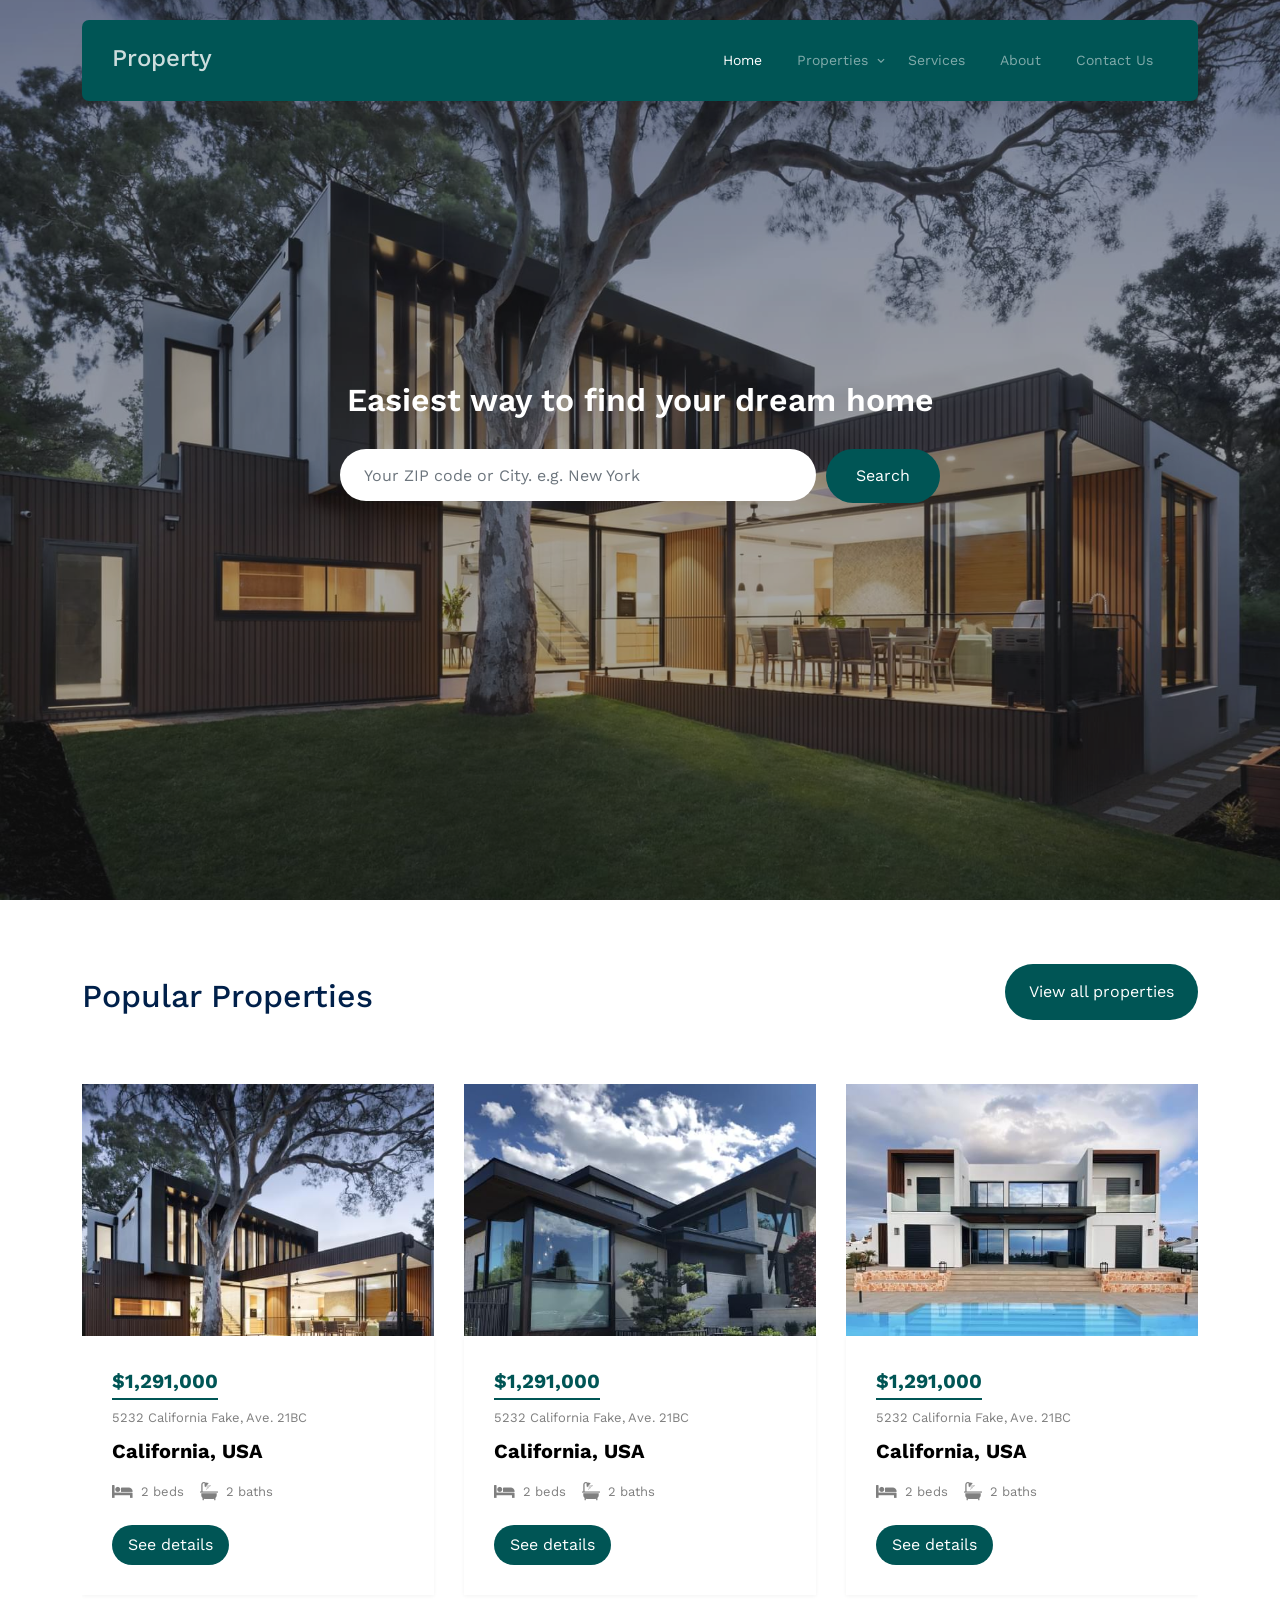
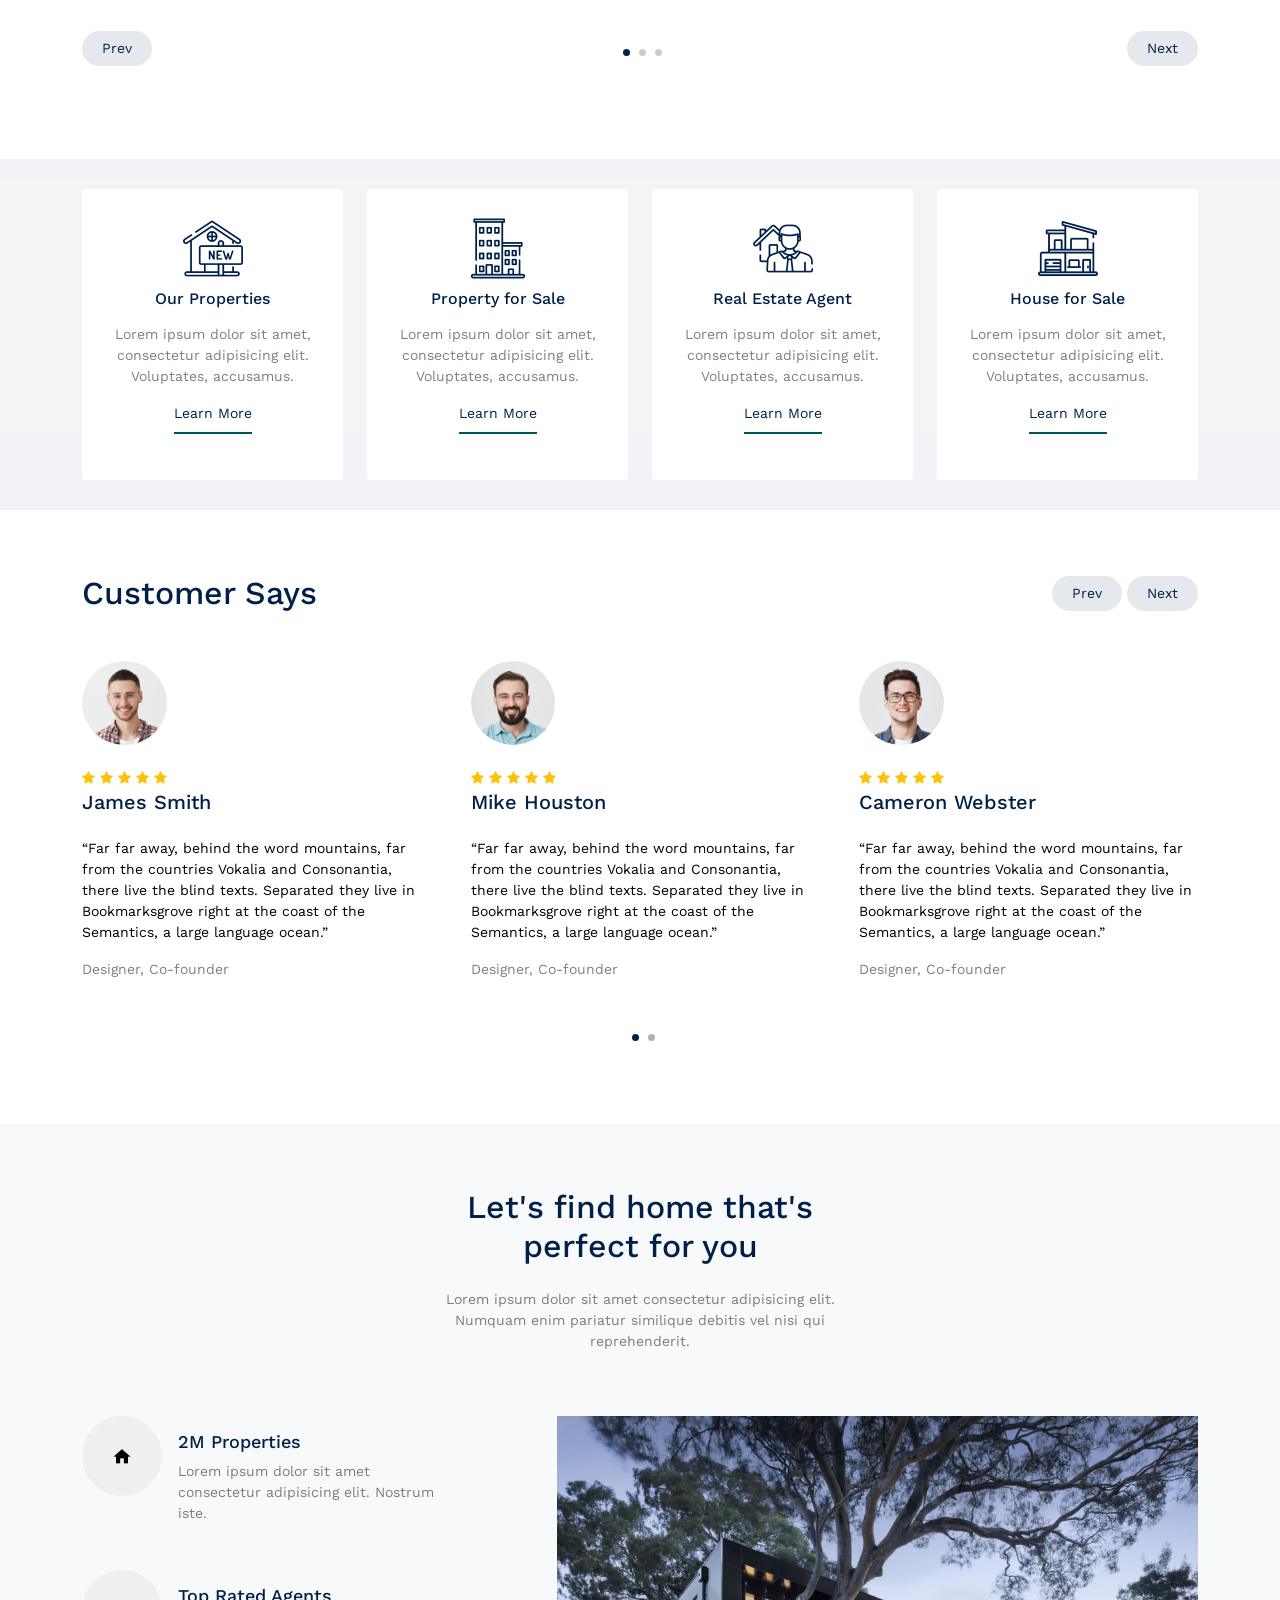
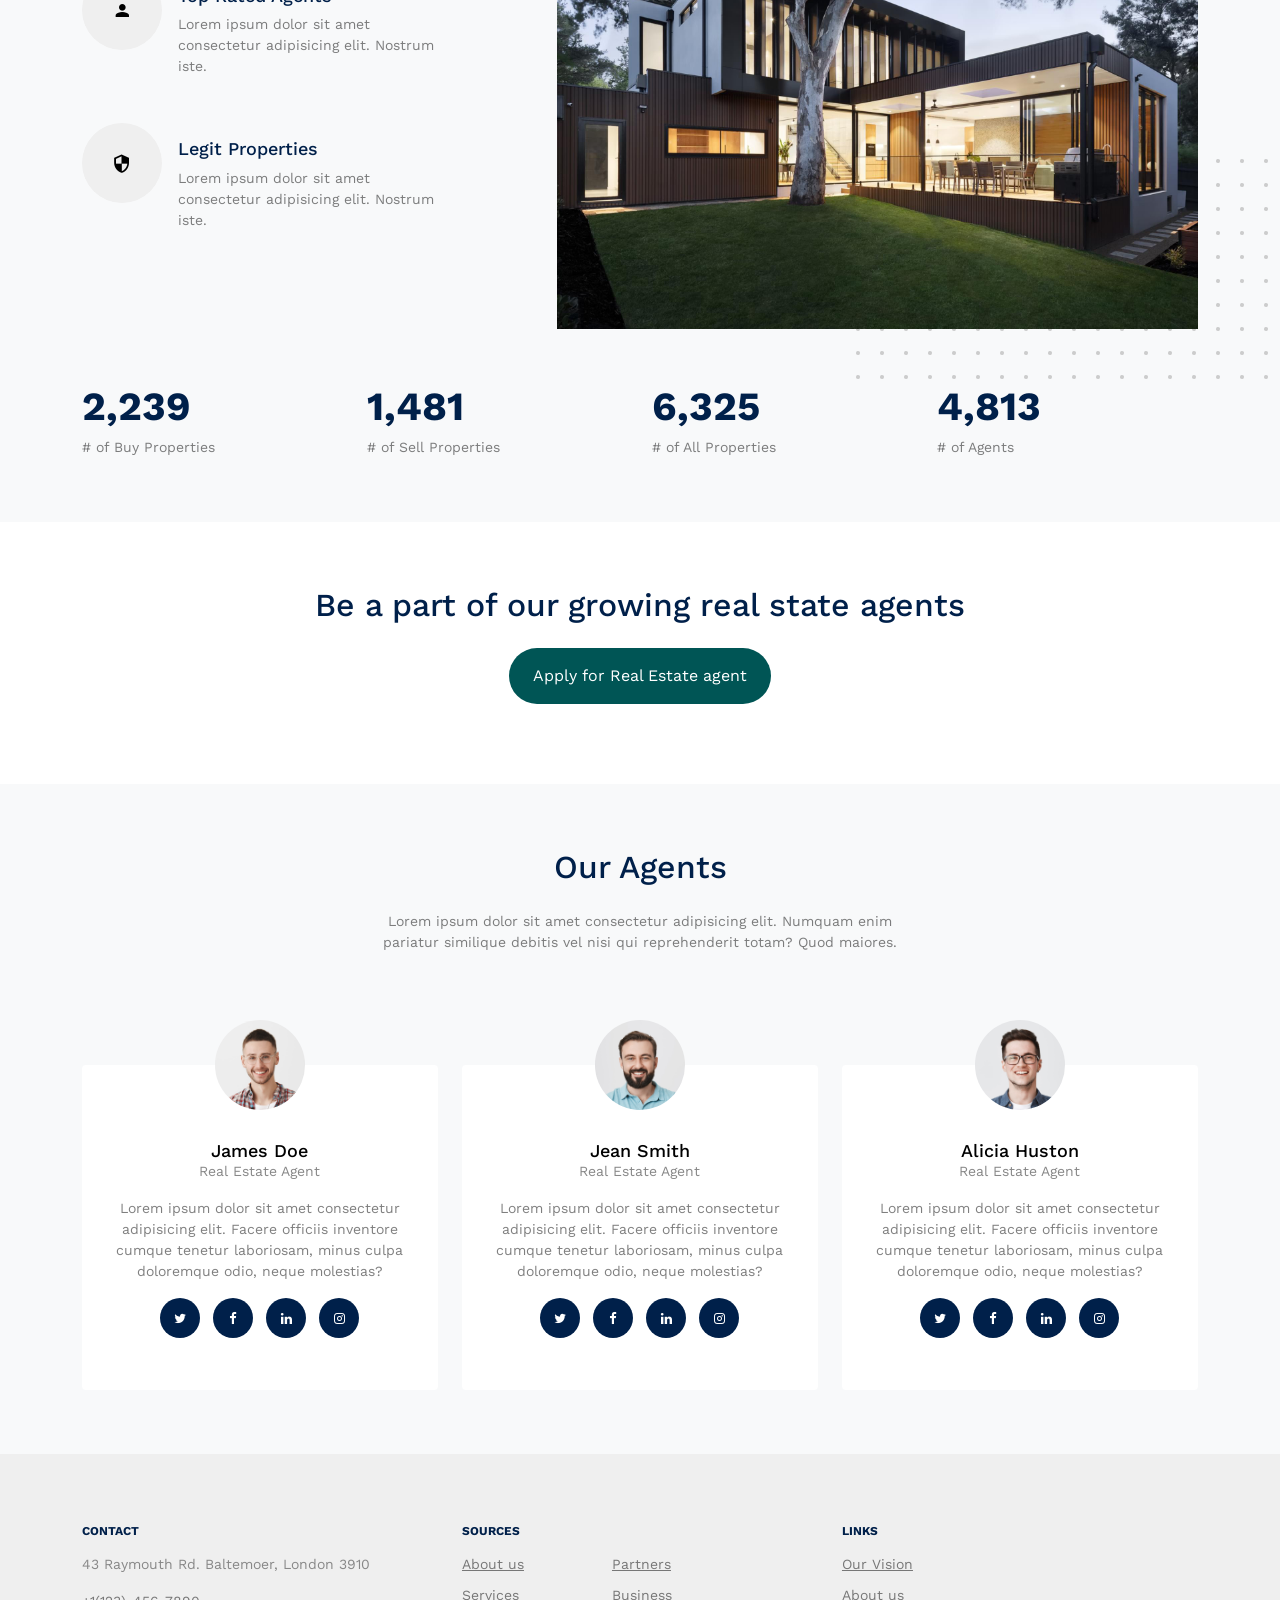
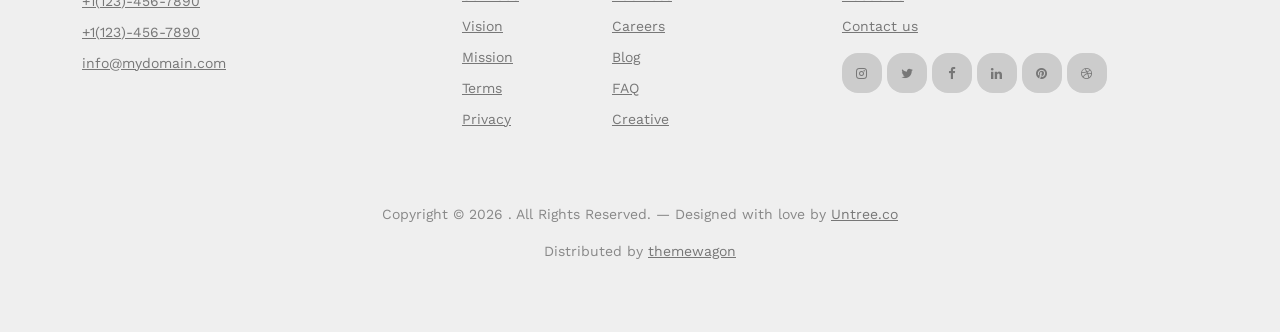
==== index.html @ a8c549e0 "initial commit" ====
<!-- /*
* Template Name: Property
* Template Author: Untree.co
* Template URI: https://untree.co/
* License: https://creativecommons.org/licenses/by/3.0/
*/ -->
<!DOCTYPE html>
<html lang="en">
  <head>
    <meta charset="utf-8" />
    <meta name="viewport" content="width=device-width, initial-scale=1" />
    <meta name="author" content="Untree.co" />
    <link rel="shortcut icon" href="favicon.png" />

    <meta name="description" content="" />
    <meta name="keywords" content="bootstrap, bootstrap5" />

    <link rel="preconnect" href="https://fonts.googleapis.com" />
    <link rel="preconnect" href="https://fonts.gstatic.com" crossorigin />
    <link
      href="https://fonts.googleapis.com/css2?family=Work+Sans:wght@400;500;600;700&display=swap"
      rel="stylesheet"
    />

    <link rel="stylesheet" href="fonts/icomoon/style.css" />
    <link rel="stylesheet" href="fonts/flaticon/font/flaticon.css" />

    <link rel="stylesheet" href="css/tiny-slider.css" />
    <link rel="stylesheet" href="css/aos.css" />
    <link rel="stylesheet" href="css/style.css" />

    <title>
      Property &mdash; Free Bootstrap 5 Website Template by Untree.co
    </title>
  </head>
  <body>
    <div class="site-mobile-menu site-navbar-target">
      <div class="site-mobile-menu-header">
        <div class="site-mobile-menu-close">
          <span class="icofont-close js-menu-toggle"></span>
        </div>
      </div>
      <div class="site-mobile-menu-body"></div>
    </div>

    <nav class="site-nav">
      <div class="container">
        <div class="menu-bg-wrap">
          <div class="site-navigation">
            <a href="index.html" class="logo m-0 float-start">Property</a>

            <ul
              class="js-clone-nav d-none d-lg-inline-block text-start site-menu float-end"
            >
              <li class="active"><a href="index.html">Home</a></li>
              <li class="has-children">
                <a href="properties.html">Properties</a>
                <ul class="dropdown">
                  <li><a href="#">Buy Property</a></li>
                  <li><a href="#">Sell Property</a></li>
                  <li class="has-children">
                    <a href="#">Dropdown</a>
                    <ul class="dropdown">
                      <li><a href="#">Sub Menu One</a></li>
                      <li><a href="#">Sub Menu Two</a></li>
                      <li><a href="#">Sub Menu Three</a></li>
                    </ul>
                  </li>
                </ul>
              </li>
              <li><a href="services.html">Services</a></li>
              <li><a href="about.html">About</a></li>
              <li><a href="contact.html">Contact Us</a></li>
            </ul>

            <a
              href="#"
              class="burger light me-auto float-end mt-1 site-menu-toggle js-menu-toggle d-inline-block d-lg-none"
              data-toggle="collapse"
              data-target="#main-navbar"
            >
              <span></span>
            </a>
          </div>
        </div>
      </div>
    </nav>

    <div class="hero">
      <div class="hero-slide">
        <div
          class="img overlay"
          style="background-image: url('images/hero_bg_3.jpg')"
        ></div>
        <div
          class="img overlay"
          style="background-image: url('images/hero_bg_2.jpg')"
        ></div>
        <div
          class="img overlay"
          style="background-image: url('images/hero_bg_1.jpg')"
        ></div>
      </div>

      <div class="container">
        <div class="row justify-content-center align-items-center">
          <div class="col-lg-9 text-center">
            <h1 class="heading" data-aos="fade-up">
              Easiest way to find your dream home
            </h1>
            <form
              action="#"
              class="narrow-w form-search d-flex align-items-stretch mb-3"
              data-aos="fade-up"
              data-aos-delay="200"
            >
              <input
                type="text"
                class="form-control px-4"
                placeholder="Your ZIP code or City. e.g. New York"
              />
              <button type="submit" class="btn btn-primary">Search</button>
            </form>
          </div>
        </div>
      </div>
    </div>

    <div class="section">
      <div class="container">
        <div class="row mb-5 align-items-center">
          <div class="col-lg-6">
            <h2 class="font-weight-bold text-primary heading">
              Popular Properties
            </h2>
          </div>
          <div class="col-lg-6 text-lg-end">
            <p>
              <a
                href="#"
                target="_blank"
                class="btn btn-primary text-white py-3 px-4"
                >View all properties</a
              >
            </p>
          </div>
        </div>
        <div class="row">
          <div class="col-12">
            <div class="property-slider-wrap">
              <div class="property-slider">
                <div class="property-item">
                  <a href="property-single.html" class="img">
                    <img src="images/img_1.jpg" alt="Image" class="img-fluid" />
                  </a>

                  <div class="property-content">
                    <div class="price mb-2"><span>$1,291,000</span></div>
                    <div>
                      <span class="d-block mb-2 text-black-50"
                        >5232 California Fake, Ave. 21BC</span
                      >
                      <span class="city d-block mb-3">California, USA</span>

                      <div class="specs d-flex mb-4">
                        <span class="d-block d-flex align-items-center me-3">
                          <span class="icon-bed me-2"></span>
                          <span class="caption">2 beds</span>
                        </span>
                        <span class="d-block d-flex align-items-center">
                          <span class="icon-bath me-2"></span>
                          <span class="caption">2 baths</span>
                        </span>
                      </div>

                      <a
                        href="property-single.html"
                        class="btn btn-primary py-2 px-3"
                        >See details</a
                      >
                    </div>
                  </div>
                </div>
                <!-- .item -->

                <div class="property-item">
                  <a href="property-single.html" class="img">
                    <img src="images/img_2.jpg" alt="Image" class="img-fluid" />
                  </a>

                  <div class="property-content">
                    <div class="price mb-2"><span>$1,291,000</span></div>
                    <div>
                      <span class="d-block mb-2 text-black-50"
                        >5232 California Fake, Ave. 21BC</span
                      >
                      <span class="city d-block mb-3">California, USA</span>

                      <div class="specs d-flex mb-4">
                        <span class="d-block d-flex align-items-center me-3">
                          <span class="icon-bed me-2"></span>
                          <span class="caption">2 beds</span>
                        </span>
                        <span class="d-block d-flex align-items-center">
                          <span class="icon-bath me-2"></span>
                          <span class="caption">2 baths</span>
                        </span>
                      </div>

                      <a
                        href="property-single.html"
                        class="btn btn-primary py-2 px-3"
                        >See details</a
                      >
                    </div>
                  </div>
                </div>
                <!-- .item -->

                <div class="property-item">
                  <a href="property-single.html" class="img">
                    <img src="images/img_3.jpg" alt="Image" class="img-fluid" />
                  </a>

                  <div class="property-content">
                    <div class="price mb-2"><span>$1,291,000</span></div>
                    <div>
                      <span class="d-block mb-2 text-black-50"
                        >5232 California Fake, Ave. 21BC</span
                      >
                      <span class="city d-block mb-3">California, USA</span>

                      <div class="specs d-flex mb-4">
                        <span class="d-block d-flex align-items-center me-3">
                          <span class="icon-bed me-2"></span>
                          <span class="caption">2 beds</span>
                        </span>
                        <span class="d-block d-flex align-items-center">
                          <span class="icon-bath me-2"></span>
                          <span class="caption">2 baths</span>
                        </span>
                      </div>

                      <a
                        href="property-single.html"
                        class="btn btn-primary py-2 px-3"
                        >See details</a
                      >
                    </div>
                  </div>
                </div>
                <!-- .item -->

                <div class="property-item">
                  <a href="property-single.html" class="img">
                    <img src="images/img_4.jpg" alt="Image" class="img-fluid" />
                  </a>

                  <div class="property-content">
                    <div class="price mb-2"><span>$1,291,000</span></div>
                    <div>
                      <span class="d-block mb-2 text-black-50"
                        >5232 California Fake, Ave. 21BC</span
                      >
                      <span class="city d-block mb-3">California, USA</span>

                      <div class="specs d-flex mb-4">
                        <span class="d-block d-flex align-items-center me-3">
                          <span class="icon-bed me-2"></span>
                          <span class="caption">2 beds</span>
                        </span>
                        <span class="d-block d-flex align-items-center">
                          <span class="icon-bath me-2"></span>
                          <span class="caption">2 baths</span>
                        </span>
                      </div>

                      <a
                        href="property-single.html"
                        class="btn btn-primary py-2 px-3"
                        >See details</a
                      >
                    </div>
                  </div>
                </div>
                <!-- .item -->

                <div class="property-item">
                  <a href="property-single.html" class="img">
                    <img src="images/img_5.jpg" alt="Image" class="img-fluid" />
                  </a>

                  <div class="property-content">
                    <div class="price mb-2"><span>$1,291,000</span></div>
                    <div>
                      <span class="d-block mb-2 text-black-50"
                        >5232 California Fake, Ave. 21BC</span
                      >
                      <span class="city d-block mb-3">California, USA</span>

                      <div class="specs d-flex mb-4">
                        <span class="d-block d-flex align-items-center me-3">
                          <span class="icon-bed me-2"></span>
                          <span class="caption">2 beds</span>
                        </span>
                        <span class="d-block d-flex align-items-center">
                          <span class="icon-bath me-2"></span>
                          <span class="caption">2 baths</span>
                        </span>
                      </div>

                      <a
                        href="property-single.html"
                        class="btn btn-primary py-2 px-3"
                        >See details</a
                      >
                    </div>
                  </div>
                </div>
                <!-- .item -->

                <div class="property-item">
                  <a href="property-single.html" class="img">
                    <img src="images/img_6.jpg" alt="Image" class="img-fluid" />
                  </a>

                  <div class="property-content">
                    <div class="price mb-2"><span>$1,291,000</span></div>
                    <div>
                      <span class="d-block mb-2 text-black-50"
                        >5232 California Fake, Ave. 21BC</span
                      >
                      <span class="city d-block mb-3">California, USA</span>

                      <div class="specs d-flex mb-4">
                        <span class="d-block d-flex align-items-center me-3">
                          <span class="icon-bed me-2"></span>
                          <span class="caption">2 beds</span>
                        </span>
                        <span class="d-block d-flex align-items-center">
                          <span class="icon-bath me-2"></span>
                          <span class="caption">2 baths</span>
                        </span>
                      </div>

                      <a
                        href="property-single.html"
                        class="btn btn-primary py-2 px-3"
                        >See details</a
                      >
                    </div>
                  </div>
                </div>
                <!-- .item -->

                <div class="property-item">
                  <a href="property-single.html" class="img">
                    <img src="images/img_7.jpg" alt="Image" class="img-fluid" />
                  </a>

                  <div class="property-content">
                    <div class="price mb-2"><span>$1,291,000</span></div>
                    <div>
                      <span class="d-block mb-2 text-black-50"
                        >5232 California Fake, Ave. 21BC</span
                      >
                      <span class="city d-block mb-3">California, USA</span>

                      <div class="specs d-flex mb-4">
                        <span class="d-block d-flex align-items-center me-3">
                          <span class="icon-bed me-2"></span>
                          <span class="caption">2 beds</span>
                        </span>
                        <span class="d-block d-flex align-items-center">
                          <span class="icon-bath me-2"></span>
                          <span class="caption">2 baths</span>
                        </span>
                      </div>

                      <a
                        href="property-single.html"
                        class="btn btn-primary py-2 px-3"
                        >See details</a
                      >
                    </div>
                  </div>
                </div>
                <!-- .item -->

                <div class="property-item">
                  <a href="property-single.html" class="img">
                    <img src="images/img_8.jpg" alt="Image" class="img-fluid" />
                  </a>

                  <div class="property-content">
                    <div class="price mb-2"><span>$1,291,000</span></div>
                    <div>
                      <span class="d-block mb-2 text-black-50"
                        >5232 California Fake, Ave. 21BC</span
                      >
                      <span class="city d-block mb-3">California, USA</span>

                      <div class="specs d-flex mb-4">
                        <span class="d-block d-flex align-items-center me-3">
                          <span class="icon-bed me-2"></span>
                          <span class="caption">2 beds</span>
                        </span>
                        <span class="d-block d-flex align-items-center">
                          <span class="icon-bath me-2"></span>
                          <span class="caption">2 baths</span>
                        </span>
                      </div>

                      <a
                        href="property-single.html"
                        class="btn btn-primary py-2 px-3"
                        >See details</a
                      >
                    </div>
                  </div>
                </div>
                <!-- .item -->

                <div class="property-item">
                  <a href="property-single.html" class="img">
                    <img src="images/img_1.jpg" alt="Image" class="img-fluid" />
                  </a>

                  <div class="property-content">
                    <div class="price mb-2"><span>$1,291,000</span></div>
                    <div>
                      <span class="d-block mb-2 text-black-50"
                        >5232 California Fake, Ave. 21BC</span
                      >
                      <span class="city d-block mb-3">California, USA</span>

                      <div class="specs d-flex mb-4">
                        <span class="d-block d-flex align-items-center me-3">
                          <span class="icon-bed me-2"></span>
                          <span class="caption">2 beds</span>
                        </span>
                        <span class="d-block d-flex align-items-center">
                          <span class="icon-bath me-2"></span>
                          <span class="caption">2 baths</span>
                        </span>
                      </div>

                      <a
                        href="property-single.html"
                        class="btn btn-primary py-2 px-3"
                        >See details</a
                      >
                    </div>
                  </div>
                </div>
                <!-- .item -->
              </div>

              <div
                id="property-nav"
                class="controls"
                tabindex="0"
                aria-label="Carousel Navigation"
              >
                <span
                  class="prev"
                  data-controls="prev"
                  aria-controls="property"
                  tabindex="-1"
                  >Prev</span
                >
                <span
                  class="next"
                  data-controls="next"
                  aria-controls="property"
                  tabindex="-1"
                  >Next</span
                >
              </div>
            </div>
          </div>
        </div>
      </div>
    </div>

    <section class="features-1">
      <div class="container">
        <div class="row">
          <div class="col-6 col-lg-3" data-aos="fade-up" data-aos-delay="300">
            <div class="box-feature">
              <span class="flaticon-house"></span>
              <h3 class="mb-3">Our Properties</h3>
              <p>
                Lorem ipsum dolor sit amet, consectetur adipisicing elit.
                Voluptates, accusamus.
              </p>
              <p><a href="#" class="learn-more">Learn More</a></p>
            </div>
          </div>
          <div class="col-6 col-lg-3" data-aos="fade-up" data-aos-delay="500">
            <div class="box-feature">
              <span class="flaticon-building"></span>
              <h3 class="mb-3">Property for Sale</h3>
              <p>
                Lorem ipsum dolor sit amet, consectetur adipisicing elit.
                Voluptates, accusamus.
              </p>
              <p><a href="#" class="learn-more">Learn More</a></p>
            </div>
          </div>
          <div class="col-6 col-lg-3" data-aos="fade-up" data-aos-delay="400">
            <div class="box-feature">
              <span class="flaticon-house-3"></span>
              <h3 class="mb-3">Real Estate Agent</h3>
              <p>
                Lorem ipsum dolor sit amet, consectetur adipisicing elit.
                Voluptates, accusamus.
              </p>
              <p><a href="#" class="learn-more">Learn More</a></p>
            </div>
          </div>
          <div class="col-6 col-lg-3" data-aos="fade-up" data-aos-delay="600">
            <div class="box-feature">
              <span class="flaticon-house-1"></span>
              <h3 class="mb-3">House for Sale</h3>
              <p>
                Lorem ipsum dolor sit amet, consectetur adipisicing elit.
                Voluptates, accusamus.
              </p>
              <p><a href="#" class="learn-more">Learn More</a></p>
            </div>
          </div>
        </div>
      </div>
    </section>

    <div class="section sec-testimonials">
      <div class="container">
        <div class="row mb-5 align-items-center">
          <div class="col-md-6">
            <h2 class="font-weight-bold heading text-primary mb-4 mb-md-0">
              Customer Says
            </h2>
          </div>
          <div class="col-md-6 text-md-end">
            <div id="testimonial-nav">
              <span class="prev" data-controls="prev">Prev</span>

              <span class="next" data-controls="next">Next</span>
            </div>
          </div>
        </div>

        <div class="row">
          <div class="col-lg-4"></div>
        </div>
        <div class="testimonial-slider-wrap">
          <div class="testimonial-slider">
            <div class="item">
              <div class="testimonial">
                <img
                  src="images/person_1-min.jpg"
                  alt="Image"
                  class="img-fluid rounded-circle w-25 mb-4"
                />
                <div class="rate">
                  <span class="icon-star text-warning"></span>
                  <span class="icon-star text-warning"></span>
                  <span class="icon-star text-warning"></span>
                  <span class="icon-star text-warning"></span>
                  <span class="icon-star text-warning"></span>
                </div>
                <h3 class="h5 text-primary mb-4">James Smith</h3>
                <blockquote>
                  <p>
                    &ldquo;Far far away, behind the word mountains, far from the
                    countries Vokalia and Consonantia, there live the blind
                    texts. Separated they live in Bookmarksgrove right at the
                    coast of the Semantics, a large language ocean.&rdquo;
                  </p>
                </blockquote>
                <p class="text-black-50">Designer, Co-founder</p>
              </div>
            </div>

            <div class="item">
              <div class="testimonial">
                <img
                  src="images/person_2-min.jpg"
                  alt="Image"
                  class="img-fluid rounded-circle w-25 mb-4"
                />
                <div class="rate">
                  <span class="icon-star text-warning"></span>
                  <span class="icon-star text-warning"></span>
                  <span class="icon-star text-warning"></span>
                  <span class="icon-star text-warning"></span>
                  <span class="icon-star text-warning"></span>
                </div>
                <h3 class="h5 text-primary mb-4">Mike Houston</h3>
                <blockquote>
                  <p>
                    &ldquo;Far far away, behind the word mountains, far from the
                    countries Vokalia and Consonantia, there live the blind
                    texts. Separated they live in Bookmarksgrove right at the
                    coast of the Semantics, a large language ocean.&rdquo;
                  </p>
                </blockquote>
                <p class="text-black-50">Designer, Co-founder</p>
              </div>
            </div>

            <div class="item">
              <div class="testimonial">
                <img
                  src="images/person_3-min.jpg"
                  alt="Image"
                  class="img-fluid rounded-circle w-25 mb-4"
                />
                <div class="rate">
                  <span class="icon-star text-warning"></span>
                  <span class="icon-star text-warning"></span>
                  <span class="icon-star text-warning"></span>
                  <span class="icon-star text-warning"></span>
                  <span class="icon-star text-warning"></span>
                </div>
                <h3 class="h5 text-primary mb-4">Cameron Webster</h3>
                <blockquote>
                  <p>
                    &ldquo;Far far away, behind the word mountains, far from the
                    countries Vokalia and Consonantia, there live the blind
                    texts. Separated they live in Bookmarksgrove right at the
                    coast of the Semantics, a large language ocean.&rdquo;
                  </p>
                </blockquote>
                <p class="text-black-50">Designer, Co-founder</p>
              </div>
            </div>

            <div class="item">
              <div class="testimonial">
                <img
                  src="images/person_4-min.jpg"
                  alt="Image"
                  class="img-fluid rounded-circle w-25 mb-4"
                />
                <div class="rate">
                  <span class="icon-star text-warning"></span>
                  <span class="icon-star text-warning"></span>
                  <span class="icon-star text-warning"></span>
                  <span class="icon-star text-warning"></span>
                  <span class="icon-star text-warning"></span>
                </div>
                <h3 class="h5 text-primary mb-4">Dave Smith</h3>
                <blockquote>
                  <p>
                    &ldquo;Far far away, behind the word mountains, far from the
                    countries Vokalia and Consonantia, there live the blind
                    texts. Separated they live in Bookmarksgrove right at the
                    coast of the Semantics, a large language ocean.&rdquo;
                  </p>
                </blockquote>
                <p class="text-black-50">Designer, Co-founder</p>
              </div>
            </div>
          </div>
        </div>
      </div>
    </div>

    <div class="section section-4 bg-light">
      <div class="container">
        <div class="row justify-content-center text-center mb-5">
          <div class="col-lg-5">
            <h2 class="font-weight-bold heading text-primary mb-4">
              Let's find home that's perfect for you
            </h2>
            <p class="text-black-50">
              Lorem ipsum dolor sit amet consectetur adipisicing elit. Numquam
              enim pariatur similique debitis vel nisi qui reprehenderit.
            </p>
          </div>
        </div>
        <div class="row justify-content-between mb-5">
          <div class="col-lg-7 mb-5 mb-lg-0 order-lg-2">
            <div class="img-about dots">
              <img src="images/hero_bg_3.jpg" alt="Image" class="img-fluid" />
            </div>
          </div>
          <div class="col-lg-4">
            <div class="d-flex feature-h">
              <span class="wrap-icon me-3">
                <span class="icon-home2"></span>
              </span>
              <div class="feature-text">
                <h3 class="heading">2M Properties</h3>
                <p class="text-black-50">
                  Lorem ipsum dolor sit amet consectetur adipisicing elit.
                  Nostrum iste.
                </p>
              </div>
            </div>

            <div class="d-flex feature-h">
              <span class="wrap-icon me-3">
                <span class="icon-person"></span>
              </span>
              <div class="feature-text">
                <h3 class="heading">Top Rated Agents</h3>
                <p class="text-black-50">
                  Lorem ipsum dolor sit amet consectetur adipisicing elit.
                  Nostrum iste.
                </p>
              </div>
            </div>

            <div class="d-flex feature-h">
              <span class="wrap-icon me-3">
                <span class="icon-security"></span>
              </span>
              <div class="feature-text">
                <h3 class="heading">Legit Properties</h3>
                <p class="text-black-50">
                  Lorem ipsum dolor sit amet consectetur adipisicing elit.
                  Nostrum iste.
                </p>
              </div>
            </div>
          </div>
        </div>
        <div class="row section-counter mt-5">
          <div
            class="col-6 col-sm-6 col-md-6 col-lg-3"
            data-aos="fade-up"
            data-aos-delay="300"
          >
            <div class="counter-wrap mb-5 mb-lg-0">
              <span class="number"
                ><span class="countup text-primary">3298</span></span
              >
              <span class="caption text-black-50"># of Buy Properties</span>
            </div>
          </div>
          <div
            class="col-6 col-sm-6 col-md-6 col-lg-3"
            data-aos="fade-up"
            data-aos-delay="400"
          >
            <div class="counter-wrap mb-5 mb-lg-0">
              <span class="number"
                ><span class="countup text-primary">2181</span></span
              >
              <span class="caption text-black-50"># of Sell Properties</span>
            </div>
          </div>
          <div
            class="col-6 col-sm-6 col-md-6 col-lg-3"
            data-aos="fade-up"
            data-aos-delay="500"
          >
            <div class="counter-wrap mb-5 mb-lg-0">
              <span class="number"
                ><span class="countup text-primary">9316</span></span
              >
              <span class="caption text-black-50"># of All Properties</span>
            </div>
          </div>
          <div
            class="col-6 col-sm-6 col-md-6 col-lg-3"
            data-aos="fade-up"
            data-aos-delay="600"
          >
            <div class="counter-wrap mb-5 mb-lg-0">
              <span class="number"
                ><span class="countup text-primary">7191</span></span
              >
              <span class="caption text-black-50"># of Agents</span>
            </div>
          </div>
        </div>
      </div>
    </div>

    <div class="section">
      <div class="row justify-content-center footer-cta" data-aos="fade-up">
        <div class="col-lg-7 mx-auto text-center">
          <h2 class="mb-4">Be a part of our growing real state agents</h2>
          <p>
            <a
              href="#"
              target="_blank"
              class="btn btn-primary text-white py-3 px-4"
              >Apply for Real Estate agent</a
            >
          </p>
        </div>
        <!-- /.col-lg-7 -->
      </div>
      <!-- /.row -->
    </div>

    <div class="section section-5 bg-light">
      <div class="container">
        <div class="row justify-content-center text-center mb-5">
          <div class="col-lg-6 mb-5">
            <h2 class="font-weight-bold heading text-primary mb-4">
              Our Agents
            </h2>
            <p class="text-black-50">
              Lorem ipsum dolor sit amet consectetur adipisicing elit. Numquam
              enim pariatur similique debitis vel nisi qui reprehenderit totam?
              Quod maiores.
            </p>
          </div>
        </div>
        <div class="row">
          <div class="col-sm-6 col-md-6 col-lg-4 mb-5 mb-lg-0">
            <div class="h-100 person">
              <img
                src="images/person_1-min.jpg"
                alt="Image"
                class="img-fluid"
              />

              <div class="person-contents">
                <h2 class="mb-0"><a href="#">James Doe</a></h2>
                <span class="meta d-block mb-3">Real Estate Agent</span>
                <p>
                  Lorem ipsum dolor sit amet consectetur adipisicing elit.
                  Facere officiis inventore cumque tenetur laboriosam, minus
                  culpa doloremque odio, neque molestias?
                </p>

                <ul class="social list-unstyled list-inline dark-hover">
                  <li class="list-inline-item">
                    <a href="#"><span class="icon-twitter"></span></a>
                  </li>
                  <li class="list-inline-item">
                    <a href="#"><span class="icon-facebook"></span></a>
                  </li>
                  <li class="list-inline-item">
                    <a href="#"><span class="icon-linkedin"></span></a>
                  </li>
                  <li class="list-inline-item">
                    <a href="#"><span class="icon-instagram"></span></a>
                  </li>
                </ul>
              </div>
            </div>
          </div>
          <div class="col-sm-6 col-md-6 col-lg-4 mb-5 mb-lg-0">
            <div class="h-100 person">
              <img
                src="images/person_2-min.jpg"
                alt="Image"
                class="img-fluid"
              />

              <div class="person-contents">
                <h2 class="mb-0"><a href="#">Jean Smith</a></h2>
                <span class="meta d-block mb-3">Real Estate Agent</span>
                <p>
                  Lorem ipsum dolor sit amet consectetur adipisicing elit.
                  Facere officiis inventore cumque tenetur laboriosam, minus
                  culpa doloremque odio, neque molestias?
                </p>

                <ul class="social list-unstyled list-inline dark-hover">
                  <li class="list-inline-item">
                    <a href="#"><span class="icon-twitter"></span></a>
                  </li>
                  <li class="list-inline-item">
                    <a href="#"><span class="icon-facebook"></span></a>
                  </li>
                  <li class="list-inline-item">
                    <a href="#"><span class="icon-linkedin"></span></a>
                  </li>
                  <li class="list-inline-item">
                    <a href="#"><span class="icon-instagram"></span></a>
                  </li>
                </ul>
              </div>
            </div>
          </div>
          <div class="col-sm-6 col-md-6 col-lg-4 mb-5 mb-lg-0">
            <div class="h-100 person">
              <img
                src="images/person_3-min.jpg"
                alt="Image"
                class="img-fluid"
              />

              <div class="person-contents">
                <h2 class="mb-0"><a href="#">Alicia Huston</a></h2>
                <span class="meta d-block mb-3">Real Estate Agent</span>
                <p>
                  Lorem ipsum dolor sit amet consectetur adipisicing elit.
                  Facere officiis inventore cumque tenetur laboriosam, minus
                  culpa doloremque odio, neque molestias?
                </p>

                <ul class="social list-unstyled list-inline dark-hover">
                  <li class="list-inline-item">
                    <a href="#"><span class="icon-twitter"></span></a>
                  </li>
                  <li class="list-inline-item">
                    <a href="#"><span class="icon-facebook"></span></a>
                  </li>
                  <li class="list-inline-item">
                    <a href="#"><span class="icon-linkedin"></span></a>
                  </li>
                  <li class="list-inline-item">
                    <a href="#"><span class="icon-instagram"></span></a>
                  </li>
                </ul>
              </div>
            </div>
          </div>
        </div>
      </div>
    </div>

    <div class="site-footer">
      <div class="container">
        <div class="row">
          <div class="col-lg-4">
            <div class="widget">
              <h3>Contact</h3>
              <address>43 Raymouth Rd. Baltemoer, London 3910</address>
              <ul class="list-unstyled links">
                <li><a href="tel://11234567890">+1(123)-456-7890</a></li>
                <li><a href="tel://11234567890">+1(123)-456-7890</a></li>
                <li>
                  <a href="mailto:info@mydomain.com">info@mydomain.com</a>
                </li>
              </ul>
            </div>
            <!-- /.widget -->
          </div>
          <!-- /.col-lg-4 -->
          <div class="col-lg-4">
            <div class="widget">
              <h3>Sources</h3>
              <ul class="list-unstyled float-start links">
                <li><a href="#">About us</a></li>
                <li><a href="#">Services</a></li>
                <li><a href="#">Vision</a></li>
                <li><a href="#">Mission</a></li>
                <li><a href="#">Terms</a></li>
                <li><a href="#">Privacy</a></li>
              </ul>
              <ul class="list-unstyled float-start links">
                <li><a href="#">Partners</a></li>
                <li><a href="#">Business</a></li>
                <li><a href="#">Careers</a></li>
                <li><a href="#">Blog</a></li>
                <li><a href="#">FAQ</a></li>
                <li><a href="#">Creative</a></li>
              </ul>
            </div>
            <!-- /.widget -->
          </div>
          <!-- /.col-lg-4 -->
          <div class="col-lg-4">
            <div class="widget">
              <h3>Links</h3>
              <ul class="list-unstyled links">
                <li><a href="#">Our Vision</a></li>
                <li><a href="#">About us</a></li>
                <li><a href="#">Contact us</a></li>
              </ul>

              <ul class="list-unstyled social">
                <li>
                  <a href="#"><span class="icon-instagram"></span></a>
                </li>
                <li>
                  <a href="#"><span class="icon-twitter"></span></a>
                </li>
                <li>
                  <a href="#"><span class="icon-facebook"></span></a>
                </li>
                <li>
                  <a href="#"><span class="icon-linkedin"></span></a>
                </li>
                <li>
                  <a href="#"><span class="icon-pinterest"></span></a>
                </li>
                <li>
                  <a href="#"><span class="icon-dribbble"></span></a>
                </li>
              </ul>
            </div>
            <!-- /.widget -->
          </div>
          <!-- /.col-lg-4 -->
        </div>
        <!-- /.row -->

        <div class="row mt-5">
          <div class="col-12 text-center">
            <!-- 
              **==========
              NOTE: 
              Please don't remove this copyright link unless you buy the license here https://untree.co/license/  
              **==========
            -->

            <p>
              Copyright &copy;
              <script>
                document.write(new Date().getFullYear());
              </script>
              . All Rights Reserved. &mdash; Designed with love by
              <a href="https://untree.co">Untree.co</a>
              <!-- License information: https://untree.co/license/ -->
            </p>
            <div>
              Distributed by
              <a href="https://themewagon.com/" target="_blank">themewagon</a>
            </div>
          </div>
        </div>
      </div>
      <!-- /.container -->
    </div>
    <!-- /.site-footer -->

    <!-- Preloader -->
    <div id="overlayer"></div>
    <div class="loader">
      <div class="spinner-border" role="status">
        <span class="visually-hidden">Loading...</span>
      </div>
    </div>

    <script src="js/bootstrap.bundle.min.js"></script>
    <script src="js/tiny-slider.js"></script>
    <script src="js/aos.js"></script>
    <script src="js/navbar.js"></script>
    <script src="js/counter.js"></script>
    <script src="js/custom.js"></script>
  </body>
</html>
---- fonts/icomoon/style.css ----
@font-face {
  font-family: 'icomoon';
  src:  url('fonts/icomoon.eot?10si43');
  src:  url('fonts/icomoon.eot?10si43#iefix') format('embedded-opentype'),
    url('fonts/icomoon.ttf?10si43') format('truetype'),
    url('fonts/icomoon.woff?10si43') format('woff'),
    url('fonts/icomoon.svg?10si43#icomoon') format('svg');
  font-weight: normal;
  font-style: normal;
}

[class^="icon-"], [class*=" icon-"] {
  /* use !important to prevent issues with browser extensions that change fonts */
  font-family: 'icomoon' !important;
  speak: none;
  font-style: normal;
  font-weight: normal;
  font-variant: normal;
  text-transform: none;
  line-height: 1;

  /* Better Font Rendering =========== */
  -webkit-font-smoothing: antialiased;
  -moz-osx-font-smoothing: grayscale;
}

.icon-asterisk:before {
  content: "\f069";
}
.icon-plus:before {
  content: "\f067";
}
.icon-question:before {
  content: "\f128";
}
.icon-minus:before {
  content: "\f068";
}
.icon-glass:before {
  content: "\f000";
}
.icon-music:before {
  content: "\f001";
}
.icon-search:before {
  content: "\f002";
}
.icon-envelope-o:before {
  content: "\f003";
}
.icon-heart:before {
  content: "\f004";
}
.icon-star:before {
  content: "\f005";
}
.icon-star-o:before {
  content: "\f006";
}
.icon-user:before {
  content: "\f007";
}
.icon-film:before {
  content: "\f008";
}
.icon-th-large:before {
  content: "\f009";
}
.icon-th:before {
  content: "\f00a";
}
.icon-th-list:before {
  content: "\f00b";
}
.icon-check:before {
  content: "\f00c";
}
.icon-close:before {
  content: "\f00d";
}
.icon-remove:before {
  content: "\f00d";
}
.icon-times:before {
  content: "\f00d";
}
.icon-search-plus:before {
  content: "\f00e";
}
.icon-search-minus:before {
  content: "\f010";
}
.icon-power-off:before {
  content: "\f011";
}
.icon-signal:before {
  content: "\f012";
}
.icon-cog:before {
  content: "\f013";
}
.icon-gear:before {
  content: "\f013";
}
.icon-trash-o:before {
  content: "\f014";
}
.icon-home:before {
  content: "\f015";
}
.icon-file-o:before {
  content: "\f016";
}
.icon-clock-o:before {
  content: "\f017";
}
.icon-road:before {
  content: "\f018";
}
.icon-download:before {
  content: "\f019";
}
.icon-arrow-circle-o-down:before {
  content: "\f01a";
}
.icon-arrow-circle-o-up:before {
  content: "\f01b";
}
.icon-inbox:before {
  content: "\f01c";
}
.icon-play-circle-o:before {
  content: "\f01d";
}
.icon-repeat:before {
  content: "\f01e";
}
.icon-rotate-right:before {
  content: "\f01e";
}
.icon-refresh:before {
  content: "\f021";
}
.icon-list-alt:before {
  content: "\f022";
}
.icon-lock:before {
  content: "\f023";
}
.icon-flag:before {
  content: "\f024";
}
.icon-headphones:before {
  content: "\f025";
}
.icon-volume-off:before {
  content: "\f026";
}
.icon-volume-down:before {
  content: "\f027";
}
.icon-volume-up:before {
  content: "\f028";
}
.icon-qrcode:before {
  content: "\f029";
}
.icon-barcode:before {
  content: "\f02a";
}
.icon-tag:before {
  content: "\f02b";
}
.icon-tags:before {
  content: "\f02c";
}
.icon-book:before {
  content: "\f02d";
}
.icon-bookmark:before {
  content: "\f02e";
}
.icon-print:before {
  content: "\f02f";
}
.icon-camera:before {
  content: "\f030";
}
.icon-font:before {
  content: "\f031";
}
.icon-bold:before {
  content: "\f032";
}
.icon-italic:before {
  content: "\f033";
}
.icon-text-height:before {
  content: "\f034";
}
.icon-text-width:before {
  content: "\f035";
}
.icon-align-left:before {
  content: "\f036";
}
.icon-align-center:before {
  content: "\f037";
}
.icon-align-right:before {
  content: "\f038";
}
.icon-align-justify:before {
  content: "\f039";
}
.icon-list:before {
  content: "\f03a";
}
.icon-dedent:before {
  content: "\f03b";
}
.icon-outdent:before {
  content: "\f03b";
}
.icon-indent:before {
  content: "\f03c";
}
.icon-video-camera:before {
  content: "\f03d";
}
.icon-image:before {
  content: "\f03e";
}
.icon-photo:before {
  content: "\f03e";
}
.icon-picture-o:before {
  content: "\f03e";
}
.icon-pencil:before {
  content: "\f040";
}
.icon-map-marker:before {
  content: "\f041";
}
.icon-adjust:before {
  content: "\f042";
}
.icon-tint:before {
  content: "\f043";
}
.icon-edit:before {
  content: "\f044";
}
.icon-pencil-square-o:before {
  content: "\f044";
}
.icon-share-square-o:before {
  content: "\f045";
}
.icon-check-square-o:before {
  content: "\f046";
}
.icon-arrows:before {
  content: "\f047";
}
.icon-step-backward:before {
  content: "\f048";
}
.icon-fast-backward:before {
  content: "\f049";
}
.icon-backward:before {
  content: "\f04a";
}
.icon-play:before {
  content: "\f04b";
}
.icon-pause:before {
  content: "\f04c";
}
.icon-stop:before {
  content: "\f04d";
}
.icon-forward:before {
  content: "\f04e";
}
.icon-fast-forward:before {
  content: "\f050";
}
.icon-step-forward:before {
  content: "\f051";
}
.icon-eject:before {
  content: "\f052";
}
.icon-chevron-left:before {
  content: "\f053";
}
.icon-chevron-right:before {
  content: "\f054";
}
.icon-plus-circle:before {
  content: "\f055";
}
.icon-minus-circle:before {
  content: "\f056";
}
.icon-times-circle:before {
  content: "\f057";
}
.icon-check-circle:before {
  content: "\f058";
}
.icon-question-circle:before {
  content: "\f059";
}
.icon-info-circle:before {
  content: "\f05a";
}
.icon-crosshairs:before {
  content: "\f05b";
}
.icon-times-circle-o:before {
  content: "\f05c";
}
.icon-check-circle-o:before {
  content: "\f05d";
}
.icon-ban:before {
  content: "\f05e";
}
.icon-arrow-left:before {
  content: "\f060";
}
.icon-arrow-right:before {
  content: "\f061";
}
.icon-arrow-up:before {
  content: "\f062";
}
.icon-arrow-down:before {
  content: "\f063";
}
.icon-mail-forward:before {
  content: "\f064";
}
.icon-share:before {
  content: "\f064";
}
.icon-expand:before {
  content: "\f065";
}
.icon-compress:before {
  content: "\f066";
}
.icon-exclamation-circle:before {
  content: "\f06a";
}
.icon-gift:before {
  content: "\f06b";
}
.icon-leaf:before {
  content: "\f06c";
}
.icon-fire:before {
  content: "\f06d";
}
.icon-eye:before {
  content: "\f06e";
}
.icon-eye-slash:before {
  content: "\f070";
}
.icon-exclamation-triangle:before {
  content: "\f071";
}
.icon-warning:before {
  content: "\f071";
}
.icon-plane:before {
  content: "\f072";
}
.icon-calendar:before {
  content: "\f073";
}
.icon-random:before {
  content: "\f074";
}
.icon-comment:before {
  content: "\f075";
}
.icon-magnet:before {
  content: "\f076";
}
.icon-chevron-up:before {
  content: "\f077";
}
.icon-chevron-down:before {
  content: "\f078";
}
.icon-retweet:before {
  content: "\f079";
}
.icon-shopping-cart:before {
  content: "\f07a";
}
.icon-folder:before {
  content: "\f07b";
}
.icon-folder-open:before {
  content: "\f07c";
}
.icon-arrows-v:before {
  content: "\f07d";
}
.icon-arrows-h:before {
  content: "\f07e";
}
.icon-bar-chart:before {
  content: "\f080";
}
.icon-bar-chart-o:before {
  content: "\f080";
}
.icon-twitter-square:before {
  content: "\f081";
}
.icon-facebook-square:before {
  content: "\f082";
}
.icon-camera-retro:before {
  content: "\f083";
}
.icon-key:before {
  content: "\f084";
}
.icon-cogs:before {
  content: "\f085";
}
.icon-gears:before {
  content: "\f085";
}
.icon-comments:before {
  content: "\f086";
}
.icon-thumbs-o-up:before {
  content: "\f087";
}
.icon-thumbs-o-down:before {
  content: "\f088";
}
.icon-star-half:before {
  content: "\f089";
}
.icon-heart-o:before {
  content: "\f08a";
}
.icon-sign-out:before {
  content: "\f08b";
}
.icon-linkedin-square:before {
  content: "\f08c";
}
.icon-thumb-tack:before {
  content: "\f08d";
}
.icon-external-link:before {
  content: "\f08e";
}
.icon-sign-in:before {
  content: "\f090";
}
.icon-trophy:before {
  content: "\f091";
}
.icon-github-square:before {
  content: "\f092";
}
.icon-upload:before {
  content: "\f093";
}
.icon-lemon-o:before {
  content: "\f094";
}
.icon-phone:before {
  content: "\f095";
}
.icon-square-o:before {
  content: "\f096";
}
.icon-bookmark-o:before {
  content: "\f097";
}
.icon-phone-square:before {
  content: "\f098";
}
.icon-twitter:before {
  content: "\f099";
}
.icon-facebook:before {
  content: "\f09a";
}
.icon-facebook-f:before {
  content: "\f09a";
}
.icon-github:before {
  content: "\f09b";
}
.icon-unlock:before {
  content: "\f09c";
}
.icon-credit-card:before {
  content: "\f09d";
}
.icon-feed:before {
  content: "\f09e";
}
.icon-rss:before {
  content: "\f09e";
}
.icon-hdd-o:before {
  content: "\f0a0";
}
.icon-bullhorn:before {
  content: "\f0a1";
}
.icon-bell-o:before {
  content: "\f0a2";
}
.icon-certificate:before {
  content: "\f0a3";
}
.icon-hand-o-right:before {
  content: "\f0a4";
}
.icon-hand-o-left:before {
  content: "\f0a5";
}
.icon-hand-o-up:before {
  content: "\f0a6";
}
.icon-hand-o-down:before {
  content: "\f0a7";
}
.icon-arrow-circle-left:before {
  content: "\f0a8";
}
.icon-arrow-circle-right:before {
  content: "\f0a9";
}
.icon-arrow-circle-up:before {
  content: "\f0aa";
}
.icon-arrow-circle-down:before {
  content: "\f0ab";
}
.icon-globe:before {
  content: "\f0ac";
}
.icon-wrench:before {
  content: "\f0ad";
}
.icon-tasks:before {
  content: "\f0ae";
}
.icon-filter:before {
  content: "\f0b0";
}
.icon-briefcase:before {
  content: "\f0b1";
}
.icon-arrows-alt:before {
  content: "\f0b2";
}
.icon-group:before {
  content: "\f0c0";
}
.icon-users:before {
  content: "\f0c0";
}
.icon-chain:before {
  content: "\f0c1";
}
.icon-link:before {
  content: "\f0c1";
}
.icon-cloud:before {
  content: "\f0c2";
}
.icon-flask:before {
  content: "\f0c3";
}
.icon-cut:before {
  content: "\f0c4";
}
.icon-scissors:before {
  content: "\f0c4";
}
.icon-copy:before {
  content: "\f0c5";
}
.icon-files-o:before {
  content: "\f0c5";
}
.icon-paperclip:before {
  content: "\f0c6";
}
.icon-floppy-o:before {
  content: "\f0c7";
}
.icon-save:before {
  content: "\f0c7";
}
.icon-square:before {
  content: "\f0c8";
}
.icon-bars:before {
  content: "\f0c9";
}
.icon-navicon:before {
  content: "\f0c9";
}
.icon-reorder:before {
  content: "\f0c9";
}
.icon-list-ul:before {
  content: "\f0ca";
}
.icon-list-ol:before {
  content: "\f0cb";
}
.icon-strikethrough:before {
  content: "\f0cc";
}
.icon-underline:before {
  content: "\f0cd";
}
.icon-table:before {
  content: "\f0ce";
}
.icon-magic:before {
  content: "\f0d0";
}
.icon-truck:before {
  content: "\f0d1";
}
.icon-pinterest:before {
  content: "\f0d2";
}
.icon-pinterest-square:before {
  content: "\f0d3";
}
.icon-google-plus-square:before {
  content: "\f0d4";
}
.icon-google-plus:before {
  content: "\f0d5";
}
.icon-money:before {
  content: "\f0d6";
}
.icon-caret-down:before {
  content: "\f0d7";
}
.icon-caret-up:before {
  content: "\f0d8";
}
.icon-caret-left:before {
  content: "\f0d9";
}
.icon-caret-right:before {
  content: "\f0da";
}
.icon-columns:before {
  content: "\f0db";
}
.icon-sort:before {
  content: "\f0dc";
}
.icon-unsorted:before {
  content: "\f0dc";
}
.icon-sort-desc:before {
  content: "\f0dd";
}
.icon-sort-down:before {
  content: "\f0dd";
}
.icon-sort-asc:before {
  content: "\f0de";
}
.icon-sort-up:before {
  content: "\f0de";
}
.icon-envelope:before {
  content: "\f0e0";
}
.icon-linkedin:before {
  content: "\f0e1";
}
.icon-rotate-left:before {
  content: "\f0e2";
}
.icon-undo:before {
  content: "\f0e2";
}
.icon-gavel:before {
  content: "\f0e3";
}
.icon-legal:before {
  content: "\f0e3";
}
.icon-dashboard:before {
  content: "\f0e4";
}
.icon-tachometer:before {
  content: "\f0e4";
}
.icon-comment-o:before {
  content: "\f0e5";
}
.icon-comments-o:before {
  content: "\f0e6";
}
.icon-bolt:before {
  content: "\f0e7";
}
.icon-flash:before {
  content: "\f0e7";
}
.icon-sitemap:before {
  content: "\f0e8";
}
.icon-umbrella:before {
  content: "\f0e9";
}
.icon-clipboard:before {
  content: "\f0ea";
}
.icon-paste:before {
  content: "\f0ea";
}
.icon-lightbulb-o:before {
  content: "\f0eb";
}
.icon-exchange:before {
  content: "\f0ec";
}
.icon-cloud-download:before {
  content: "\f0ed";
}
.icon-cloud-upload:before {
  content: "\f0ee";
}
.icon-user-md:before {
  content: "\f0f0";
}
.icon-stethoscope:before {
  content: "\f0f1";
}
.icon-suitcase:before {
  content: "\f0f2";
}
.icon-bell:before {
  content: "\f0f3";
}
.icon-coffee:before {
  content: "\f0f4";
}
.icon-cutlery:before {
  content: "\f0f5";
}
.icon-file-text-o:before {
  content: "\f0f6";
}
.icon-building-o:before {
  content: "\f0f7";
}
.icon-hospital-o:before {
  content: "\f0f8";
}
.icon-ambulance:before {
  content: "\f0f9";
}
.icon-medkit:before {
  content: "\f0fa";
}
.icon-fighter-jet:before {
  content: "\f0fb";
}
.icon-beer:before {
  content: "\f0fc";
}
.icon-h-square:before {
  content: "\f0fd";
}
.icon-plus-square:before {
  content: "\f0fe";
}
.icon-angle-double-left:before {
  content: "\f100";
}
.icon-angle-double-right:before {
  content: "\f101";
}
.icon-angle-double-up:before {
  content: "\f102";
}
.icon-angle-double-down:before {
  content: "\f103";
}
.icon-angle-left:before {
  content: "\f104";
}
.icon-angle-right:before {
  content: "\f105";
}
.icon-angle-up:before {
  content: "\f106";
}
.icon-angle-down:before {
  content: "\f107";
}
.icon-desktop:before {
  content: "\f108";
}
.icon-laptop:before {
  content: "\f109";
}
.icon-tablet:before {
  content: "\f10a";
}
.icon-mobile:before {
  content: "\f10b";
}
.icon-mobile-phone:before {
  content: "\f10b";
}
.icon-circle-o:before {
  content: "\f10c";
}
.icon-quote-left:before {
  content: "\f10d";
}
.icon-quote-right:before {
  content: "\f10e";
}
.icon-spinner:before {
  content: "\f110";
}
.icon-circle:before {
  content: "\f111";
}
.icon-mail-reply:before {
  content: "\f112";
}
.icon-reply:before {
  content: "\f112";
}
.icon-github-alt:before {
  content: "\f113";
}
.icon-folder-o:before {
  content: "\f114";
}
.icon-folder-open-o:before {
  content: "\f115";
}
.icon-smile-o:before {
  content: "\f118";
}
.icon-frown-o:before {
  content: "\f119";
}
.icon-meh-o:before {
  content: "\f11a";
}
.icon-gamepad:before {
  content: "\f11b";
}
.icon-keyboard-o:before {
  content: "\f11c";
}
.icon-flag-o:before {
  content: "\f11d";
}
.icon-flag-checkered:before {
  content: "\f11e";
}
.icon-terminal:before {
  content: "\f120";
}
.icon-code:before {
  content: "\f121";
}
.icon-mail-reply-all:before {
  content: "\f122";
}
.icon-reply-all:before {
  content: "\f122";
}
.icon-star-half-empty:before {
  content: "\f123";
}
.icon-star-half-full:before {
  content: "\f123";
}
.icon-star-half-o:before {
  content: "\f123";
}
.icon-location-arrow:before {
  content: "\f124";
}
.icon-crop:before {
  content: "\f125";
}
.icon-code-fork:before {
  content: "\f126";
}
.icon-chain-broken:before {
  content: "\f127";
}
.icon-unlink:before {
  content: "\f127";
}
.icon-info:before {
  content: "\f129";
}
.icon-exclamation:before {
  content: "\f12a";
}
.icon-superscript:before {
  content: "\f12b";
}
.icon-subscript:before {
  content: "\f12c";
}
.icon-eraser:before {
  content: "\f12d";
}
.icon-puzzle-piece:before {
  content: "\f12e";
}
.icon-microphone:before {
  content: "\f130";
}
.icon-microphone-slash:before {
  content: "\f131";
}
.icon-shield:before {
  content: "\f132";
}
.icon-calendar-o:before {
  content: "\f133";
}
.icon-fire-extinguisher:before {
  content: "\f134";
}
.icon-rocket:before {
  content: "\f135";
}
.icon-maxcdn:before {
  content: "\f136";
}
.icon-chevron-circle-left:before {
  content: "\f137";
}
.icon-chevron-circle-right:before {
  content: "\f138";
}
.icon-chevron-circle-up:before {
  content: "\f139";
}
.icon-chevron-circle-down:before {
  content: "\f13a";
}
.icon-html5:before {
  content: "\f13b";
}
.icon-css3:before {
  content: "\f13c";
}
.icon-anchor:before {
  content: "\f13d";
}
.icon-unlock-alt:before {
  content: "\f13e";
}
.icon-bullseye:before {
  content: "\f140";
}
.icon-ellipsis-h:before {
  content: "\f141";
}
.icon-ellipsis-v:before {
  content: "\f142";
}
.icon-rss-square:before {
  content: "\f143";
}
.icon-play-circle:before {
  content: "\f144";
}
.icon-ticket:before {
  content: "\f145";
}
.icon-minus-square:before {
  content: "\f146";
}
.icon-minus-square-o:before {
  content: "\f147";
}
.icon-level-up:before {
  content: "\f148";
}
.icon-level-down:before {
  content: "\f149";
}
.icon-check-square:before {
  content: "\f14a";
}
.icon-pencil-square:before {
  content: "\f14b";
}
.icon-external-link-square:before {
  content: "\f14c";
}
.icon-share-square:before {
  content: "\f14d";
}
.icon-compass:before {
  content: "\f14e";
}
.icon-caret-square-o-down:before {
  content: "\f150";
}
.icon-toggle-down:before {
  content: "\f150";
}
.icon-caret-square-o-up:before {
  content: "\f151";
}
.icon-toggle-up:before {
  content: "\f151";
}
.icon-caret-square-o-right:before {
  content: "\f152";
}
.icon-toggle-right:before {
  content: "\f152";
}
.icon-eur:before {
  content: "\f153";
}
.icon-euro:before {
  content: "\f153";
}
.icon-gbp:before {
  content: "\f154";
}
.icon-dollar:before {
  content: "\f155";
}
.icon-usd:before {
  content: "\f155";
}
.icon-inr:before {
  content: "\f156";
}
.icon-rupee:before {
  content: "\f156";
}
.icon-cny:before {
  content: "\f157";
}
.icon-jpy:before {
  content: "\f157";
}
.icon-rmb:before {
  content: "\f157";
}
.icon-yen:before {
  content: "\f157";
}
.icon-rouble:before {
  content: "\f158";
}
.icon-rub:before {
  content: "\f158";
}
.icon-ruble:before {
  content: "\f158";
}
.icon-krw:before {
  content: "\f159";
}
.icon-won:before {
  content: "\f159";
}
.icon-bitcoin:before {
  content: "\f15a";
}
.icon-btc:before {
  content: "\f15a";
}
.icon-file:before {
  content: "\f15b";
}
.icon-file-text:before {
  content: "\f15c";
}
.icon-sort-alpha-asc:before {
  content: "\f15d";
}
.icon-sort-alpha-desc:before {
  content: "\f15e";
}
.icon-sort-amount-asc:before {
  content: "\f160";
}
.icon-sort-amount-desc:before {
  content: "\f161";
}
.icon-sort-numeric-asc:before {
  content: "\f162";
}
.icon-sort-numeric-desc:before {
  content: "\f163";
}
.icon-thumbs-up:before {
  content: "\f164";
}
.icon-thumbs-down:before {
  content: "\f165";
}
.icon-youtube-square:before {
  content: "\f166";
}
.icon-youtube:before {
  content: "\f167";
}
.icon-xing:before {
  content: "\f168";
}
.icon-xing-square:before {
  content: "\f169";
}
.icon-youtube-play:before {
  content: "\f16a";
}
.icon-dropbox:before {
  content: "\f16b";
}
.icon-stack-overflow:before {
  content: "\f16c";
}
.icon-instagram:before {
  content: "\f16d";
}
.icon-flickr:before {
  content: "\f16e";
}
.icon-adn:before {
  content: "\f170";
}
.icon-bitbucket:before {
  content: "\f171";
}
.icon-bitbucket-square:before {
  content: "\f172";
}
.icon-tumblr:before {
  content: "\f173";
}
.icon-tumblr-square:before {
  content: "\f174";
}
.icon-long-arrow-down:before {
  content: "\f175";
}
.icon-long-arrow-up:before {
  content: "\f176";
}
.icon-long-arrow-left:before {
  content: "\f177";
}
.icon-long-arrow-right:before {
  content: "\f178";
}
.icon-apple:before {
  content: "\f179";
}
.icon-windows:before {
  content: "\f17a";
}
.icon-android:before {
  content: "\f17b";
}
.icon-linux:before {
  content: "\f17c";
}
.icon-dribbble:before {
  content: "\f17d";
}
.icon-skype:before {
  content: "\f17e";
}
.icon-foursquare:before {
  content: "\f180";
}
.icon-trello:before {
  content: "\f181";
}
.icon-female:before {
  content: "\f182";
}
.icon-male:before {
  content: "\f183";
}
.icon-gittip:before {
  content: "\f184";
}
.icon-gratipay:before {
  content: "\f184";
}
.icon-sun-o:before {
  content: "\f185";
}
.icon-moon-o:before {
  content: "\f186";
}
.icon-archive:before {
  content: "\f187";
}
.icon-bug:before {
  content: "\f188";
}
.icon-vk:before {
  content: "\f189";
}
.icon-weibo:before {
  content: "\f18a";
}
.icon-renren:before {
  content: "\f18b";
}
.icon-pagelines:before {
  content: "\f18c";
}
.icon-stack-exchange:before {
  content: "\f18d";
}
.icon-arrow-circle-o-right:before {
  content: "\f18e";
}
.icon-arrow-circle-o-left:before {
  content: "\f190";
}
.icon-caret-square-o-left:before {
  content: "\f191";
}
.icon-toggle-left:before {
  content: "\f191";
}
.icon-dot-circle-o:before {
  content: "\f192";
}
.icon-wheelchair:before {
  content: "\f193";
}
.icon-vimeo-square:before {
  content: "\f194";
}
.icon-try:before {
  content: "\f195";
}
.icon-turkish-lira:before {
  content: "\f195";
}
.icon-plus-square-o:before {
  content: "\f196";
}
.icon-space-shuttle:before {
  content: "\f197";
}
.icon-slack:before {
  content: "\f198";
}
.icon-envelope-square:before {
  content: "\f199";
}
.icon-wordpress:before {
  content: "\f19a";
}
.icon-openid:before {
  content: "\f19b";
}
.icon-bank:before {
  content: "\f19c";
}
.icon-institution:before {
  content: "\f19c";
}
.icon-university:before {
  content: "\f19c";
}
.icon-graduation-cap:before {
  content: "\f19d";
}
.icon-mortar-board:before {
  content: "\f19d";
}
.icon-yahoo:before {
  content: "\f19e";
}
.icon-google:before {
  content: "\f1a0";
}
.icon-reddit:before {
  content: "\f1a1";
}
.icon-reddit-square:before {
  content: "\f1a2";
}
.icon-stumbleupon-circle:before {
  content: "\f1a3";
}
.icon-stumbleupon:before {
  content: "\f1a4";
}
.icon-delicious:before {
  content: "\f1a5";
}
.icon-digg:before {
  content: "\f1a6";
}
.icon-pied-piper-pp:before {
  content: "\f1a7";
}
.icon-pied-piper-alt:before {
  content: "\f1a8";
}
.icon-drupal:before {
  content: "\f1a9";
}
.icon-joomla:before {
  content: "\f1aa";
}
.icon-language:before {
  content: "\f1ab";
}
.icon-fax:before {
  content: "\f1ac";
}
.icon-building:before {
  content: "\f1ad";
}
.icon-child:before {
  content: "\f1ae";
}
.icon-paw:before {
  content: "\f1b0";
}
.icon-spoon:before {
  content: "\f1b1";
}
.icon-cube:before {
  content: "\f1b2";
}
.icon-cubes:before {
  content: "\f1b3";
}
.icon-behance:before {
  content: "\f1b4";
}
.icon-behance-square:before {
  content: "\f1b5";
}
.icon-steam:before {
  content: "\f1b6";
}
.icon-steam-square:before {
  content: "\f1b7";
}
.icon-recycle:before {
  content: "\f1b8";
}
.icon-automobile:before {
  content: "\f1b9";
}
.icon-car:before {
  content: "\f1b9";
}
.icon-cab:before {
  content: "\f1ba";
}
.icon-taxi:before {
  content: "\f1ba";
}
.icon-tree:before {
  content: "\f1bb";
}
.icon-spotify:before {
  content: "\f1bc";
}
.icon-deviantart:before {
  content: "\f1bd";
}
.icon-soundcloud:before {
  content: "\f1be";
}
.icon-database:before {
  content: "\f1c0";
}
.icon-file-pdf-o:before {
  content: "\f1c1";
}
.icon-file-word-o:before {
  content: "\f1c2";
}
.icon-file-excel-o:before {
  content: "\f1c3";
}
.icon-file-powerpoint-o:before {
  content: "\f1c4";
}
.icon-file-image-o:before {
  content: "\f1c5";
}
.icon-file-photo-o:before {
  content: "\f1c5";
}
.icon-file-picture-o:before {
  content: "\f1c5";
}
.icon-file-archive-o:before {
  content: "\f1c6";
}
.icon-file-zip-o:before {
  content: "\f1c6";
}
.icon-file-audio-o:before {
  content: "\f1c7";
}
.icon-file-sound-o:before {
  content: "\f1c7";
}
.icon-file-movie-o:before {
  content: "\f1c8";
}
.icon-file-video-o:before {
  content: "\f1c8";
}
.icon-file-code-o:before {
  content: "\f1c9";
}
.icon-vine:before {
  content: "\f1ca";
}
.icon-codepen:before {
  content: "\f1cb";
}
.icon-jsfiddle:before {
  content: "\f1cc";
}
.icon-life-bouy:before {
  content: "\f1cd";
}
.icon-life-buoy:before {
  content: "\f1cd";
}
.icon-life-ring:before {
  content: "\f1cd";
}
.icon-life-saver:before {
  content: "\f1cd";
}
.icon-support:before {
  content: "\f1cd";
}
.icon-circle-o-notch:before {
  content: "\f1ce";
}
.icon-ra:before {
  content: "\f1d0";
}
.icon-rebel:before {
  content: "\f1d0";
}
.icon-resistance:before {
  content: "\f1d0";
}
.icon-empire:before {
  content: "\f1d1";
}
.icon-ge:before {
  content: "\f1d1";
}
.icon-git-square:before {
  content: "\f1d2";
}
.icon-git:before {
  content: "\f1d3";
}
.icon-hacker-news:before {
  content: "\f1d4";
}
.icon-y-combinator-square:before {
  content: "\f1d4";
}
.icon-yc-square:before {
  content: "\f1d4";
}
.icon-tencent-weibo:before {
  content: "\f1d5";
}
.icon-qq:before {
  content: "\f1d6";
}
.icon-wechat:before {
  content: "\f1d7";
}
.icon-weixin:before {
  content: "\f1d7";
}
.icon-paper-plane:before {
  content: "\f1d8";
}
.icon-send:before {
  content: "\f1d8";
}
.icon-paper-plane-o:before {
  content: "\f1d9";
}
.icon-send-o:before {
  content: "\f1d9";
}
.icon-history:before {
  content: "\f1da";
}
.icon-circle-thin:before {
  content: "\f1db";
}
.icon-header:before {
  content: "\f1dc";
}
.icon-paragraph:before {
  content: "\f1dd";
}
.icon-sliders:before {
  content: "\f1de";
}
.icon-share-alt:before {
  content: "\f1e0";
}
.icon-share-alt-square:before {
  content: "\f1e1";
}
.icon-bomb:before {
  content: "\f1e2";
}
.icon-futbol-o:before {
  content: "\f1e3";
}
.icon-soccer-ball-o:before {
  content: "\f1e3";
}
.icon-tty:before {
  content: "\f1e4";
}
.icon-binoculars:before {
  content: "\f1e5";
}
.icon-plug:before {
  content: "\f1e6";
}
.icon-slideshare:before {
  content: "\f1e7";
}
.icon-twitch:before {
  content: "\f1e8";
}
.icon-yelp:before {
  content: "\f1e9";
}
.icon-newspaper-o:before {
  content: "\f1ea";
}
.icon-wifi:before {
  content: "\f1eb";
}
.icon-calculator:before {
  content: "\f1ec";
}
.icon-paypal:before {
  content: "\f1ed";
}
.icon-google-wallet:before {
  content: "\f1ee";
}
.icon-cc-visa:before {
  content: "\f1f0";
}
.icon-cc-mastercard:before {
  content: "\f1f1";
}
.icon-cc-discover:before {
  content: "\f1f2";
}
.icon-cc-amex:before {
  content: "\f1f3";
}
.icon-cc-paypal:before {
  content: "\f1f4";
}
.icon-cc-stripe:before {
  content: "\f1f5";
}
.icon-bell-slash:before {
  content: "\f1f6";
}
.icon-bell-slash-o:before {
  content: "\f1f7";
}
.icon-trash:before {
  content: "\f1f8";
}
.icon-copyright:before {
  content: "\f1f9";
}
.icon-at:before {
  content: "\f1fa";
}
.icon-eyedropper:before {
  content: "\f1fb";
}
.icon-paint-brush:before {
  content: "\f1fc";
}
.icon-birthday-cake:before {
  content: "\f1fd";
}
.icon-area-chart:before {
  content: "\f1fe";
}
.icon-pie-chart:before {
  content: "\f200";
}
.icon-line-chart:before {
  content: "\f201";
}
.icon-lastfm:before {
  content: "\f202";
}
.icon-lastfm-square:before {
  content: "\f203";
}
.icon-toggle-off:before {
  content: "\f204";
}
.icon-toggle-on:before {
  content: "\f205";
}
.icon-bicycle:before {
  content: "\f206";
}
.icon-bus:before {
  content: "\f207";
}
.icon-ioxhost:before {
  content: "\f208";
}
.icon-angellist:before {
  content: "\f209";
}
.icon-cc:before {
  content: "\f20a";
}
.icon-ils:before {
  content: "\f20b";
}
.icon-shekel:before {
  content: "\f20b";
}
.icon-sheqel:before {
  content: "\f20b";
}
.icon-meanpath:before {
  content: "\f20c";
}
.icon-buysellads:before {
  content: "\f20d";
}
.icon-connectdevelop:before {
  content: "\f20e";
}
.icon-dashcube:before {
  content: "\f210";
}
.icon-forumbee:before {
  content: "\f211";
}
.icon-leanpub:before {
  content: "\f212";
}
.icon-sellsy:before {
  content: "\f213";
}
.icon-shirtsinbulk:before {
  content: "\f214";
}
.icon-simplybuilt:before {
  content: "\f215";
}
.icon-skyatlas:before {
  content: "\f216";
}
.icon-cart-plus:before {
  content: "\f217";
}
.icon-cart-arrow-down:before {
  content: "\f218";
}
.icon-diamond:before {
  content: "\f219";
}
.icon-ship:before {
  content: "\f21a";
}
.icon-user-secret:before {
  content: "\f21b";
}
.icon-motorcycle:before {
  content: "\f21c";
}
.icon-street-view:before {
  content: "\f21d";
}
.icon-heartbeat:before {
  content: "\f21e";
}
.icon-venus:before {
  content: "\f221";
}
.icon-mars:before {
  content: "\f222";
}
.icon-mercury:before {
  content: "\f223";
}
.icon-intersex:before {
  content: "\f224";
}
.icon-transgender:before {
  content: "\f224";
}
.icon-transgender-alt:before {
  content: "\f225";
}
.icon-venus-double:before {
  content: "\f226";
}
.icon-mars-double:before {
  content: "\f227";
}
.icon-venus-mars:before {
  content: "\f228";
}
.icon-mars-stroke:before {
  content: "\f229";
}
.icon-mars-stroke-v:before {
  content: "\f22a";
}
.icon-mars-stroke-h:before {
  content: "\f22b";
}
.icon-neuter:before {
  content: "\f22c";
}
.icon-genderless:before {
  content: "\f22d";
}
.icon-facebook-official:before {
  content: "\f230";
}
.icon-pinterest-p:before {
  content: "\f231";
}
.icon-whatsapp:before {
  content: "\f232";
}
.icon-server:before {
  content: "\f233";
}
.icon-user-plus:before {
  content: "\f234";
}
.icon-user-times:before {
  content: "\f235";
}
.icon-bed:before {
  content: "\f236";
}
.icon-hotel:before {
  content: "\f236";
}
.icon-viacoin:before {
  content: "\f237";
}
.icon-train:before {
  content: "\f238";
}
.icon-subway:before {
  content: "\f239";
}
.icon-medium:before {
  content: "\f23a";
}
.icon-y-combinator:before {
  content: "\f23b";
}
.icon-yc:before {
  content: "\f23b";
}
.icon-optin-monster:before {
  content: "\f23c";
}
.icon-opencart:before {
  content: "\f23d";
}
.icon-expeditedssl:before {
  content: "\f23e";
}
.icon-battery:before {
  content: "\f240";
}
.icon-battery-4:before {
  content: "\f240";
}
.icon-battery-full:before {
  content: "\f240";
}
.icon-battery-3:before {
  content: "\f241";
}
.icon-battery-three-quarters:before {
  content: "\f241";
}
.icon-battery-2:before {
  content: "\f242";
}
.icon-battery-half:before {
  content: "\f242";
}
.icon-battery-1:before {
  content: "\f243";
}
.icon-battery-quarter:before {
  content: "\f243";
}
.icon-battery-0:before {
  content: "\f244";
}
.icon-battery-empty:before {
  content: "\f244";
}
.icon-mouse-pointer:before {
  content: "\f245";
}
.icon-i-cursor:before {
  content: "\f246";
}
.icon-object-group:before {
  content: "\f247";
}
.icon-object-ungroup:before {
  content: "\f248";
}
.icon-sticky-note:before {
  content: "\f249";
}
.icon-sticky-note-o:before {
  content: "\f24a";
}
.icon-cc-jcb:before {
  content: "\f24b";
}
.icon-cc-diners-club:before {
  content: "\f24c";
}
.icon-clone:before {
  content: "\f24d";
}
.icon-balance-scale:before {
  content: "\f24e";
}
.icon-hourglass-o:before {
  content: "\f250";
}
.icon-hourglass-1:before {
  content: "\f251";
}
.icon-hourglass-start:before {
  content: "\f251";
}
.icon-hourglass-2:before {
  content: "\f252";
}
.icon-hourglass-half:before {
  content: "\f252";
}
.icon-hourglass-3:before {
  content: "\f253";
}
.icon-hourglass-end:before {
  content: "\f253";
}
.icon-hourglass:before {
  content: "\f254";
}
.icon-hand-grab-o:before {
  content: "\f255";
}
.icon-hand-rock-o:before {
  content: "\f255";
}
.icon-hand-paper-o:before {
  content: "\f256";
}
.icon-hand-stop-o:before {
  content: "\f256";
}
.icon-hand-scissors-o:before {
  content: "\f257";
}
.icon-hand-lizard-o:before {
  content: "\f258";
}
.icon-hand-spock-o:before {
  content: "\f259";
}
.icon-hand-pointer-o:before {
  content: "\f25a";
}
.icon-hand-peace-o:before {
  content: "\f25b";
}
.icon-trademark:before {
  content: "\f25c";
}
.icon-registered:before {
  content: "\f25d";
}
.icon-creative-commons:before {
  content: "\f25e";
}
.icon-gg:before {
  content: "\f260";
}
.icon-gg-circle:before {
  content: "\f261";
}
.icon-tripadvisor:before {
  content: "\f262";
}
.icon-odnoklassniki:before {
  content: "\f263";
}
.icon-odnoklassniki-square:before {
  content: "\f264";
}
.icon-get-pocket:before {
  content: "\f265";
}
.icon-wikipedia-w:before {
  content: "\f266";
}
.icon-safari:before {
  content: "\f267";
}
.icon-chrome:before {
  content: "\f268";
}
.icon-firefox:before {
  content: "\f269";
}
.icon-opera:before {
  content: "\f26a";
}
.icon-internet-explorer:before {
  content: "\f26b";
}
.icon-television:before {
  content: "\f26c";
}
.icon-tv:before {
  content: "\f26c";
}
.icon-contao:before {
  content: "\f26d";
}
.icon-500px:before {
  content: "\f26e";
}
.icon-amazon:before {
  content: "\f270";
}
.icon-calendar-plus-o:before {
  content: "\f271";
}
.icon-calendar-minus-o:before {
  content: "\f272";
}
.icon-calendar-times-o:before {
  content: "\f273";
}
.icon-calendar-check-o:before {
  content: "\f274";
}
.icon-industry:before {
  content: "\f275";
}
.icon-map-pin:before {
  content: "\f276";
}
.icon-map-signs:before {
  content: "\f277";
}
.icon-map-o:before {
  content: "\f278";
}
.icon-map:before {
  content: "\f279";
}
.icon-commenting:before {
  content: "\f27a";
}
.icon-commenting-o:before {
  content: "\f27b";
}
.icon-houzz:before {
  content: "\f27c";
}
.icon-vimeo:before {
  content: "\f27d";
}
.icon-black-tie:before {
  content: "\f27e";
}
.icon-fonticons:before {
  content: "\f280";
}
.icon-reddit-alien:before {
  content: "\f281";
}
.icon-edge:before {
  content: "\f282";
}
.icon-credit-card-alt:before {
  content: "\f283";
}
.icon-codiepie:before {
  content: "\f284";
}
.icon-modx:before {
  content: "\f285";
}
.icon-fort-awesome:before {
  content: "\f286";
}
.icon-usb:before {
  content: "\f287";
}
.icon-product-hunt:before {
  content: "\f288";
}
.icon-mixcloud:before {
  content: "\f289";
}
.icon-scribd:before {
  content: "\f28a";
}
.icon-pause-circle:before {
  content: "\f28b";
}
.icon-pause-circle-o:before {
  content: "\f28c";
}
.icon-stop-circle:before {
  content: "\f28d";
}
.icon-stop-circle-o:before {
  content: "\f28e";
}
.icon-shopping-bag:before {
  content: "\f290";
}
.icon-shopping-basket:before {
  content: "\f291";
}
.icon-hashtag:before {
  content: "\f292";
}
.icon-bluetooth:before {
  content: "\f293";
}
.icon-bluetooth-b:before {
  content: "\f294";
}
.icon-percent:before {
  content: "\f295";
}
.icon-gitlab:before {
  content: "\f296";
}
.icon-wpbeginner:before {
  content: "\f297";
}
.icon-wpforms:before {
  content: "\f298";
}
.icon-envira:before {
  content: "\f299";
}
.icon-universal-access:before {
  content: "\f29a";
}
.icon-wheelchair-alt:before {
  content: "\f29b";
}
.icon-question-circle-o:before {
  content: "\f29c";
}
.icon-blind:before {
  content: "\f29d";
}
.icon-audio-description:before {
  content: "\f29e";
}
.icon-volume-control-phone:before {
  content: "\f2a0";
}
.icon-braille:before {
  content: "\f2a1";
}
.icon-assistive-listening-systems:before {
  content: "\f2a2";
}
.icon-american-sign-language-interpreting:before {
  content: "\f2a3";
}
.icon-asl-interpreting:before {
  content: "\f2a3";
}
.icon-deaf:before {
  content: "\f2a4";
}
.icon-deafness:before {
  content: "\f2a4";
}
.icon-hard-of-hearing:before {
  content: "\f2a4";
}
.icon-glide:before {
  content: "\f2a5";
}
.icon-glide-g:before {
  content: "\f2a6";
}
.icon-sign-language:before {
  content: "\f2a7";
}
.icon-signing:before {
  content: "\f2a7";
}
.icon-low-vision:before {
  content: "\f2a8";
}
.icon-viadeo:before {
  content: "\f2a9";
}
.icon-viadeo-square:before {
  content: "\f2aa";
}
.icon-snapchat:before {
  content: "\f2ab";
}
.icon-snapchat-ghost:before {
  content: "\f2ac";
}
.icon-snapchat-square:before {
  content: "\f2ad";
}
.icon-pied-piper:before {
  content: "\f2ae";
}
.icon-first-order:before {
  content: "\f2b0";
}
.icon-yoast:before {
  content: "\f2b1";
}
.icon-themeisle:before {
  content: "\f2b2";
}
.icon-google-plus-circle:before {
  content: "\f2b3";
}
.icon-google-plus-official:before {
  content: "\f2b3";
}
.icon-fa:before {
  content: "\f2b4";
}
.icon-font-awesome:before {
  content: "\f2b4";
}
.icon-handshake-o:before {
  content: "\f2b5";
}
.icon-envelope-open:before {
  content: "\f2b6";
}
.icon-envelope-open-o:before {
  content: "\f2b7";
}
.icon-linode:before {
  content: "\f2b8";
}
.icon-address-book:before {
  content: "\f2b9";
}
.icon-address-book-o:before {
  content: "\f2ba";
}
.icon-address-card:before {
  content: "\f2bb";
}
.icon-vcard:before {
  content: "\f2bb";
}
.icon-address-card-o:before {
  content: "\f2bc";
}
.icon-vcard-o:before {
  content: "\f2bc";
}
.icon-user-circle:before {
  content: "\f2bd";
}
.icon-user-circle-o:before {
  content: "\f2be";
}
.icon-user-o:before {
  content: "\f2c0";
}
.icon-id-badge:before {
  content: "\f2c1";
}
.icon-drivers-license:before {
  content: "\f2c2";
}
.icon-id-card:before {
  content: "\f2c2";
}
.icon-drivers-license-o:before {
  content: "\f2c3";
}
.icon-id-card-o:before {
  content: "\f2c3";
}
.icon-quora:before {
  content: "\f2c4";
}
.icon-free-code-camp:before {
  content: "\f2c5";
}
.icon-telegram:before {
  content: "\f2c6";
}
.icon-thermometer:before {
  content: "\f2c7";
}
.icon-thermometer-4:before {
  content: "\f2c7";
}
.icon-thermometer-full:before {
  content: "\f2c7";
}
.icon-thermometer-3:before {
  content: "\f2c8";
}
.icon-thermometer-three-quarters:before {
  content: "\f2c8";
}
.icon-thermometer-2:before {
  content: "\f2c9";
}
.icon-thermometer-half:before {
  content: "\f2c9";
}
.icon-thermometer-1:before {
  content: "\f2ca";
}
.icon-thermometer-quarter:before {
  content: "\f2ca";
}
.icon-thermometer-0:before {
  content: "\f2cb";
}
.icon-thermometer-empty:before {
  content: "\f2cb";
}
.icon-shower:before {
  content: "\f2cc";
}
.icon-bath:before {
  content: "\f2cd";
}
.icon-bathtub:before {
  content: "\f2cd";
}
.icon-s15:before {
  content: "\f2cd";
}
.icon-podcast:before {
  content: "\f2ce";
}
.icon-window-maximize:before {
  content: "\f2d0";
}
.icon-window-minimize:before {
  content: "\f2d1";
}
.icon-window-restore:before {
  content: "\f2d2";
}
.icon-times-rectangle:before {
  content: "\f2d3";
}
.icon-window-close:before {
  content: "\f2d3";
}
.icon-times-rectangle-o:before {
  content: "\f2d4";
}
.icon-window-close-o:before {
  content: "\f2d4";
}
.icon-bandcamp:before {
  content: "\f2d5";
}
.icon-grav:before {
  content: "\f2d6";
}
.icon-etsy:before {
  content: "\f2d7";
}
.icon-imdb:before {
  content: "\f2d8";
}
.icon-ravelry:before {
  content: "\f2d9";
}
.icon-eercast:before {
  content: "\f2da";
}
.icon-microchip:before {
  content: "\f2db";
}
.icon-snowflake-o:before {
  content: "\f2dc";
}
.icon-superpowers:before {
  content: "\f2dd";
}
.icon-wpexplorer:before {
  content: "\f2de";
}
.icon-meetup:before {
  content: "\f2e0";
}
.icon-3d_rotation:before {
  content: "\e84d";
}
.icon-ac_unit:before {
  content: "\eb3b";
}
.icon-alarm:before {
  content: "\e855";
}
.icon-access_alarms:before {
  content: "\e191";
}
.icon-schedule:before {
  content: "\e8b5";
}
.icon-accessibility:before {
  content: "\e84e";
}
.icon-accessible:before {
  content: "\e914";
}
.icon-account_balance:before {
  content: "\e84f";
}
.icon-account_balance_wallet:before {
  content: "\e850";
}
.icon-account_box:before {
  content: "\e851";
}
.icon-account_circle:before {
  content: "\e853";
}
.icon-adb:before {
  content: "\e60e";
}
.icon-add:before {
  content: "\e145";
}
.icon-add_a_photo:before {
  content: "\e439";
}
.icon-alarm_add:before {
  content: "\e856";
}
.icon-add_alert:before {
  content: "\e003";
}
.icon-add_box:before {
  content: "\e146";
}
.icon-add_circle:before {
  content: "\e147";
}
.icon-control_point:before {
  content: "\e3ba";
}
.icon-add_location:before {
  content: "\e567";
}
.icon-add_shopping_cart:before {
  content: "\e854";
}
.icon-queue:before {
  content: "\e03c";
}
.icon-add_to_queue:before {
  content: "\e05c";
}
.icon-adjust2:before {
  content: "\e39e";
}
.icon-airline_seat_flat:before {
  content: "\e630";
}
.icon-airline_seat_flat_angled:before {
  content: "\e631";
}
.icon-airline_seat_individual_suite:before {
  content: "\e632";
}
.icon-airline_seat_legroom_extra:before {
  content: "\e633";
}
.icon-airline_seat_legroom_normal:before {
  content: "\e634";
}
.icon-airline_seat_legroom_reduced:before {
  content: "\e635";
}
.icon-airline_seat_recline_extra:before {
  content: "\e636";
}
.icon-airline_seat_recline_normal:before {
  content: "\e637";
}
.icon-flight:before {
  content: "\e539";
}
.icon-airplanemode_inactive:before {
  content: "\e194";
}
.icon-airplay:before {
  content: "\e055";
}
.icon-airport_shuttle:before {
  content: "\eb3c";
}
.icon-alarm_off:before {
  content: "\e857";
}
.icon-alarm_on:before {
  content: "\e858";
}
.icon-album:before {
  content: "\e019";
}
.icon-all_inclusive:before {
  content: "\eb3d";
}
.icon-all_out:before {
  content: "\e90b";
}
.icon-android2:before {
  content: "\e859";
}
.icon-announcement:before {
  content: "\e85a";
}
.icon-apps:before {
  content: "\e5c3";
}
.icon-archive2:before {
  content: "\e149";
}
.icon-arrow_back:before {
  content: "\e5c4";
}
.icon-arrow_downward:before {
  content: "\e5db";
}
.icon-arrow_drop_down:before {
  content: "\e5c5";
}
.icon-arrow_drop_down_circle:before {
  content: "\e5c6";
}
.icon-arrow_drop_up:before {
  content: "\e5c7";
}
.icon-arrow_forward:before {
  content: "\e5c8";
}
.icon-arrow_upward:before {
  content: "\e5d8";
}
.icon-art_track:before {
  content: "\e060";
}
.icon-aspect_ratio:before {
  content: "\e85b";
}
.icon-poll:before {
  content: "\e801";
}
.icon-assignment:before {
  content: "\e85d";
}
.icon-assignment_ind:before {
  content: "\e85e";
}
.icon-assignment_late:before {
  content: "\e85f";
}
.icon-assignment_return:before {
  content: "\e860";
}
.icon-assignment_returned:before {
  content: "\e861";
}
.icon-assignment_turned_in:before {
  content: "\e862";
}
.icon-assistant:before {
  content: "\e39f";
}
.icon-flag2:before {
  content: "\e153";
}
.icon-attach_file:before {
  content: "\e226";
}
.icon-attach_money:before {
  content: "\e227";
}
.icon-attachment:before {
  content: "\e2bc";
}
.icon-audiotrack:before {
  content: "\e3a1";
}
.icon-autorenew:before {
  content: "\e863";
}
.icon-av_timer:before {
  content: "\e01b";
}
.icon-backspace:before {
  content: "\e14a";
}
.icon-cloud_upload:before {
  content: "\e2c3";
}
.icon-battery_alert:before {
  content: "\e19c";
}
.icon-battery_charging_full:before {
  content: "\e1a3";
}
.icon-battery_std:before {
  content: "\e1a5";
}
.icon-battery_unknown:before {
  content: "\e1a6";
}
.icon-beach_access:before {
  content: "\eb3e";
}
.icon-beenhere:before {
  content: "\e52d";
}
.icon-block:before {
  content: "\e14b";
}
.icon-bluetooth2:before {
  content: "\e1a7";
}
.icon-bluetooth_searching:before {
  content: "\e1aa";
}
.icon-bluetooth_connected:before {
  content: "\e1a8";
}
.icon-bluetooth_disabled:before {
  content: "\e1a9";
}
.icon-blur_circular:before {
  content: "\e3a2";
}
.icon-blur_linear:before {
  content: "\e3a3";
}
.icon-blur_off:before {
  content: "\e3a4";
}
.icon-blur_on:before {
  content: "\e3a5";
}
.icon-class:before {
  content: "\e86e";
}
.icon-turned_in:before {
  content: "\e8e6";
}
.icon-turned_in_not:before {
  content: "\e8e7";
}
.icon-border_all:before {
  content: "\e228";
}
.icon-border_bottom:before {
  content: "\e229";
}
.icon-border_clear:before {
  content: "\e22a";
}
.icon-border_color:before {
  content: "\e22b";
}
.icon-border_horizontal:before {
  content: "\e22c";
}
.icon-border_inner:before {
  content: "\e22d";
}
.icon-border_left:before {
  content: "\e22e";
}
.icon-border_outer:before {
  content: "\e22f";
}
.icon-border_right:before {
  content: "\e230";
}
.icon-border_style:before {
  content: "\e231";
}
.icon-border_top:before {
  content: "\e232";
}
.icon-border_vertical:before {
  content: "\e233";
}
.icon-branding_watermark:before {
  content: "\e06b";
}
.icon-brightness_1:before {
  content: "\e3a6";
}
.icon-brightness_2:before {
  content: "\e3a7";
}
.icon-brightness_3:before {
  content: "\e3a8";
}
.icon-brightness_4:before {
  content: "\e3a9";
}
.icon-brightness_low:before {
  content: "\e1ad";
}
.icon-brightness_medium:before {
  content: "\e1ae";
}
.icon-brightness_high:before {
  content: "\e1ac";
}
.icon-brightness_auto:before {
  content: "\e1ab";
}
.icon-broken_image:before {
  content: "\e3ad";
}
.icon-brush:before {
  content: "\e3ae";
}
.icon-bubble_chart:before {
  content: "\e6dd";
}
.icon-bug_report:before {
  content: "\e868";
}
.icon-build:before {
  content: "\e869";
}
.icon-burst_mode:before {
  content: "\e43c";
}
.icon-domain:before {
  content: "\e7ee";
}
.icon-business_center:before {
  content: "\eb3f";
}
.icon-cached:before {
  content: "\e86a";
}
.icon-cake:before {
  content: "\e7e9";
}
.icon-phone2:before {
  content: "\e0cd";
}
.icon-call_end:before {
  content: "\e0b1";
}
.icon-call_made:before {
  content: "\e0b2";
}
.icon-merge_type:before {
  content: "\e252";
}
.icon-call_missed:before {
  content: "\e0b4";
}
.icon-call_missed_outgoing:before {
  content: "\e0e4";
}
.icon-call_received:before {
  content: "\e0b5";
}
.icon-call_split:before {
  content: "\e0b6";
}
.icon-call_to_action:before {
  content: "\e06c";
}
.icon-camera2:before {
  content: "\e3af";
}
.icon-photo_camera:before {
  content: "\e412";
}
.icon-camera_enhance:before {
  content: "\e8fc";
}
.icon-camera_front:before {
  content: "\e3b1";
}
.icon-camera_rear:before {
  content: "\e3b2";
}
.icon-camera_roll:before {
  content: "\e3b3";
}
.icon-cancel:before {
  content: "\e5c9";
}
.icon-redeem:before {
  content: "\e8b1";
}
.icon-card_membership:before {
  content: "\e8f7";
}
.icon-card_travel:before {
  content: "\e8f8";
}
.icon-casino:before {
  content: "\eb40";
}
.icon-cast:before {
  content: "\e307";
}
.icon-cast_connected:before {
  content: "\e308";
}
.icon-center_focus_strong:before {
  content: "\e3b4";
}
.icon-center_focus_weak:before {
  content: "\e3b5";
}
.icon-change_history:before {
  content: "\e86b";
}
.icon-chat:before {
  content: "\e0b7";
}
.icon-chat_bubble:before {
  content: "\e0ca";
}
.icon-chat_bubble_outline:before {
  content: "\e0cb";
}
.icon-check2:before {
  content: "\e5ca";
}
.icon-check_box:before {
  content: "\e834";
}
.icon-check_box_outline_blank:before {
  content: "\e835";
}
.icon-check_circle:before {
  content: "\e86c";
}
.icon-navigate_before:before {
  content: "\e408";
}
.icon-navigate_next:before {
  content: "\e409";
}
.icon-child_care:before {
  content: "\eb41";
}
.icon-child_friendly:before {
  content: "\eb42";
}
.icon-chrome_reader_mode:before {
  content: "\e86d";
}
.icon-close2:before {
  content: "\e5cd";
}
.icon-clear_all:before {
  content: "\e0b8";
}
.icon-closed_caption:before {
  content: "\e01c";
}
.icon-wb_cloudy:before {
  content: "\e42d";
}
.icon-cloud_circle:before {
  content: "\e2be";
}
.icon-cloud_done:before {
  content: "\e2bf";
}
.icon-cloud_download:before {
  content: "\e2c0";
}
.icon-cloud_off:before {
  content: "\e2c1";
}
.icon-cloud_queue:before {
  content: "\e2c2";
}
.icon-code2:before {
  content: "\e86f";
}
.icon-photo_library:before {
  content: "\e413";
}
.icon-collections_bookmark:before {
  content: "\e431";
}
.icon-palette:before {
  content: "\e40a";
}
.icon-colorize:before {
  content: "\e3b8";
}
.icon-comment2:before {
  content: "\e0b9";
}
.icon-compare:before {
  content: "\e3b9";
}
.icon-compare_arrows:before {
  content: "\e915";
}
.icon-laptop2:before {
  content: "\e31e";
}
.icon-confirmation_number:before {
  content: "\e638";
}
.icon-contact_mail:before {
  content: "\e0d0";
}
.icon-contact_phone:before {
  content: "\e0cf";
}
.icon-contacts:before {
  content: "\e0ba";
}
.icon-content_copy:before {
  content: "\e14d";
}
.icon-content_cut:before {
  content: "\e14e";
}
.icon-content_paste:before {
  content: "\e14f";
}
.icon-control_point_duplicate:before {
  content: "\e3bb";
}
.icon-copyright2:before {
  content: "\e90c";
}
.icon-mode_edit:before {
  content: "\e254";
}
.icon-create_new_folder:before {
  content: "\e2cc";
}
.icon-payment:before {
  content: "\e8a1";
}
.icon-crop2:before {
  content: "\e3be";
}
.icon-crop_16_9:before {
  content: "\e3bc";
}
.icon-crop_3_2:before {
  content: "\e3bd";
}
.icon-crop_landscape:before {
  content: "\e3c3";
}
.icon-crop_7_5:before {
  content: "\e3c0";
}
.icon-crop_din:before {
  content: "\e3c1";
}
.icon-crop_free:before {
  content: "\e3c2";
}
.icon-crop_original:before {
  content: "\e3c4";
}
.icon-crop_portrait:before {
  content: "\e3c5";
}
.icon-crop_rotate:before {
  content: "\e437";
}
.icon-crop_square:before {
  content: "\e3c6";
}
.icon-dashboard2:before {
  content: "\e871";
}
.icon-data_usage:before {
  content: "\e1af";
}
.icon-date_range:before {
  content: "\e916";
}
.icon-dehaze:before {
  content: "\e3c7";
}
.icon-delete:before {
  content: "\e872";
}
.icon-delete_forever:before {
  content: "\e92b";
}
.icon-delete_sweep:before {
  content: "\e16c";
}
.icon-description:before {
  content: "\e873";
}
.icon-desktop_mac:before {
  content: "\e30b";
}
.icon-desktop_windows:before {
  content: "\e30c";
}
.icon-details:before {
  content: "\e3c8";
}
.icon-developer_board:before {
  content: "\e30d";
}
.icon-developer_mode:before {
  content: "\e1b0";
}
.icon-device_hub:before {
  content: "\e335";
}
.icon-phonelink:before {
  content: "\e326";
}
.icon-devices_other:before {
  content: "\e337";
}
.icon-dialer_sip:before {
  content: "\e0bb";
}
.icon-dialpad:before {
  content: "\e0bc";
}
.icon-directions:before {
  content: "\e52e";
}
.icon-directions_bike:before {
  content: "\e52f";
}
.icon-directions_boat:before {
  content: "\e532";
}
.icon-directions_bus:before {
  content: "\e530";
}
.icon-directions_car:before {
  content: "\e531";
}
.icon-directions_railway:before {
  content: "\e534";
}
.icon-directions_run:before {
  content: "\e566";
}
.icon-directions_transit:before {
  content: "\e535";
}
.icon-directions_walk:before {
  content: "\e536";
}
.icon-disc_full:before {
  content: "\e610";
}
.icon-dns:before {
  content: "\e875";
}
.icon-not_interested:before {
  content: "\e033";
}
.icon-do_not_disturb_alt:before {
  content: "\e611";
}
.icon-do_not_disturb_off:before {
  content: "\e643";
}
.icon-remove_circle:before {
  content: "\e15c";
}
.icon-dock:before {
  content: "\e30e";
}
.icon-done:before {
  content: "\e876";
}
.icon-done_all:before {
  content: "\e877";
}
.icon-donut_large:before {
  content: "\e917";
}
.icon-donut_small:before {
  content: "\e918";
}
.icon-drafts:before {
  content: "\e151";
}
.icon-drag_handle:before {
  content: "\e25d";
}
.icon-time_to_leave:before {
  content: "\e62c";
}
.icon-dvr:before {
  content: "\e1b2";
}
.icon-edit_location:before {
  content: "\e568";
}
.icon-eject2:before {
  content: "\e8fb";
}
.icon-markunread:before {
  content: "\e159";
}
.icon-enhanced_encryption:before {
  content: "\e63f";
}
.icon-equalizer:before {
  content: "\e01d";
}
.icon-error:before {
  content: "\e000";
}
.icon-error_outline:before {
  content: "\e001";
}
.icon-euro_symbol:before {
  content: "\e926";
}
.icon-ev_station:before {
  content: "\e56d";
}
.icon-insert_invitation:before {
  content: "\e24f";
}
.icon-event_available:before {
  content: "\e614";
}
.icon-event_busy:before {
  content: "\e615";
}
.icon-event_note:before {
  content: "\e616";
}
.icon-event_seat:before {
  content: "\e903";
}
.icon-exit_to_app:before {
  content: "\e879";
}
.icon-expand_less:before {
  content: "\e5ce";
}
.icon-expand_more:before {
  content: "\e5cf";
}
.icon-explicit:before {
  content: "\e01e";
}
.icon-explore:before {
  content: "\e87a";
}
.icon-exposure:before {
  content: "\e3ca";
}
.icon-exposure_neg_1:before {
  content: "\e3cb";
}
.icon-exposure_neg_2:before {
  content: "\e3cc";
}
.icon-exposure_plus_1:before {
  content: "\e3cd";
}
.icon-exposure_plus_2:before {
  content: "\e3ce";
}
.icon-exposure_zero:before {
  content: "\e3cf";
}
.icon-extension:before {
  content: "\e87b";
}
.icon-face:before {
  content: "\e87c";
}
.icon-fast_forward:before {
  content: "\e01f";
}
.icon-fast_rewind:before {
  content: "\e020";
}
.icon-favorite:before {
  content: "\e87d";
}
.icon-favorite_border:before {
  content: "\e87e";
}
.icon-featured_play_list:before {
  content: "\e06d";
}
.icon-featured_video:before {
  content: "\e06e";
}
.icon-sms_failed:before {
  content: "\e626";
}
.icon-fiber_dvr:before {
  content: "\e05d";
}
.icon-fiber_manual_record:before {
  content: "\e061";
}
.icon-fiber_new:before {
  content: "\e05e";
}
.icon-fiber_pin:before {
  content: "\e06a";
}
.icon-fiber_smart_record:before {
  content: "\e062";
}
.icon-get_app:before {
  content: "\e884";
}
.icon-file_upload:before {
  content: "\e2c6";
}
.icon-filter2:before {
  content: "\e3d3";
}
.icon-filter_1:before {
  content: "\e3d0";
}
.icon-filter_2:before {
  content: "\e3d1";
}
.icon-filter_3:before {
  content: "\e3d2";
}
.icon-filter_4:before {
  content: "\e3d4";
}
.icon-filter_5:before {
  content: "\e3d5";
}
.icon-filter_6:before {
  content: "\e3d6";
}
.icon-filter_7:before {
  content: "\e3d7";
}
.icon-filter_8:before {
  content: "\e3d8";
}
.icon-filter_9:before {
  content: "\e3d9";
}
.icon-filter_9_plus:before {
  content: "\e3da";
}
.icon-filter_b_and_w:before {
  content: "\e3db";
}
.icon-filter_center_focus:before {
  content: "\e3dc";
}
.icon-filter_drama:before {
  content: "\e3dd";
}
.icon-filter_frames:before {
  content: "\e3de";
}
.icon-terrain:before {
  content: "\e564";
}
.icon-filter_list:before {
  content: "\e152";
}
.icon-filter_none:before {
  content: "\e3e0";
}
.icon-filter_tilt_shift:before {
  content: "\e3e2";
}
.icon-filter_vintage:before {
  content: "\e3e3";
}
.icon-find_in_page:before {
  content: "\e880";
}
.icon-find_replace:before {
  content: "\e881";
}
.icon-fingerprint:before {
  content: "\e90d";
}
.icon-first_page:before {
  content: "\e5dc";
}
.icon-fitness_center:before {
  content: "\eb43";
}
.icon-flare:before {
  content: "\e3e4";
}
.icon-flash_auto:before {
  content: "\e3e5";
}
.icon-flash_off:before {
  content: "\e3e6";
}
.icon-flash_on:before {
  content: "\e3e7";
}
.icon-flight_land:before {
  content: "\e904";
}
.icon-flight_takeoff:before {
  content: "\e905";
}
.icon-flip:before {
  content: "\e3e8";
}
.icon-flip_to_back:before {
  content: "\e882";
}
.icon-flip_to_front:before {
  content: "\e883";
}
.icon-folder2:before {
  content: "\e2c7";
}
.icon-folder_open:before {
  content: "\e2c8";
}
.icon-folder_shared:before {
  content: "\e2c9";
}
.icon-folder_special:before {
  content: "\e617";
}
.icon-font_download:before {
  content: "\e167";
}
.icon-format_align_center:before {
  content: "\e234";
}
.icon-format_align_justify:before {
  content: "\e235";
}
.icon-format_align_left:before {
  content: "\e236";
}
.icon-format_align_right:before {
  content: "\e237";
}
.icon-format_bold:before {
  content: "\e238";
}
.icon-format_clear:before {
  content: "\e239";
}
.icon-format_color_fill:before {
  content: "\e23a";
}
.icon-format_color_reset:before {
  content: "\e23b";
}
.icon-format_color_text:before {
  content: "\e23c";
}
.icon-format_indent_decrease:before {
  content: "\e23d";
}
.icon-format_indent_increase:before {
  content: "\e23e";
}
.icon-format_italic:before {
  content: "\e23f";
}
.icon-format_line_spacing:before {
  content: "\e240";
}
.icon-format_list_bulleted:before {
  content: "\e241";
}
.icon-format_list_numbered:before {
  content: "\e242";
}
.icon-format_paint:before {
  content: "\e243";
}
.icon-format_quote:before {
  content: "\e244";
}
.icon-format_shapes:before {
  content: "\e25e";
}
.icon-format_size:before {
  content: "\e245";
}
.icon-format_strikethrough:before {
  content: "\e246";
}
.icon-format_textdirection_l_to_r:before {
  content: "\e247";
}
.icon-format_textdirection_r_to_l:before {
  content: "\e248";
}
.icon-format_underlined:before {
  content: "\e249";
}
.icon-question_answer:before {
  content: "\e8af";
}
.icon-forward2:before {
  content: "\e154";
}
.icon-forward_10:before {
  content: "\e056";
}
.icon-forward_30:before {
  content: "\e057";
}
.icon-forward_5:before {
  content: "\e058";
}
.icon-free_breakfast:before {
  content: "\eb44";
}
.icon-fullscreen:before {
  content: "\e5d0";
}
.icon-fullscreen_exit:before {
  content: "\e5d1";
}
.icon-functions:before {
  content: "\e24a";
}
.icon-g_translate:before {
  content: "\e927";
}
.icon-games:before {
  content: "\e021";
}
.icon-gavel2:before {
  content: "\e90e";
}
.icon-gesture:before {
  content: "\e155";
}
.icon-gif:before {
  content: "\e908";
}
.icon-goat:before {
  content: "\e900";
}
.icon-golf_course:before {
  content: "\eb45";
}
.icon-my_location:before {
  content: "\e55c";
}
.icon-location_searching:before {
  content: "\e1b7";
}
.icon-location_disabled:before {
  content: "\e1b6";
}
.icon-star2:before {
  content: "\e838";
}
.icon-gradient:before {
  content: "\e3e9";
}
.icon-grain:before {
  content: "\e3ea";
}
.icon-graphic_eq:before {
  content: "\e1b8";
}
.icon-grid_off:before {
  content: "\e3eb";
}
.icon-grid_on:before {
  content: "\e3ec";
}
.icon-people:before {
  content: "\e7fb";
}
.icon-group_add:before {
  content: "\e7f0";
}
.icon-group_work:before {
  content: "\e886";
}
.icon-hd:before {
  content: "\e052";
}
.icon-hdr_off:before {
  content: "\e3ed";
}
.icon-hdr_on:before {
  content: "\e3ee";
}
.icon-hdr_strong:before {
  content: "\e3f1";
}
.icon-hdr_weak:before {
  content: "\e3f2";
}
.icon-headset:before {
  content: "\e310";
}
.icon-headset_mic:before {
  content: "\e311";
}
.icon-healing:before {
  content: "\e3f3";
}
.icon-hearing:before {
  content: "\e023";
}
.icon-help:before {
  content: "\e887";
}
.icon-help_outline:before {
  content: "\e8fd";
}
.icon-high_quality:before {
  content: "\e024";
}
.icon-highlight:before {
  content: "\e25f";
}
.icon-highlight_off:before {
  content: "\e888";
}
.icon-restore:before {
  content: "\e8b3";
}
.icon-home2:before {
  content: "\e88a";
}
.icon-hot_tub:before {
  content: "\eb46";
}
.icon-local_hotel:before {
  content: "\e549";
}
.icon-hourglass_empty:before {
  content: "\e88b";
}
.icon-hourglass_full:before {
  content: "\e88c";
}
.icon-http:before {
  content: "\e902";
}
.icon-lock2:before {
  content: "\e897";
}
.icon-photo2:before {
  content: "\e410";
}
.icon-image_aspect_ratio:before {
  content: "\e3f5";
}
.icon-import_contacts:before {
  content: "\e0e0";
}
.icon-import_export:before {
  content: "\e0c3";
}
.icon-important_devices:before {
  content: "\e912";
}
.icon-inbox2:before {
  content: "\e156";
}
.icon-indeterminate_check_box:before {
  content: "\e909";
}
.icon-info2:before {
  content: "\e88e";
}
.icon-info_outline:before {
  content: "\e88f";
}
.icon-input:before {
  content: "\e890";
}
.icon-insert_comment:before {
  content: "\e24c";
}
.icon-insert_drive_file:before {
  content: "\e24d";
}
.icon-tag_faces:before {
  content: "\e420";
}
.icon-link2:before {
  content: "\e157";
}
.icon-invert_colors:before {
  content: "\e891";
}
.icon-invert_colors_off:before {
  content: "\e0c4";
}
.icon-iso:before {
  content: "\e3f6";
}
.icon-keyboard:before {
  content: "\e312";
}
.icon-keyboard_arrow_down:before {
  content: "\e313";
}
.icon-keyboard_arrow_left:before {
  content: "\e314";
}
.icon-keyboard_arrow_right:before {
  content: "\e315";
}
.icon-keyboard_arrow_up:before {
  content: "\e316";
}
.icon-keyboard_backspace:before {
  content: "\e317";
}
.icon-keyboard_capslock:before {
  content: "\e318";
}
.icon-keyboard_hide:before {
  content: "\e31a";
}
.icon-keyboard_return:before {
  content: "\e31b";
}
.icon-keyboard_tab:before {
  content: "\e31c";
}
.icon-keyboard_voice:before {
  content: "\e31d";
}
.icon-kitchen:before {
  content: "\eb47";
}
.icon-label:before {
  content: "\e892";
}
.icon-label_outline:before {
  content: "\e893";
}
.icon-language2:before {
  content: "\e894";
}
.icon-laptop_chromebook:before {
  content: "\e31f";
}
.icon-laptop_mac:before {
  content: "\e320";
}
.icon-laptop_windows:before {
  content: "\e321";
}
.icon-last_page:before {
  content: "\e5dd";
}
.icon-open_in_new:before {
  content: "\e89e";
}
.icon-layers:before {
  content: "\e53b";
}
.icon-layers_clear:before {
  content: "\e53c";
}
.icon-leak_add:before {
  content: "\e3f8";
}
.icon-leak_remove:before {
  content: "\e3f9";
}
.icon-lens:before {
  content: "\e3fa";
}
.icon-library_books:before {
  content: "\e02f";
}
.icon-library_music:before {
  content: "\e030";
}
.icon-lightbulb_outline:before {
  content: "\e90f";
}
.icon-line_style:before {
  content: "\e919";
}
.icon-line_weight:before {
  content: "\e91a";
}
.icon-linear_scale:before {
  content: "\e260";
}
.icon-linked_camera:before {
  content: "\e438";
}
.icon-list2:before {
  content: "\e896";
}
.icon-live_help:before {
  content: "\e0c6";
}
.icon-live_tv:before {
  content: "\e639";
}
.icon-local_play:before {
  content: "\e553";
}
.icon-local_airport:before {
  content: "\e53d";
}
.icon-local_atm:before {
  content: "\e53e";
}
.icon-local_bar:before {
  content: "\e540";
}
.icon-local_cafe:before {
  content: "\e541";
}
.icon-local_car_wash:before {
  content: "\e542";
}
.icon-local_convenience_store:before {
  content: "\e543";
}
.icon-restaurant_menu:before {
  content: "\e561";
}
.icon-local_drink:before {
  content: "\e544";
}
.icon-local_florist:before {
  content: "\e545";
}
.icon-local_gas_station:before {
  content: "\e546";
}
.icon-shopping_cart:before {
  content: "\e8cc";
}
.icon-local_hospital:before {
  content: "\e548";
}
.icon-local_laundry_service:before {
  content: "\e54a";
}
.icon-local_library:before {
  content: "\e54b";
}
.icon-local_mall:before {
  content: "\e54c";
}
.icon-theaters:before {
  content: "\e8da";
}
.icon-local_offer:before {
  content: "\e54e";
}
.icon-local_parking:before {
  content: "\e54f";
}
.icon-local_pharmacy:before {
  content: "\e550";
}
.icon-local_pizza:before {
  content: "\e552";
}
.icon-print2:before {
  content: "\e8ad";
}
.icon-local_shipping:before {
  content: "\e558";
}
.icon-local_taxi:before {
  content: "\e559";
}
.icon-location_city:before {
  content: "\e7f1";
}
.icon-location_off:before {
  content: "\e0c7";
}
.icon-room:before {
  content: "\e8b4";
}
.icon-lock_open:before {
  content: "\e898";
}
.icon-lock_outline:before {
  content: "\e899";
}
.icon-looks:before {
  content: "\e3fc";
}
.icon-looks_3:before {
  content: "\e3fb";
}
.icon-looks_4:before {
  content: "\e3fd";
}
.icon-looks_5:before {
  content: "\e3fe";
}
.icon-looks_6:before {
  content: "\e3ff";
}
.icon-looks_one:before {
  content: "\e400";
}
.icon-looks_two:before {
  content: "\e401";
}
.icon-sync:before {
  content: "\e627";
}
.icon-loupe:before {
  content: "\e402";
}
.icon-low_priority:before {
  content: "\e16d";
}
.icon-loyalty:before {
  content: "\e89a";
}
.icon-mail_outline:before {
  content: "\e0e1";
}
.icon-map2:before {
  content: "\e55b";
}
.icon-markunread_mailbox:before {
  content: "\e89b";
}
.icon-memory:before {
  content: "\e322";
}
.icon-menu:before {
  content: "\e5d2";
}
.icon-message:before {
  content: "\e0c9";
}
.icon-mic:before {
  content: "\e029";
}
.icon-mic_none:before {
  content: "\e02a";
}
.icon-mic_off:before {
  content: "\e02b";
}
.icon-mms:before {
  content: "\e618";
}
.icon-mode_comment:before {
  content: "\e253";
}
.icon-monetization_on:before {
  content: "\e263";
}
.icon-money_off:before {
  content: "\e25c";
}
.icon-monochrome_photos:before {
  content: "\e403";
}
.icon-mood_bad:before {
  content: "\e7f3";
}
.icon-more:before {
  content: "\e619";
}
.icon-more_horiz:before {
  content: "\e5d3";
}
.icon-more_vert:before {
  content: "\e5d4";
}
.icon-motorcycle2:before {
  content: "\e91b";
}
.icon-mouse:before {
  content: "\e323";
}
.icon-move_to_inbox:before {
  content: "\e168";
}
.icon-movie_creation:before {
  content: "\e404";
}
.icon-movie_filter:before {
  content: "\e43a";
}
.icon-multiline_chart:before {
  content: "\e6df";
}
.icon-music_note:before {
  content: "\e405";
}
.icon-music_video:before {
  content: "\e063";
}
.icon-nature:before {
  content: "\e406";
}
.icon-nature_people:before {
  content: "\e407";
}
.icon-navigation:before {
  content: "\e55d";
}
.icon-near_me:before {
  content: "\e569";
}
.icon-network_cell:before {
  content: "\e1b9";
}
.icon-network_check:before {
  content: "\e640";
}
.icon-network_locked:before {
  content: "\e61a";
}
.icon-network_wifi:before {
  content: "\e1ba";
}
.icon-new_releases:before {
  content: "\e031";
}
.icon-next_week:before {
  content: "\e16a";
}
.icon-nfc:before {
  content: "\e1bb";
}
.icon-no_encryption:before {
  content: "\e641";
}
.icon-signal_cellular_no_sim:before {
  content: "\e1ce";
}
.icon-note:before {
  content: "\e06f";
}
.icon-note_add:before {
  content: "\e89c";
}
.icon-notifications:before {
  content: "\e7f4";
}
.icon-notifications_active:before {
  content: "\e7f7";
}
.icon-notifications_none:before {
  content: "\e7f5";
}
.icon-notifications_off:before {
  content: "\e7f6";
}
.icon-notifications_paused:before {
  content: "\e7f8";
}
.icon-offline_pin:before {
  content: "\e90a";
}
.icon-ondemand_video:before {
  content: "\e63a";
}
.icon-opacity:before {
  content: "\e91c";
}
.icon-open_in_browser:before {
  content: "\e89d";
}
.icon-open_with:before {
  content: "\e89f";
}
.icon-pages:before {
  content: "\e7f9";
}
.icon-pageview:before {
  content: "\e8a0";
}
.icon-pan_tool:before {
  content: "\e925";
}
.icon-panorama:before {
  content: "\e40b";
}
.icon-radio_button_unchecked:before {
  content: "\e836";
}
.icon-panorama_horizontal:before {
  content: "\e40d";
}
.icon-panorama_vertical:before {
  content: "\e40e";
}
.icon-panorama_wide_angle:before {
  content: "\e40f";
}
.icon-party_mode:before {
  content: "\e7fa";
}
.icon-pause2:before {
  content: "\e034";
}
.icon-pause_circle_filled:before {
  content: "\e035";
}
.icon-pause_circle_outline:before {
  content: "\e036";
}
.icon-people_outline:before {
  content: "\e7fc";
}
.icon-perm_camera_mic:before {
  content: "\e8a2";
}
.icon-perm_contact_calendar:before {
  content: "\e8a3";
}
.icon-perm_data_setting:before {
  content: "\e8a4";
}
.icon-perm_device_information:before {
  content: "\e8a5";
}
.icon-person_outline:before {
  content: "\e7ff";
}
.icon-perm_media:before {
  content: "\e8a7";
}
.icon-perm_phone_msg:before {
  content: "\e8a8";
}
.icon-perm_scan_wifi:before {
  content: "\e8a9";
}
.icon-person:before {
  content: "\e7fd";
}
.icon-person_add:before {
  content: "\e7fe";
}
.icon-person_pin:before {
  content: "\e55a";
}
.icon-person_pin_circle:before {
  content: "\e56a";
}
.icon-personal_video:before {
  content: "\e63b";
}
.icon-pets:before {
  content: "\e91d";
}
.icon-phone_android:before {
  content: "\e324";
}
.icon-phone_bluetooth_speaker:before {
  content: "\e61b";
}
.icon-phone_forwarded:before {
  content: "\e61c";
}
.icon-phone_in_talk:before {
  content: "\e61d";
}
.icon-phone_iphone:before {
  content: "\e325";
}
.icon-phone_locked:before {
  content: "\e61e";
}
.icon-phone_missed:before {
  content: "\e61f";
}
.icon-phone_paused:before {
  content: "\e620";
}
.icon-phonelink_erase:before {
  content: "\e0db";
}
.icon-phonelink_lock:before {
  content: "\e0dc";
}
.icon-phonelink_off:before {
  content: "\e327";
}
.icon-phonelink_ring:before {
  content: "\e0dd";
}
.icon-phonelink_setup:before {
  content: "\e0de";
}
.icon-photo_album:before {
  content: "\e411";
}
.icon-photo_filter:before {
  content: "\e43b";
}
.icon-photo_size_select_actual:before {
  content: "\e432";
}
.icon-photo_size_select_large:before {
  content: "\e433";
}
.icon-photo_size_select_small:before {
  content: "\e434";
}
.icon-picture_as_pdf:before {
  content: "\e415";
}
.icon-picture_in_picture:before {
  content: "\e8aa";
}
.icon-picture_in_picture_alt:before {
  content: "\e911";
}
.icon-pie_chart:before {
  content: "\e6c4";
}
.icon-pie_chart_outlined:before {
  content: "\e6c5";
}
.icon-pin_drop:before {
  content: "\e55e";
}
.icon-play_arrow:before {
  content: "\e037";
}
.icon-play_circle_filled:before {
  content: "\e038";
}
.icon-play_circle_outline:before {
  content: "\e039";
}
.icon-play_for_work:before {
  content: "\e906";
}
.icon-playlist_add:before {
  content: "\e03b";
}
.icon-playlist_add_check:before {
  content: "\e065";
}
.icon-playlist_play:before {
  content: "\e05f";
}
.icon-plus_one:before {
  content: "\e800";
}
.icon-polymer:before {
  content: "\e8ab";
}
.icon-pool:before {
  content: "\eb48";
}
.icon-portable_wifi_off:before {
  content: "\e0ce";
}
.icon-portrait:before {
  content: "\e416";
}
.icon-power:before {
  content: "\e63c";
}
.icon-power_input:before {
  content: "\e336";
}
.icon-power_settings_new:before {
  content: "\e8ac";
}
.icon-pregnant_woman:before {
  content: "\e91e";
}
.icon-present_to_all:before {
  content: "\e0df";
}
.icon-priority_high:before {
  content: "\e645";
}
.icon-public:before {
  content: "\e80b";
}
.icon-publish:before {
  content: "\e255";
}
.icon-queue_music:before {
  content: "\e03d";
}
.icon-queue_play_next:before {
  content: "\e066";
}
.icon-radio:before {
  content: "\e03e";
}
.icon-radio_button_checked:before {
  content: "\e837";
}
.icon-rate_review:before {
  content: "\e560";
}
.icon-receipt:before {
  content: "\e8b0";
}
.icon-recent_actors:before {
  content: "\e03f";
}
.icon-record_voice_over:before {
  content: "\e91f";
}
.icon-redo:before {
  content: "\e15a";
}
.icon-refresh2:before {
  content: "\e5d5";
}
.icon-remove2:before {
  content: "\e15b";
}
.icon-remove_circle_outline:before {
  content: "\e15d";
}
.icon-remove_from_queue:before {
  content: "\e067";
}
.icon-visibility:before {
  content: "\e8f4";
}
.icon-remove_shopping_cart:before {
  content: "\e928";
}
.icon-reorder2:before {
  content: "\e8fe";
}
.icon-repeat2:before {
  content: "\e040";
}
.icon-repeat_one:before {
  content: "\e041";
}
.icon-replay:before {
  content: "\e042";
}
.icon-replay_10:before {
  content: "\e059";
}
.icon-replay_30:before {
  content: "\e05a";
}
.icon-replay_5:before {
  content: "\e05b";
}
.icon-reply2:before {
  content: "\e15e";
}
.icon-reply_all:before {
  content: "\e15f";
}
.icon-report:before {
  content: "\e160";
}
.icon-warning2:before {
  content: "\e002";
}
.icon-restaurant:before {
  content: "\e56c";
}
.icon-restore_page:before {
  content: "\e929";
}
.icon-ring_volume:before {
  content: "\e0d1";
}
.icon-room_service:before {
  content: "\eb49";
}
.icon-rotate_90_degrees_ccw:before {
  content: "\e418";
}
.icon-rotate_left:before {
  content: "\e419";
}
.icon-rotate_right:before {
  content: "\e41a";
}
.icon-rounded_corner:before {
  content: "\e920";
}
.icon-router:before {
  content: "\e328";
}
.icon-rowing:before {
  content: "\e921";
}
.icon-rss_feed:before {
  content: "\e0e5";
}
.icon-rv_hookup:before {
  content: "\e642";
}
.icon-satellite:before {
  content: "\e562";
}
.icon-save2:before {
  content: "\e161";
}
.icon-scanner:before {
  content: "\e329";
}
.icon-school:before {
  content: "\e80c";
}
.icon-screen_lock_landscape:before {
  content: "\e1be";
}
.icon-screen_lock_portrait:before {
  content: "\e1bf";
}
.icon-screen_lock_rotation:before {
  content: "\e1c0";
}
.icon-screen_rotation:before {
  content: "\e1c1";
}
.icon-screen_share:before {
  content: "\e0e2";
}
.icon-sd_storage:before {
  content: "\e1c2";
}
.icon-search2:before {
  content: "\e8b6";
}
.icon-security:before {
  content: "\e32a";
}
.icon-select_all:before {
  content: "\e162";
}
.icon-send2:before {
  content: "\e163";
}
.icon-sentiment_dissatisfied:before {
  content: "\e811";
}
.icon-sentiment_neutral:before {
  content: "\e812";
}
.icon-sentiment_satisfied:before {
  content: "\e813";
}
.icon-sentiment_very_dissatisfied:before {
  content: "\e814";
}
.icon-sentiment_very_satisfied:before {
  content: "\e815";
}
.icon-settings:before {
  content: "\e8b8";
}
.icon-settings_applications:before {
  content: "\e8b9";
}
.icon-settings_backup_restore:before {
  content: "\e8ba";
}
.icon-settings_bluetooth:before {
  content: "\e8bb";
}
.icon-settings_brightness:before {
  content: "\e8bd";
}
.icon-settings_cell:before {
  content: "\e8bc";
}
.icon-settings_ethernet:before {
  content: "\e8be";
}
.icon-settings_input_antenna:before {
  content: "\e8bf";
}
.icon-settings_input_composite:before {
  content: "\e8c1";
}
.icon-settings_input_hdmi:before {
  content: "\e8c2";
}
.icon-settings_input_svideo:before {
  content: "\e8c3";
}
.icon-settings_overscan:before {
  content: "\e8c4";
}
.icon-settings_phone:before {
  content: "\e8c5";
}
.icon-settings_power:before {
  content: "\e8c6";
}
.icon-settings_remote:before {
  content: "\e8c7";
}
.icon-settings_system_daydream:before {
  content: "\e1c3";
}
.icon-settings_voice:before {
  content: "\e8c8";
}
.icon-share2:before {
  content: "\e80d";
}
.icon-shop:before {
  content: "\e8c9";
}
.icon-shop_two:before {
  content: "\e8ca";
}
.icon-shopping_basket:before {
  content: "\e8cb";
}
.icon-short_text:before {
  content: "\e261";
}
.icon-show_chart:before {
  content: "\e6e1";
}
.icon-shuffle:before {
  content: "\e043";
}
.icon-signal_cellular_4_bar:before {
  content: "\e1c8";
}
.icon-signal_cellular_connected_no_internet_4_bar:before {
  content: "\e1cd";
}
.icon-signal_cellular_null:before {
  content: "\e1cf";
}
.icon-signal_cellular_off:before {
  content: "\e1d0";
}
.icon-signal_wifi_4_bar:before {
  content: "\e1d8";
}
.icon-signal_wifi_4_bar_lock:before {
  content: "\e1d9";
}
.icon-signal_wifi_off:before {
  content: "\e1da";
}
.icon-sim_card:before {
  content: "\e32b";
}
.icon-sim_card_alert:before {
  content: "\e624";
}
.icon-skip_next:before {
  content: "\e044";
}
.icon-skip_previous:before {
  content: "\e045";
}
.icon-slideshow:before {
  content: "\e41b";
}
.icon-slow_motion_video:before {
  content: "\e068";
}
.icon-stay_primary_portrait:before {
  content: "\e0d6";
}
.icon-smoke_free:before {
  content: "\eb4a";
}
.icon-smoking_rooms:before {
  content: "\eb4b";
}
.icon-textsms:before {
  content: "\e0d8";
}
.icon-snooze:before {
  content: "\e046";
}
.icon-sort2:before {
  content: "\e164";
}
.icon-sort_by_alpha:before {
  content: "\e053";
}
.icon-spa:before {
  content: "\eb4c";
}
.icon-space_bar:before {
  content: "\e256";
}
.icon-speaker:before {
  content: "\e32d";
}
.icon-speaker_group:before {
  content: "\e32e";
}
.icon-speaker_notes:before {
  content: "\e8cd";
}
.icon-speaker_notes_off:before {
  content: "\e92a";
}
.icon-speaker_phone:before {
  content: "\e0d2";
}
.icon-spellcheck:before {
  content: "\e8ce";
}
.icon-star_border:before {
  content: "\e83a";
}
.icon-star_half:before {
  content: "\e839";
}
.icon-stars:before {
  content: "\e8d0";
}
.icon-stay_primary_landscape:before {
  content: "\e0d5";
}
.icon-stop2:before {
  content: "\e047";
}
.icon-stop_screen_share:before {
  content: "\e0e3";
}
.icon-storage:before {
  content: "\e1db";
}
.icon-store_mall_directory:before {
  content: "\e563";
}
.icon-straighten:before {
  content: "\e41c";
}
.icon-streetview:before {
  content: "\e56e";
}
.icon-strikethrough_s:before {
  content: "\e257";
}
.icon-style:before {
  content: "\e41d";
}
.icon-subdirectory_arrow_left:before {
  content: "\e5d9";
}
.icon-subdirectory_arrow_right:before {
  content: "\e5da";
}
.icon-subject:before {
  content: "\e8d2";
}
.icon-subscriptions:before {
  content: "\e064";
}
.icon-subtitles:before {
  content: "\e048";
}
.icon-subway2:before {
  content: "\e56f";
}
.icon-supervisor_account:before {
  content: "\e8d3";
}
.icon-surround_sound:before {
  content: "\e049";
}
.icon-swap_calls:before {
  content: "\e0d7";
}
.icon-swap_horiz:before {
  content: "\e8d4";
}
.icon-swap_vert:before {
  content: "\e8d5";
}
.icon-swap_vertical_circle:before {
  content: "\e8d6";
}
.icon-switch_camera:before {
  content: "\e41e";
}
.icon-switch_video:before {
  content: "\e41f";
}
.icon-sync_disabled:before {
  content: "\e628";
}
.icon-sync_problem:before {
  content: "\e629";
}
.icon-system_update:before {
  content: "\e62a";
}
.icon-system_update_alt:before {
  content: "\e8d7";
}
.icon-tab:before {
  content: "\e8d8";
}
.icon-tab_unselected:before {
  content: "\e8d9";
}
.icon-tablet2:before {
  content: "\e32f";
}
.icon-tablet_android:before {
  content: "\e330";
}
.icon-tablet_mac:before {
  content: "\e331";
}
.icon-tap_and_play:before {
  content: "\e62b";
}
.icon-text_fields:before {
  content: "\e262";
}
.icon-text_format:before {
  content: "\e165";
}
.icon-texture:before {
  content: "\e421";
}
.icon-thumb_down:before {
  content: "\e8db";
}
.icon-thumb_up:before {
  content: "\e8dc";
}
.icon-thumbs_up_down:before {
  content: "\e8dd";
}
.icon-timelapse:before {
  content: "\e422";
}
.icon-timeline:before {
  content: "\e922";
}
.icon-timer:before {
  content: "\e425";
}
.icon-timer_10:before {
  content: "\e423";
}
.icon-timer_3:before {
  content: "\e424";
}
.icon-timer_off:before {
  content: "\e426";
}
.icon-title:before {
  content: "\e264";
}
.icon-toc:before {
  content: "\e8de";
}
.icon-today:before {
  content: "\e8df";
}
.icon-toll:before {
  content: "\e8e0";
}
.icon-tonality:before {
  content: "\e427";
}
.icon-touch_app:before {
  content: "\e913";
}
.icon-toys:before {
  content: "\e332";
}
.icon-track_changes:before {
  content: "\e8e1";
}
.icon-traffic:before {
  content: "\e565";
}
.icon-train2:before {
  content: "\e570";
}
.icon-tram:before {
  content: "\e571";
}
.icon-transfer_within_a_station:before {
  content: "\e572";
}
.icon-transform:before {
  content: "\e428";
}
.icon-translate:before {
  content: "\e8e2";
}
.icon-trending_down:before {
  content: "\e8e3";
}
.icon-trending_flat:before {
  content: "\e8e4";
}
.icon-trending_up:before {
  content: "\e8e5";
}
.icon-tune:before {
  content: "\e429";
}
.icon-tv2:before {
  content: "\e333";
}
.icon-unarchive:before {
  content: "\e169";
}
.icon-undo2:before {
  content: "\e166";
}
.icon-unfold_less:before {
  content: "\e5d6";
}
.icon-unfold_more:before {
  content: "\e5d7";
}
.icon-update:before {
  content: "\e923";
}
.icon-usb2:before {
  content: "\e1e0";
}
.icon-verified_user:before {
  content: "\e8e8";
}
.icon-vertical_align_bottom:before {
  content: "\e258";
}
.icon-vertical_align_center:before {
  content: "\e259";
}
.icon-vertical_align_top:before {
  content: "\e25a";
}
.icon-vibration:before {
  content: "\e62d";
}
.icon-video_call:before {
  content: "\e070";
}
.icon-video_label:before {
  content: "\e071";
}
.icon-video_library:before {
  content: "\e04a";
}
.icon-videocam:before {
  content: "\e04b";
}
.icon-videocam_off:before {
  content: "\e04c";
}
.icon-videogame_asset:before {
  content: "\e338";
}
.icon-view_agenda:before {
  content: "\e8e9";
}
.icon-view_array:before {
  content: "\e8ea";
}
.icon-view_carousel:before {
  content: "\e8eb";
}
.icon-view_column:before {
  content: "\e8ec";
}
.icon-view_comfy:before {
  content: "\e42a";
}
.icon-view_compact:before {
  content: "\e42b";
}
.icon-view_day:before {
  content: "\e8ed";
}
.icon-view_headline:before {
  content: "\e8ee";
}
.icon-view_list:before {
  content: "\e8ef";
}
.icon-view_module:before {
  content: "\e8f0";
}
.icon-view_quilt:before {
  content: "\e8f1";
}
.icon-view_stream:before {
  content: "\e8f2";
}
.icon-view_week:before {
  content: "\e8f3";
}
.icon-vignette:before {
  content: "\e435";
}
.icon-visibility_off:before {
  content: "\e8f5";
}
.icon-voice_chat:before {
  content: "\e62e";
}
.icon-voicemail:before {
  content: "\e0d9";
}
.icon-volume_down:before {
  content: "\e04d";
}
.icon-volume_mute:before {
  content: "\e04e";
}
.icon-volume_off:before {
  content: "\e04f";
}
.icon-volume_up:before {
  content: "\e050";
}
.icon-vpn_key:before {
  content: "\e0da";
}
.icon-vpn_lock:before {
  content: "\e62f";
}
.icon-wallpaper:before {
  content: "\e1bc";
}
.icon-watch:before {
  content: "\e334";
}
.icon-watch_later:before {
  content: "\e924";
}
.icon-wb_auto:before {
  content: "\e42c";
}
.icon-wb_incandescent:before {
  content: "\e42e";
}
.icon-wb_iridescent:before {
  content: "\e436";
}
.icon-wb_sunny:before {
  content: "\e430";
}
.icon-wc:before {
  content: "\e63d";
}
.icon-web:before {
  content: "\e051";
}
.icon-web_asset:before {
  content: "\e069";
}
.icon-weekend:before {
  content: "\e16b";
}
.icon-whatshot:before {
  content: "\e80e";
}
.icon-widgets:before {
  content: "\e1bd";
}
.icon-wifi2:before {
  content: "\e63e";
}
.icon-wifi_lock:before {
  content: "\e1e1";
}
.icon-wifi_tethering:before {
  content: "\e1e2";
}
.icon-work:before {
  content: "\e8f9";
}
.icon-wrap_text:before {
  content: "\e25b";
}
.icon-youtube_searched_for:before {
  content: "\e8fa";
}
.icon-zoom_in:before {
  content: "\e8ff";
}
.icon-zoom_out:before {
  content: "\e901";
}
.icon-zoom_out_map:before {
  content: "\e56b";
}
---- fonts/flaticon/font/flaticon.css ----
/*
  	Flaticon icon font: Flaticon
  	Creation date: 29/11/2020 06:42
  	*/

    @font-face {
      font-family: "Flaticon";
      src: url("./Flaticon.eot");
      src: url("./Flaticon.eot?#iefix") format("embedded-opentype"),
      url("./Flaticon.woff2") format("woff2"),
      url("./Flaticon.woff") format("woff"),
      url("./Flaticon.ttf") format("truetype"),
      url("./Flaticon.svg#Flaticon") format("svg");
      font-weight: normal;
      font-style: normal;
    }

    @media screen and (-webkit-min-device-pixel-ratio:0) {
      @font-face {
        font-family: "Flaticon";
        src: url("./Flaticon.svg#Flaticon") format("svg");
      }
    }

    [class^="flaticon-"]:before, [class*=" flaticon-"]:before,
    [class^="flaticon-"]:after, [class*=" flaticon-"]:after {   
      font-family: Flaticon;
      speak: none;
      font-style: normal;
      font-weight: normal;
      font-variant: normal;
      text-transform: none;
      line-height: 1;

      /* Better Font Rendering =========== */
      -webkit-font-smoothing: antialiased;
      -moz-osx-font-smoothing: grayscale;
    }

    .flaticon-house-2:before { content: "\f100"; }
    .flaticon-building:before { content: "\f101"; }
    .flaticon-house:before { content: "\f102"; }
    .flaticon-house-1:before { content: "\f103"; }
    .flaticon-house-3:before { content: "\f104"; }
    .flaticon-house-4:before { content: "\f105"; }
---- css/tiny-slider.css ----
.tns-outer{padding:0 !important}.tns-outer [hidden]{display:none !important}.tns-outer [aria-controls],.tns-outer [data-action]{cursor:pointer}.tns-slider{-webkit-transition:all 0s;-moz-transition:all 0s;transition:all 0s}.tns-slider>.tns-item{-webkit-box-sizing:border-box;-moz-box-sizing:border-box;box-sizing:border-box}.tns-horizontal.tns-subpixel{white-space:nowrap}.tns-horizontal.tns-subpixel>.tns-item{display:inline-block;vertical-align:top;white-space:normal}.tns-horizontal.tns-no-subpixel:after{content:'';display:table;clear:both}.tns-horizontal.tns-no-subpixel>.tns-item{float:left}.tns-horizontal.tns-carousel.tns-no-subpixel>.tns-item{margin-right:-100%}.tns-no-calc{position:relative;left:0}.tns-gallery{position:relative;left:0;min-height:1px}.tns-gallery>.tns-item{position:absolute;left:-100%;-webkit-transition:transform 0s, opacity 0s;-moz-transition:transform 0s, opacity 0s;transition:transform 0s, opacity 0s}.tns-gallery>.tns-slide-active{position:relative;left:auto !important}.tns-gallery>.tns-moving{-webkit-transition:all 0.25s;-moz-transition:all 0.25s;transition:all 0.25s}.tns-autowidth{display:inline-block}.tns-lazy-img{-webkit-transition:opacity 0.6s;-moz-transition:opacity 0.6s;transition:opacity 0.6s;opacity:0.6}.tns-lazy-img.tns-complete{opacity:1}.tns-ah{-webkit-transition:height 0s;-moz-transition:height 0s;transition:height 0s}.tns-ovh{overflow:hidden}.tns-visually-hidden{position:absolute;left:-10000em}.tns-transparent{opacity:0;visibility:hidden}.tns-fadeIn{opacity:1;filter:alpha(opacity=100);z-index:0}.tns-normal,.tns-fadeOut{opacity:0;filter:alpha(opacity=0);z-index:-1}.tns-vpfix{white-space:nowrap}.tns-vpfix>div,.tns-vpfix>li{display:inline-block}.tns-t-subp2{margin:0 auto;width:310px;position:relative;height:10px;overflow:hidden}.tns-t-ct{width:2333.3333333%;width:-webkit-calc(100% * 70 / 3);width:-moz-calc(100% * 70 / 3);width:calc(100% * 70 / 3);position:absolute;right:0}.tns-t-ct:after{content:'';display:table;clear:both}.tns-t-ct>div{width:1.4285714%;width:-webkit-calc(100% / 70);width:-moz-calc(100% / 70);width:calc(100% / 70);height:10px;float:left}
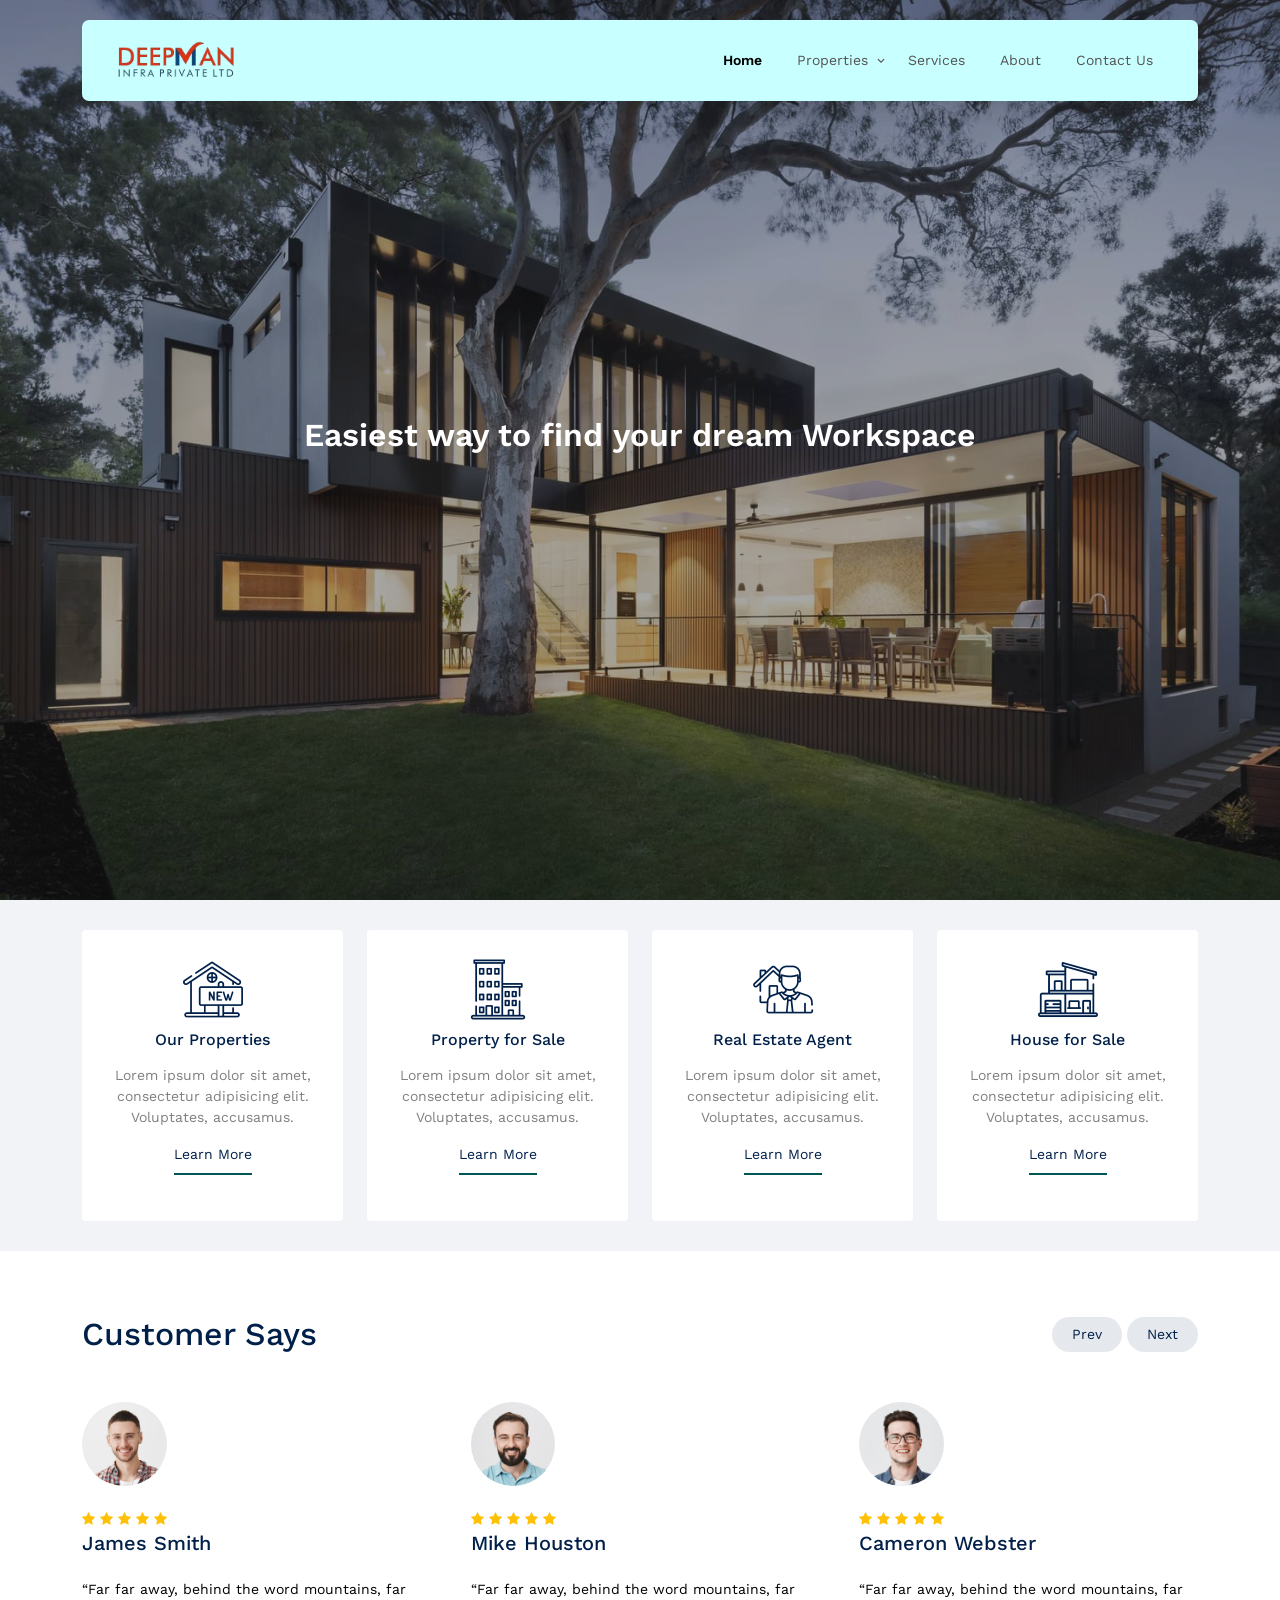
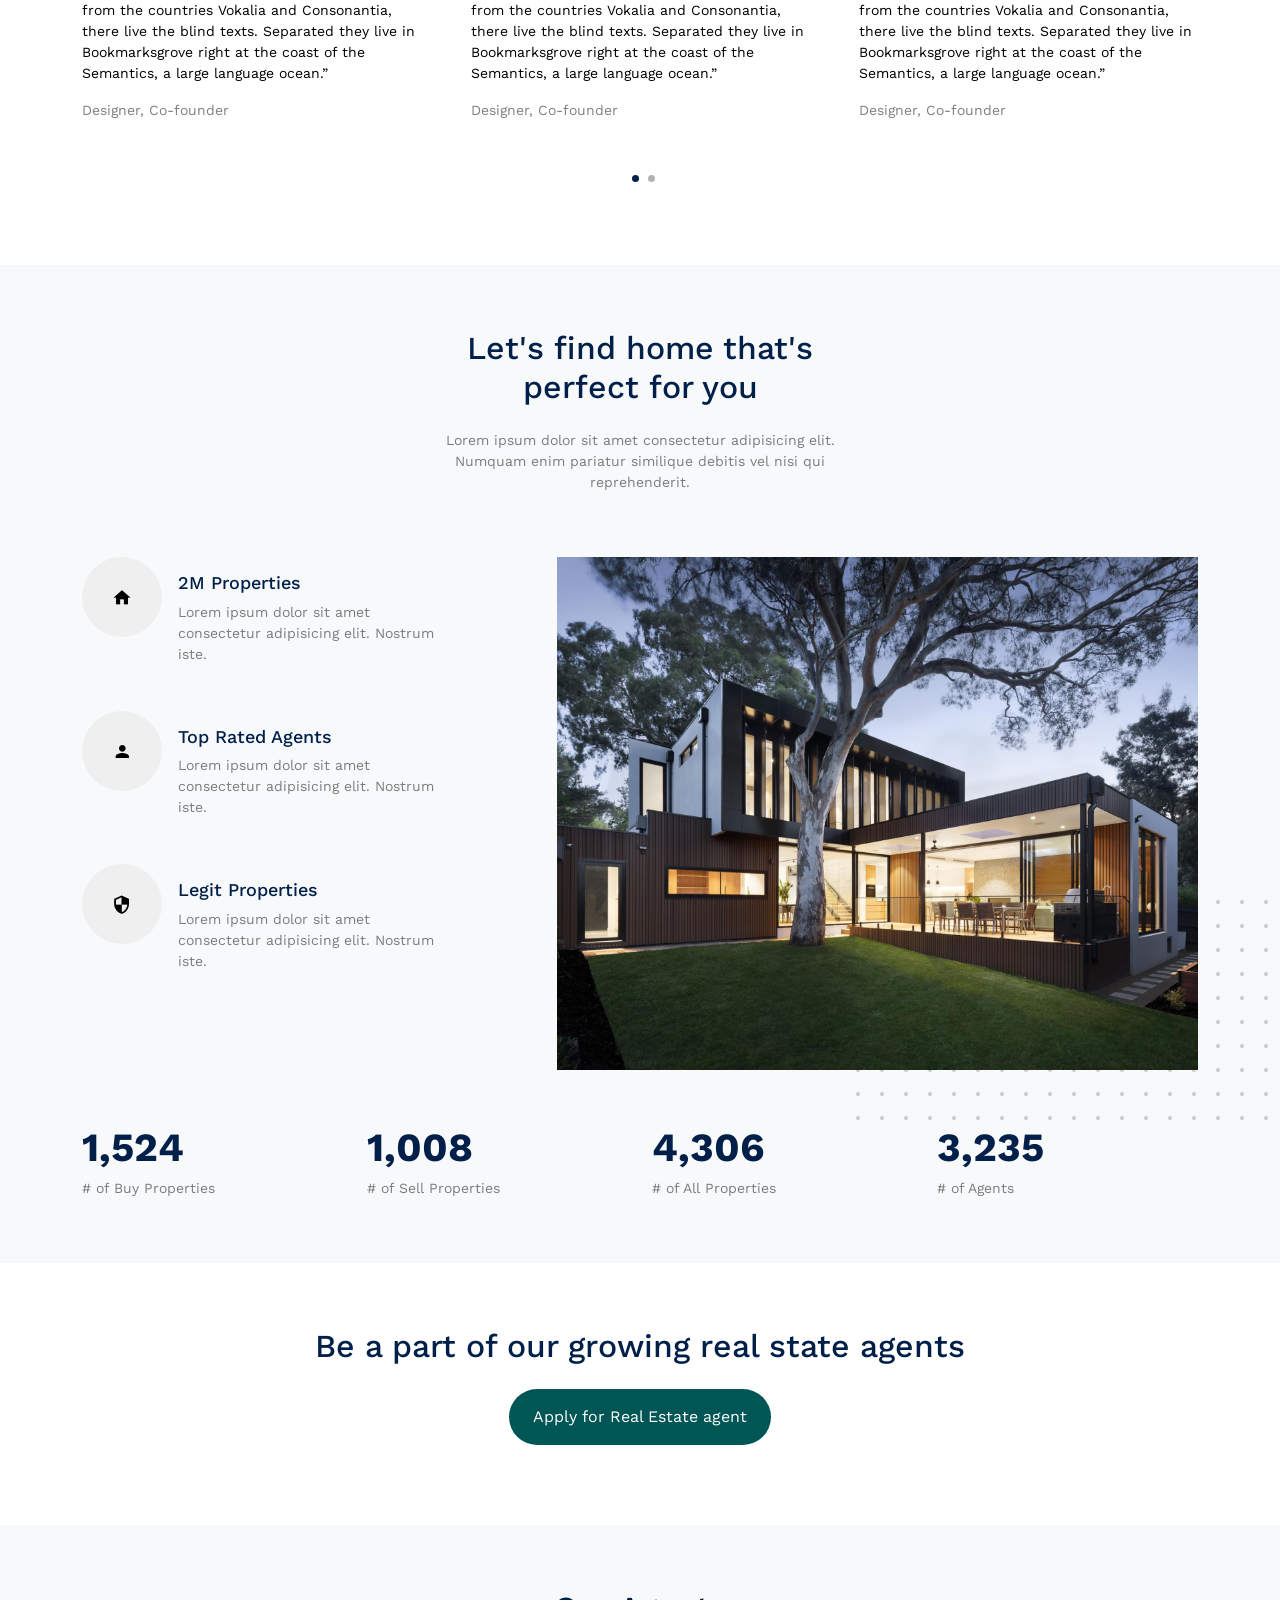
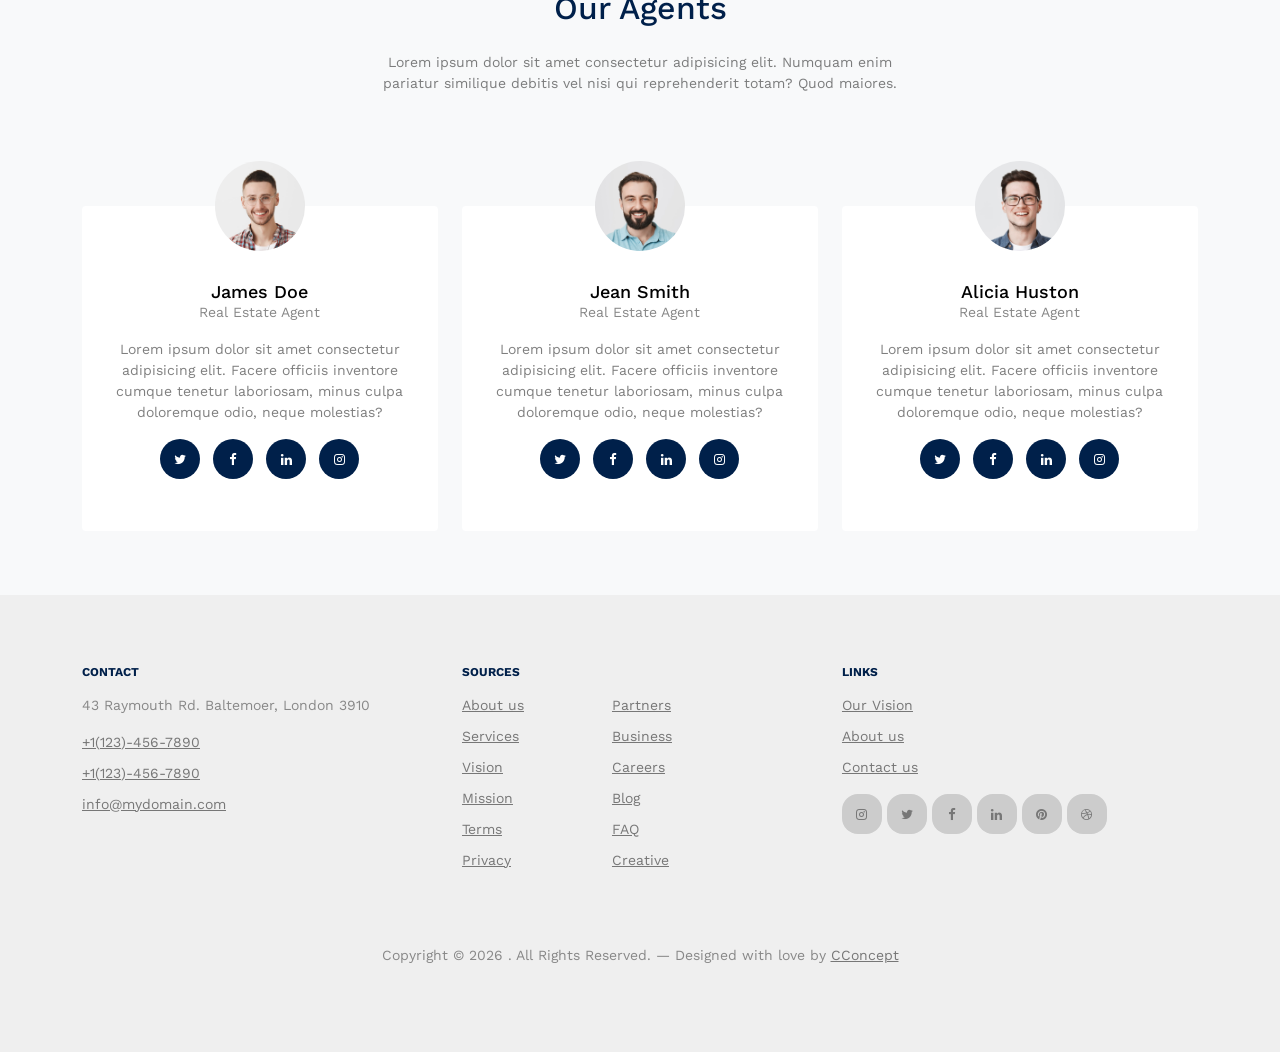
==== commit 6a241ef7: "new" ====
--- a/index.html
+++ b/index.html
@@ -1,7 +1,7 @@
 <!-- /*
 * Template Name: Property
-* Template Author: Untree.co
-* Template URI: https://untree.co/
+* Template Author: CConcept
+* Template URI: https://CConcept/
 * License: https://creativecommons.org/licenses/by/3.0/
 */ -->
 <!DOCTYPE html>
@@ -9,7 +9,7 @@
   <head>
     <meta charset="utf-8" />
     <meta name="viewport" content="width=device-width, initial-scale=1" />
-    <meta name="author" content="Untree.co" />
+    <meta name="author" content="CConcept" />
     <link rel="shortcut icon" href="favicon.png" />
 
     <meta name="description" content="" />
@@ -30,7 +30,7 @@
     <link rel="stylesheet" href="css/style.css" />
 
     <title>
-      Property &mdash; Free Bootstrap 5 Website Template by Untree.co
+      Property &mdash; Free Bootstrap 5 Website Template by CConcept
     </title>
   </head>
   <body>
@@ -47,8 +47,10 @@
       <div class="container">
         <div class="menu-bg-wrap">
           <div class="site-navigation">
-            <a href="index.html" class="logo m-0 float-start">Property</a>
-
+            <!-- <a href="index.html" class="logo m-0 float-start">Property</a> -->
+            <a href="index.html" class="logo m-0 float-start">
+                <img src="images/Logo_DEEPMAN.png" alt="Property Logo" style="height:40px;">
+            </a>
             <ul
               class="js-clone-nav d-none d-lg-inline-block text-start site-menu float-end"
             >
@@ -56,16 +58,18 @@
               <li class="has-children">
                 <a href="properties.html">Properties</a>
                 <ul class="dropdown">
-                  <li><a href="#">Buy Property</a></li>
-                  <li><a href="#">Sell Property</a></li>
-                  <li class="has-children">
+                  <li><a href="#">Commercial</a></li>
+                  <li><a href="#">Row Bunglows</a></li>
+                  <li><a href="#">Leasing</a></li>
+
+                  <!-- <li class="has-children">
                     <a href="#">Dropdown</a>
                     <ul class="dropdown">
                       <li><a href="#">Sub Menu One</a></li>
                       <li><a href="#">Sub Menu Two</a></li>
                       <li><a href="#">Sub Menu Three</a></li>
                     </ul>
-                  </li>
+                  </li> -->
                 </ul>
               </li>
               <li><a href="services.html">Services</a></li>
@@ -106,27 +110,14 @@
         <div class="row justify-content-center align-items-center">
           <div class="col-lg-9 text-center">
             <h1 class="heading" data-aos="fade-up">
-              Easiest way to find your dream home
+              Easiest way to find your dream Workspace
             </h1>
-            <form
-              action="#"
-              class="narrow-w form-search d-flex align-items-stretch mb-3"
-              data-aos="fade-up"
-              data-aos-delay="200"
-            >
-              <input
-                type="text"
-                class="form-control px-4"
-                placeholder="Your ZIP code or City. e.g. New York"
-              />
-              <button type="submit" class="btn btn-primary">Search</button>
-            </form>
           </div>
         </div>
       </div>
     </div>
 
-    <div class="section">
+    <!-- <div class="section">
       <div class="container">
         <div class="row mb-5 align-items-center">
           <div class="col-lg-6">
@@ -181,7 +172,6 @@
                     </div>
                   </div>
                 </div>
-                <!-- .item -->
 
                 <div class="property-item">
                   <a href="property-single.html" class="img">
@@ -215,7 +205,6 @@
                     </div>
                   </div>
                 </div>
-                <!-- .item -->
 
                 <div class="property-item">
                   <a href="property-single.html" class="img">
@@ -249,7 +238,6 @@
                     </div>
                   </div>
                 </div>
-                <!-- .item -->
 
                 <div class="property-item">
                   <a href="property-single.html" class="img">
@@ -283,7 +271,6 @@
                     </div>
                   </div>
                 </div>
-                <!-- .item -->
 
                 <div class="property-item">
                   <a href="property-single.html" class="img">
@@ -317,7 +304,6 @@
                     </div>
                   </div>
                 </div>
-                <!-- .item -->
 
                 <div class="property-item">
                   <a href="property-single.html" class="img">
@@ -351,7 +337,6 @@
                     </div>
                   </div>
                 </div>
-                <!-- .item -->
 
                 <div class="property-item">
                   <a href="property-single.html" class="img">
@@ -385,7 +370,6 @@
                     </div>
                   </div>
                 </div>
-                <!-- .item -->
 
                 <div class="property-item">
                   <a href="property-single.html" class="img">
@@ -419,7 +403,6 @@
                     </div>
                   </div>
                 </div>
-                <!-- .item -->
 
                 <div class="property-item">
                   <a href="property-single.html" class="img">
@@ -453,7 +436,6 @@
                     </div>
                   </div>
                 </div>
-                <!-- .item -->
               </div>
 
               <div
@@ -481,7 +463,7 @@
           </div>
         </div>
       </div>
-    </div>
+    </div> -->
 
     <section class="features-1">
       <div class="container">
@@ -1002,7 +984,7 @@
             <!-- 
               **==========
               NOTE: 
-              Please don't remove this copyright link unless you buy the license here https://untree.co/license/  
+              Please don't remove this copyright link unless you buy the license here https://CConcept/license/  
               **==========
             -->
 
@@ -1012,13 +994,9 @@
                 document.write(new Date().getFullYear());
               </script>
               . All Rights Reserved. &mdash; Designed with love by
-              <a href="https://untree.co">Untree.co</a>
-              <!-- License information: https://untree.co/license/ -->
+              <a href="https://CConcept">CConcept</a>
+              <!-- License information: https://CConcept/license/ -->
             </p>
-            <div>
-              Distributed by
-              <a href="https://themewagon.com/" target="_blank">themewagon</a>
-            </div>
           </div>
         </div>
       </div>
--- a/css/style.css
+++ b/css/style.css
@@ -1,11 +1,11 @@
 /*
 * Template Name: Property
-* Template Author: Untree.co
+* Template Author: CConcept
 * Template License: https://creativecommons.org/licenses/by/3.0/
-* Author URI: https://untree.co/
+* Author URI: https://CConcept/
 
 * Twitter: https://twitter.com/Untree_co
-* Facebook: https://web.facebook.com/Untree.co/
+* Facebook: https://web.facebook.com/CConcept/
 */
 /*!
  * Bootstrap v5.1.3 (https://getbootstrap.com/)
@@ -15,7 +15,7 @@
  */
 :root {
   --bs-blue: #0d6efd;
-  --bs-indigo: #6610f2;
+  --bs-indigo: red;
   --bs-purple: #6f42c1;
   --bs-pink: #d63384;
   --bs-red: #dc3545;
@@ -2683,11 +2683,11 @@
   border-color: #dc3545; }
   .btn-danger:hover {
     color: #fff;
-    background-color: #bb2d3b;
+    background-color: red;
     border-color: #b02a37; }
   .btn-check:focus + .btn-danger, .btn-danger:focus {
     color: #fff;
-    background-color: #bb2d3b;
+    background-color: red;
     border-color: #b02a37;
     -webkit-box-shadow: 0 0 0 0.25rem rgba(225, 83, 97, 0.5);
     box-shadow: 0 0 0 0.25rem rgba(225, 83, 97, 0.5); }
@@ -9218,20 +9218,21 @@
         padding: 10px 15px;
         display: inline-block;
         text-decoration: none !important;
-        color: rgba(255, 255, 255, 0.5); }
+        color: rgba(84, 84, 84, 1); }
         .site-nav .site-navigation .site-menu > li > a:hover {
-          color: #fff; }
+          color: red; }
       .site-nav .site-navigation .site-menu > li.cta-button a {
         padding: 6px 20px;
-        border: 2px solid rgba(0, 0, 0, 0.1);
+        border: 2px solid rgba(84, 84, 84, 1);
         color: #000;
         border-radius: 30px; }
         .site-nav .site-navigation .site-menu > li.cta-button a:hover {
-          color: #000;
+          color: red;
           background: #00204a;
           border-color: #00204a; }
       .site-nav .site-navigation .site-menu > li.active > a {
-        color: #fff; }
+        color: #000000; 
+      font-weight: 600;}
     .site-nav .site-navigation .site-menu .has-children {
       position: relative; }
       .site-nav .site-navigation .site-menu .has-children > a {
@@ -9300,7 +9301,7 @@
             padding: 5px 20px;
             display: block; }
             .site-nav .site-navigation .site-menu .has-children .dropdown > li > a:hover {
-              color: #00204a; }
+              color: red; }
           .site-nav .site-navigation .site-menu .has-children .dropdown > li.has-children > a:before {
             content: "\e315";
             right: 20px; }
@@ -9308,11 +9309,11 @@
             left: 100%;
             top: 0; }
             .site-nav .site-navigation .site-menu .has-children .dropdown > li.has-children > .dropdown li a:hover, .site-nav .site-navigation .site-menu .has-children .dropdown > li.has-children > ul li a:hover {
-              color: #00204a; }
+              color: red; }
           .site-nav .site-navigation .site-menu .has-children .dropdown > li.has-children:hover > a, .site-nav .site-navigation .site-menu .has-children .dropdown > li.has-children:active > a, .site-nav .site-navigation .site-menu .has-children .dropdown > li.has-children:focus > a {
-            color: #00204a; }
+            color: red; }
       .site-nav .site-navigation .site-menu .has-children:hover > a, .site-nav .site-navigation .site-menu .has-children:focus > a, .site-nav .site-navigation .site-menu .has-children:active > a {
-        color: #fff; }
+        color: red; }
       .site-nav .site-navigation .site-menu .has-children:hover, .site-nav .site-navigation .site-menu .has-children:focus, .site-nav .site-navigation .site-menu .has-children:active {
         cursor: pointer; }
         .site-nav .site-navigation .site-menu .has-children:hover > .dropdown, .site-nav .site-navigation .site-menu .has-children:focus > .dropdown, .site-nav .site-navigation .site-menu .has-children:active > .dropdown {
@@ -9653,7 +9654,7 @@
   transform: translate(-50%, -50%); }
 
 .menu-bg-wrap {
-  background-color: #005555;
+  background-color: #c8ffff;
   padding: 20px 30px;
   position: relative;
   float: left;
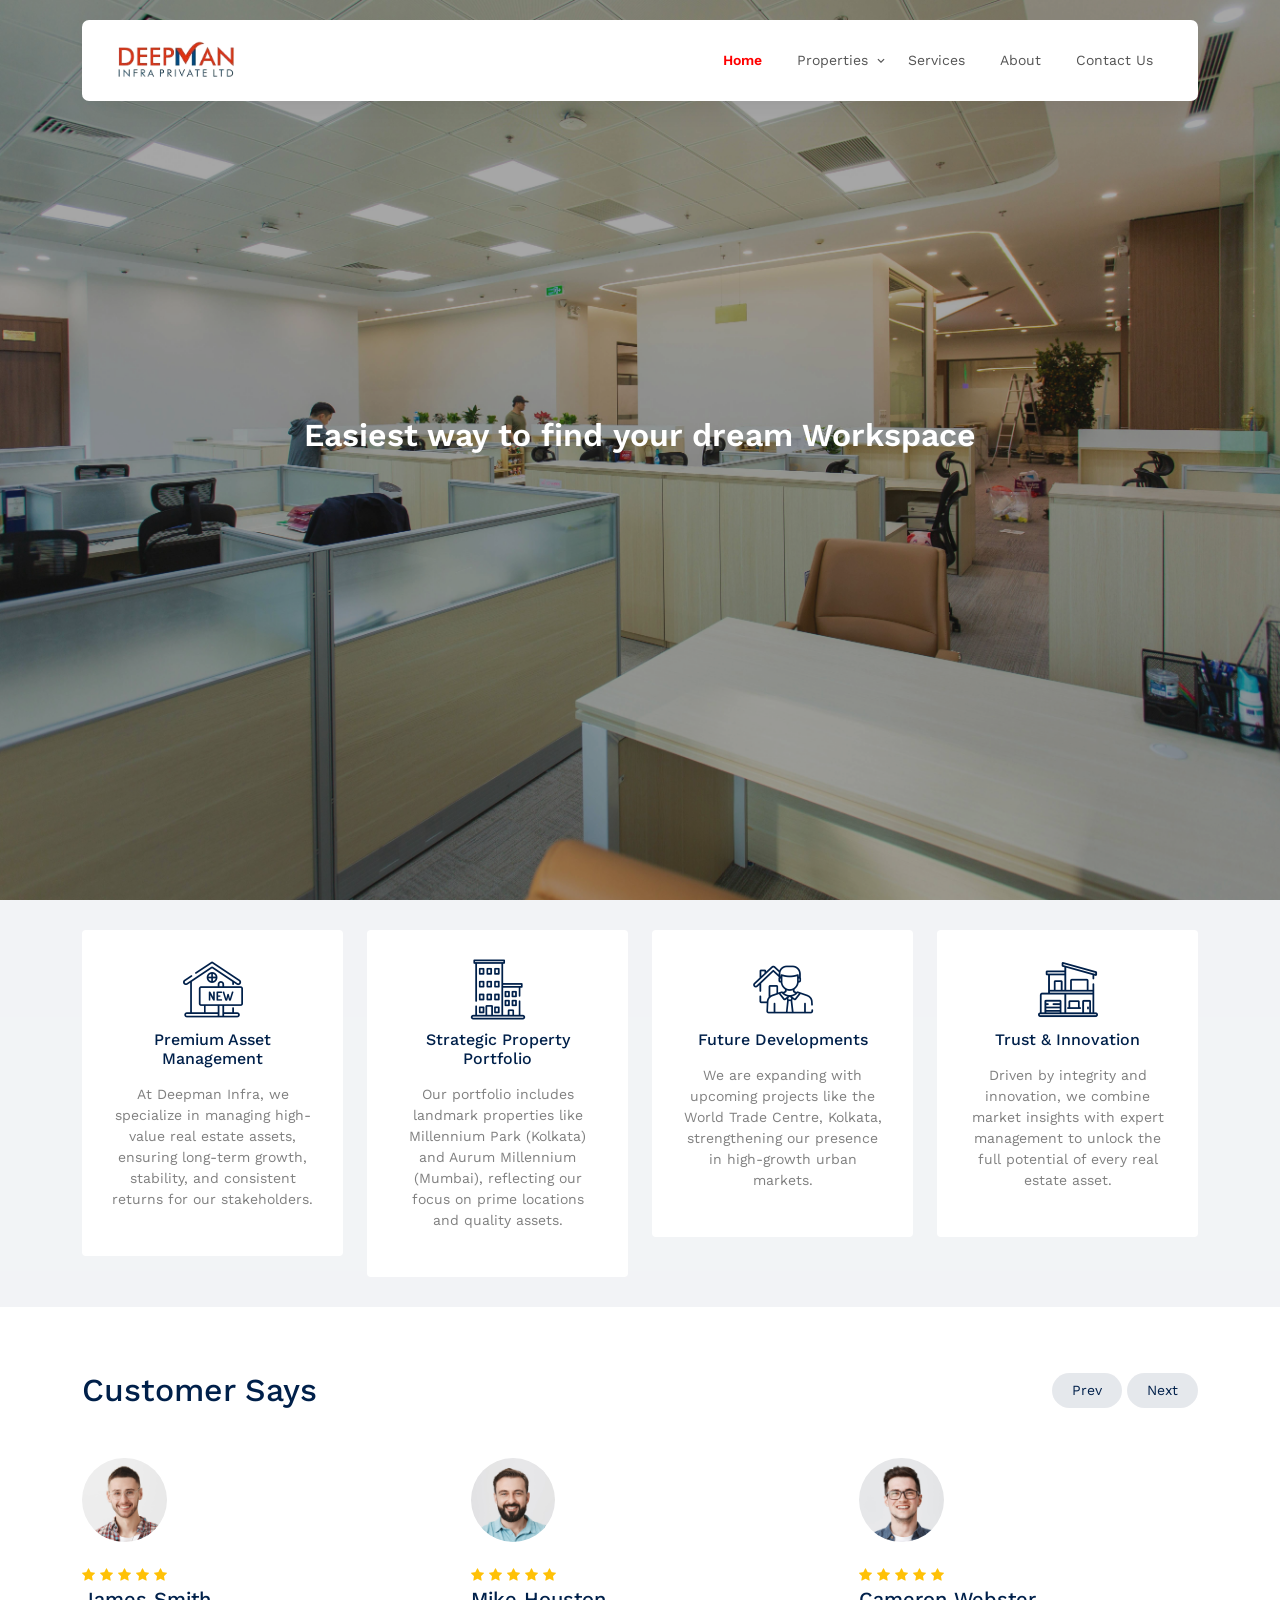
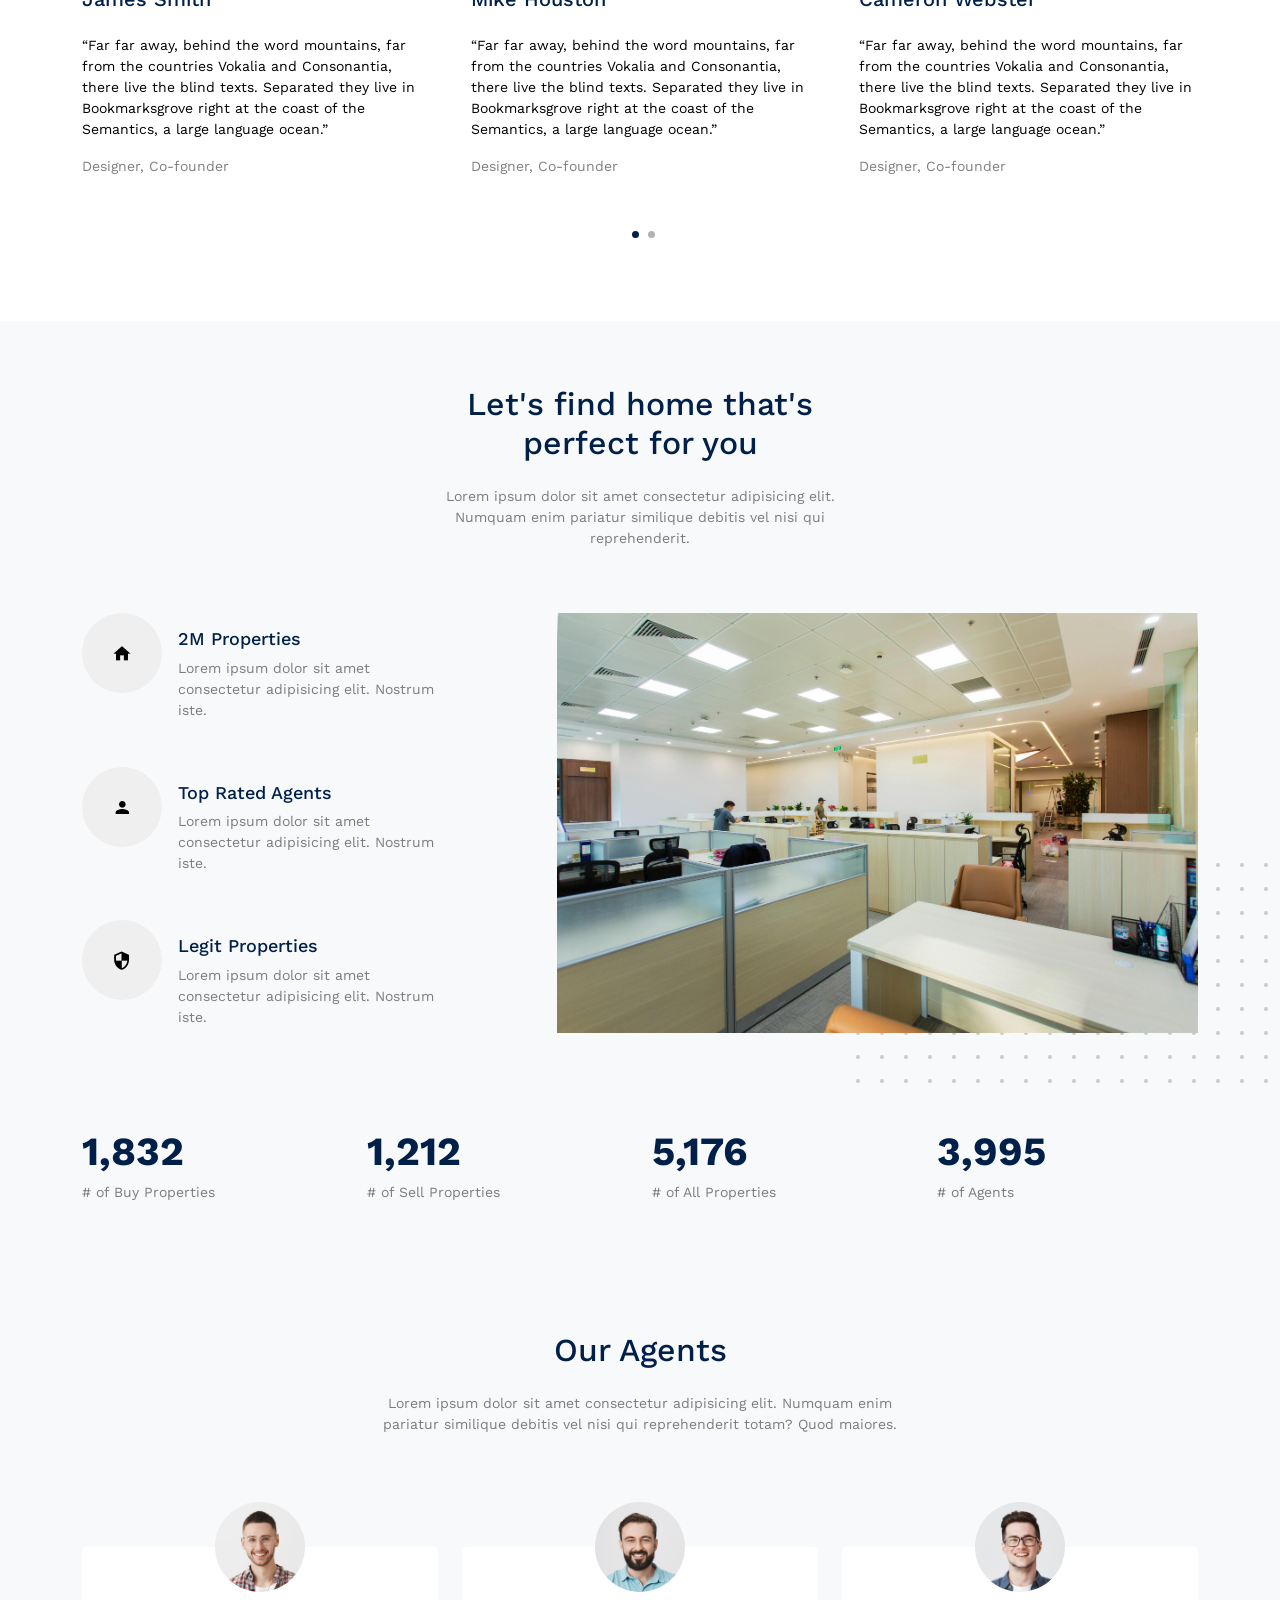
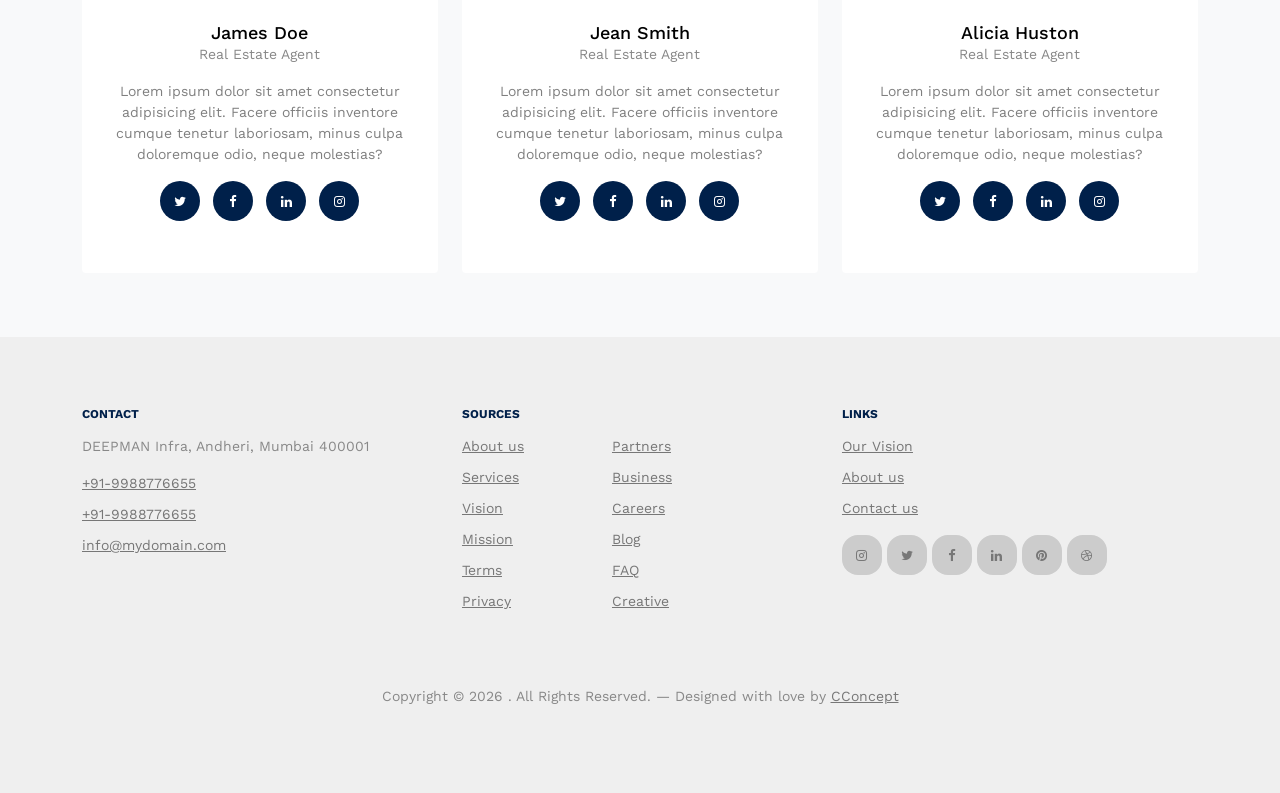
==== commit a3ab4996: "new changes" ====
--- a/index.html
+++ b/index.html
@@ -28,10 +28,6 @@
     <link rel="stylesheet" href="css/tiny-slider.css" />
     <link rel="stylesheet" href="css/aos.css" />
     <link rel="stylesheet" href="css/style.css" />
-
-    <title>
-      Property &mdash; Free Bootstrap 5 Website Template by CConcept
-    </title>
   </head>
   <body>
     <div class="site-mobile-menu site-navbar-target">
@@ -56,7 +52,7 @@
             >
               <li class="active"><a href="index.html">Home</a></li>
               <li class="has-children">
-                <a href="properties.html">Properties</a>
+                <a>Properties</a>
                 <ul class="dropdown">
                   <li><a href="#">Commercial</a></li>
                   <li><a href="#">Row Bunglows</a></li>
@@ -466,55 +462,56 @@
     </div> -->
 
     <section class="features-1">
-      <div class="container">
-        <div class="row">
-          <div class="col-6 col-lg-3" data-aos="fade-up" data-aos-delay="300">
-            <div class="box-feature">
-              <span class="flaticon-house"></span>
-              <h3 class="mb-3">Our Properties</h3>
-              <p>
-                Lorem ipsum dolor sit amet, consectetur adipisicing elit.
-                Voluptates, accusamus.
-              </p>
-              <p><a href="#" class="learn-more">Learn More</a></p>
-            </div>
-          </div>
-          <div class="col-6 col-lg-3" data-aos="fade-up" data-aos-delay="500">
-            <div class="box-feature">
-              <span class="flaticon-building"></span>
-              <h3 class="mb-3">Property for Sale</h3>
-              <p>
-                Lorem ipsum dolor sit amet, consectetur adipisicing elit.
-                Voluptates, accusamus.
-              </p>
-              <p><a href="#" class="learn-more">Learn More</a></p>
-            </div>
-          </div>
-          <div class="col-6 col-lg-3" data-aos="fade-up" data-aos-delay="400">
-            <div class="box-feature">
-              <span class="flaticon-house-3"></span>
-              <h3 class="mb-3">Real Estate Agent</h3>
-              <p>
-                Lorem ipsum dolor sit amet, consectetur adipisicing elit.
-                Voluptates, accusamus.
-              </p>
-              <p><a href="#" class="learn-more">Learn More</a></p>
-            </div>
-          </div>
-          <div class="col-6 col-lg-3" data-aos="fade-up" data-aos-delay="600">
-            <div class="box-feature">
-              <span class="flaticon-house-1"></span>
-              <h3 class="mb-3">House for Sale</h3>
-              <p>
-                Lorem ipsum dolor sit amet, consectetur adipisicing elit.
-                Voluptates, accusamus.
-              </p>
-              <p><a href="#" class="learn-more">Learn More</a></p>
-            </div>
-          </div>
-        </div>
-      </div>
-    </section>
+  <div class="container">
+    <div class="row">
+
+      <div class="col-6 col-lg-3" data-aos="fade-up" data-aos-delay="300">
+        <div class="box-feature">
+          <span class="flaticon-house"></span>
+          <h3 class="mb-3">Premium Asset Management</h3>
+          <p>
+            At Deepman Infra, we specialize in managing high-value real estate assets, ensuring long-term growth, stability, and consistent returns for our stakeholders.
+          </p>
+          <!-- <p><a href="#" class="learn-more">Learn More</a></p> -->
+        </div>
+      </div>
+
+      <div class="col-6 col-lg-3" data-aos="fade-up" data-aos-delay="500">
+        <div class="box-feature">
+          <span class="flaticon-building"></span>
+          <h3 class="mb-3">Strategic Property Portfolio</h3>
+          <p>
+            Our portfolio includes landmark properties like Millennium Park (Kolkata) and Aurum Millennium (Mumbai), reflecting our focus on prime locations and quality assets.
+          </p>
+          <!-- <p><a href="#" class="learn-more">Learn More</a></p> -->
+        </div>
+      </div>
+
+      <div class="col-6 col-lg-3" data-aos="fade-up" data-aos-delay="400">
+        <div class="box-feature">
+          <span class="flaticon-house-3"></span>
+          <h3 class="mb-3">Future Developments</h3>
+          <p>
+            We are expanding with upcoming projects like the World Trade Centre, Kolkata, strengthening our presence in high-growth urban markets.
+          </p>
+          <!-- <p><a href="#" class="learn-more">Learn More</a></p> -->
+        </div>
+      </div>
+
+      <div class="col-6 col-lg-3" data-aos="fade-up" data-aos-delay="600">
+        <div class="box-feature">
+          <span class="flaticon-house-1"></span>
+          <h3 class="mb-3">Trust & Innovation</h3>
+          <p>
+            Driven by integrity and innovation, we combine market insights with expert management to unlock the full potential of every real estate asset.
+          </p>
+          <!-- <p><a href="#" class="learn-more">Learn More</a></p> -->
+        </div>
+      </div>
+
+    </div>
+  </div>
+</section>
 
     <div class="section sec-testimonials">
       <div class="container">
@@ -761,24 +758,6 @@
           </div>
         </div>
       </div>
-    </div>
-
-    <div class="section">
-      <div class="row justify-content-center footer-cta" data-aos="fade-up">
-        <div class="col-lg-7 mx-auto text-center">
-          <h2 class="mb-4">Be a part of our growing real state agents</h2>
-          <p>
-            <a
-              href="#"
-              target="_blank"
-              class="btn btn-primary text-white py-3 px-4"
-              >Apply for Real Estate agent</a
-            >
-          </p>
-        </div>
-        <!-- /.col-lg-7 -->
-      </div>
-      <!-- /.row -->
     </div>
 
     <div class="section section-5 bg-light">
@@ -908,10 +887,10 @@
           <div class="col-lg-4">
             <div class="widget">
               <h3>Contact</h3>
-              <address>43 Raymouth Rd. Baltemoer, London 3910</address>
+              <address>DEEPMAN Infra, Andheri, Mumbai 400001</address>
               <ul class="list-unstyled links">
-                <li><a href="tel://11234567890">+1(123)-456-7890</a></li>
-                <li><a href="tel://11234567890">+1(123)-456-7890</a></li>
+                <li><a href="tel://11234567890">+91-9988776655</a></li>
+                <li><a href="tel://11234567890">+91-9988776655</a></li>
                 <li>
                   <a href="mailto:info@mydomain.com">info@mydomain.com</a>
                 </li>
--- a/css/style.css
+++ b/css/style.css
@@ -9231,7 +9231,7 @@
           background: #00204a;
           border-color: #00204a; }
       .site-nav .site-navigation .site-menu > li.active > a {
-        color: #000000; 
+        color: red; 
       font-weight: 600;}
     .site-nav .site-navigation .site-menu .has-children {
       position: relative; }
@@ -9654,7 +9654,7 @@
   transform: translate(-50%, -50%); }
 
 .menu-bg-wrap {
-  background-color: #c8ffff;
+  background-color: #ffffff;
   padding: 20px 30px;
   position: relative;
   float: left;
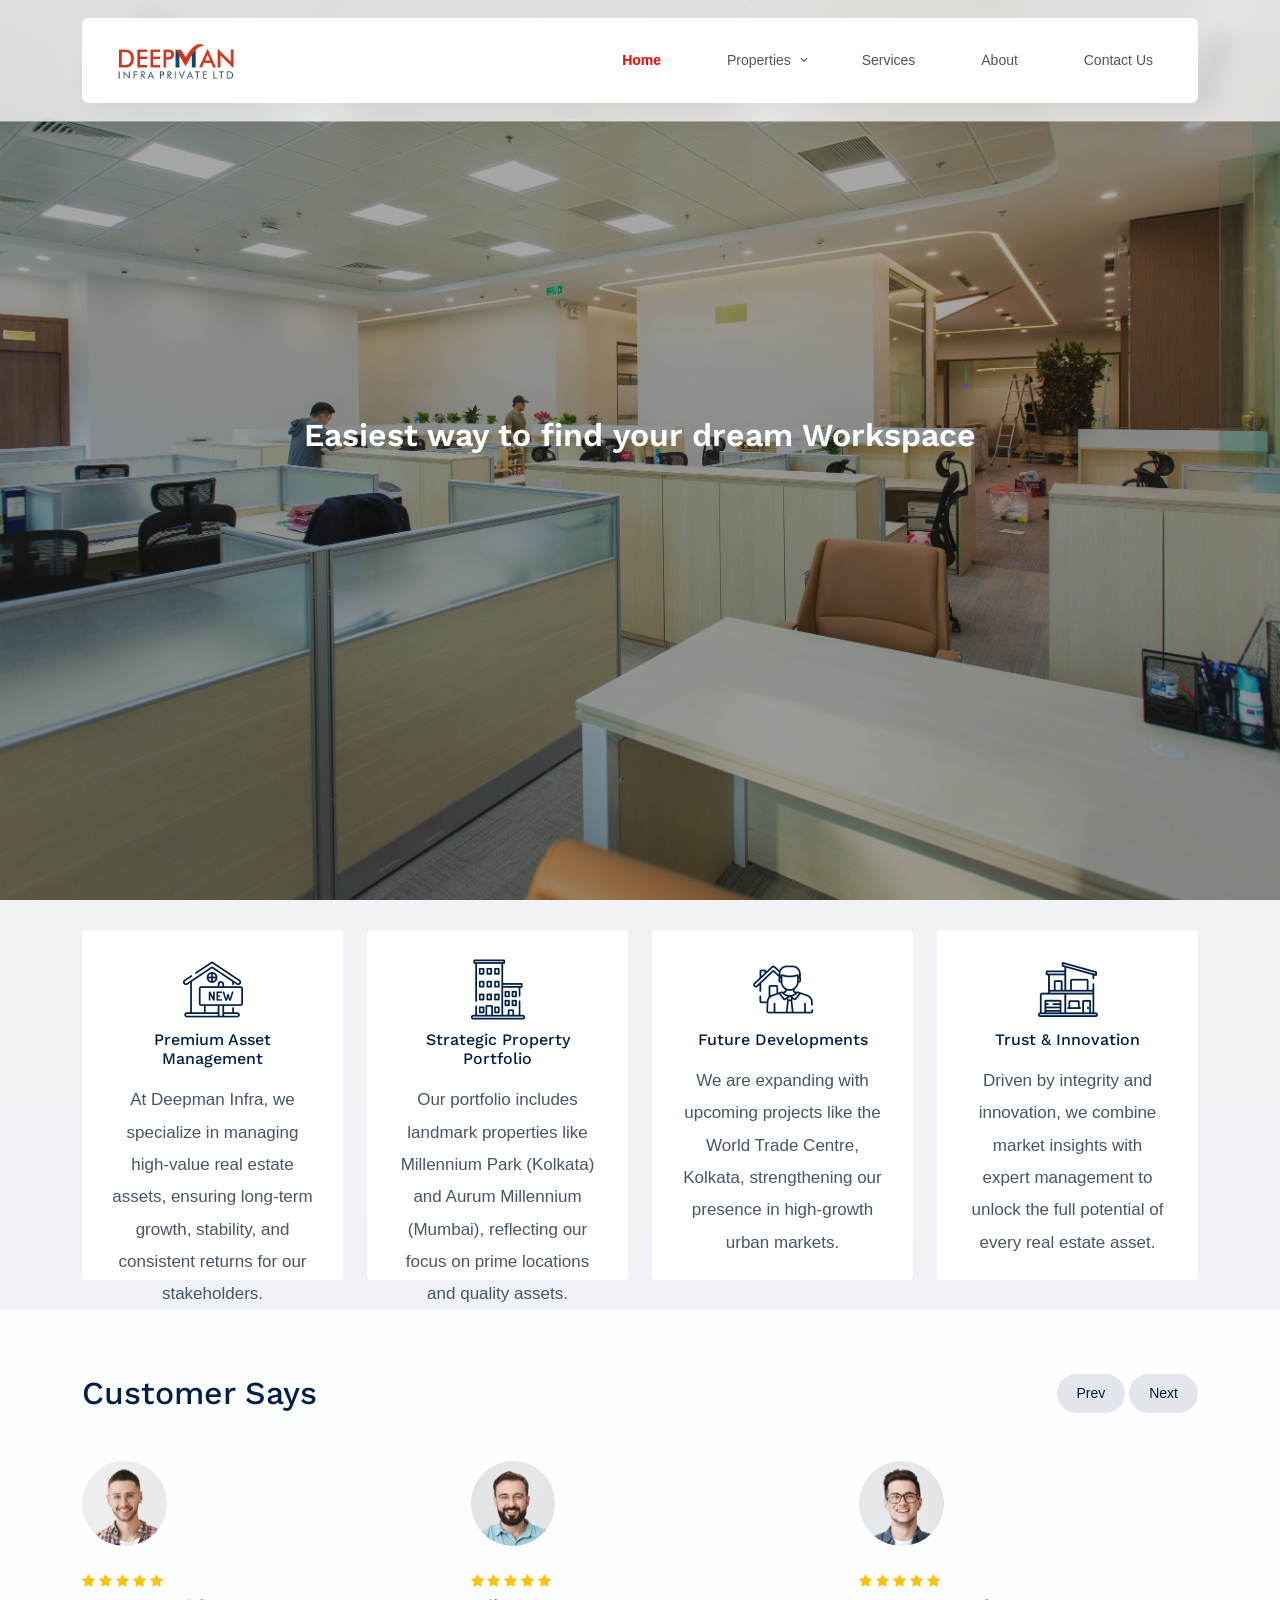
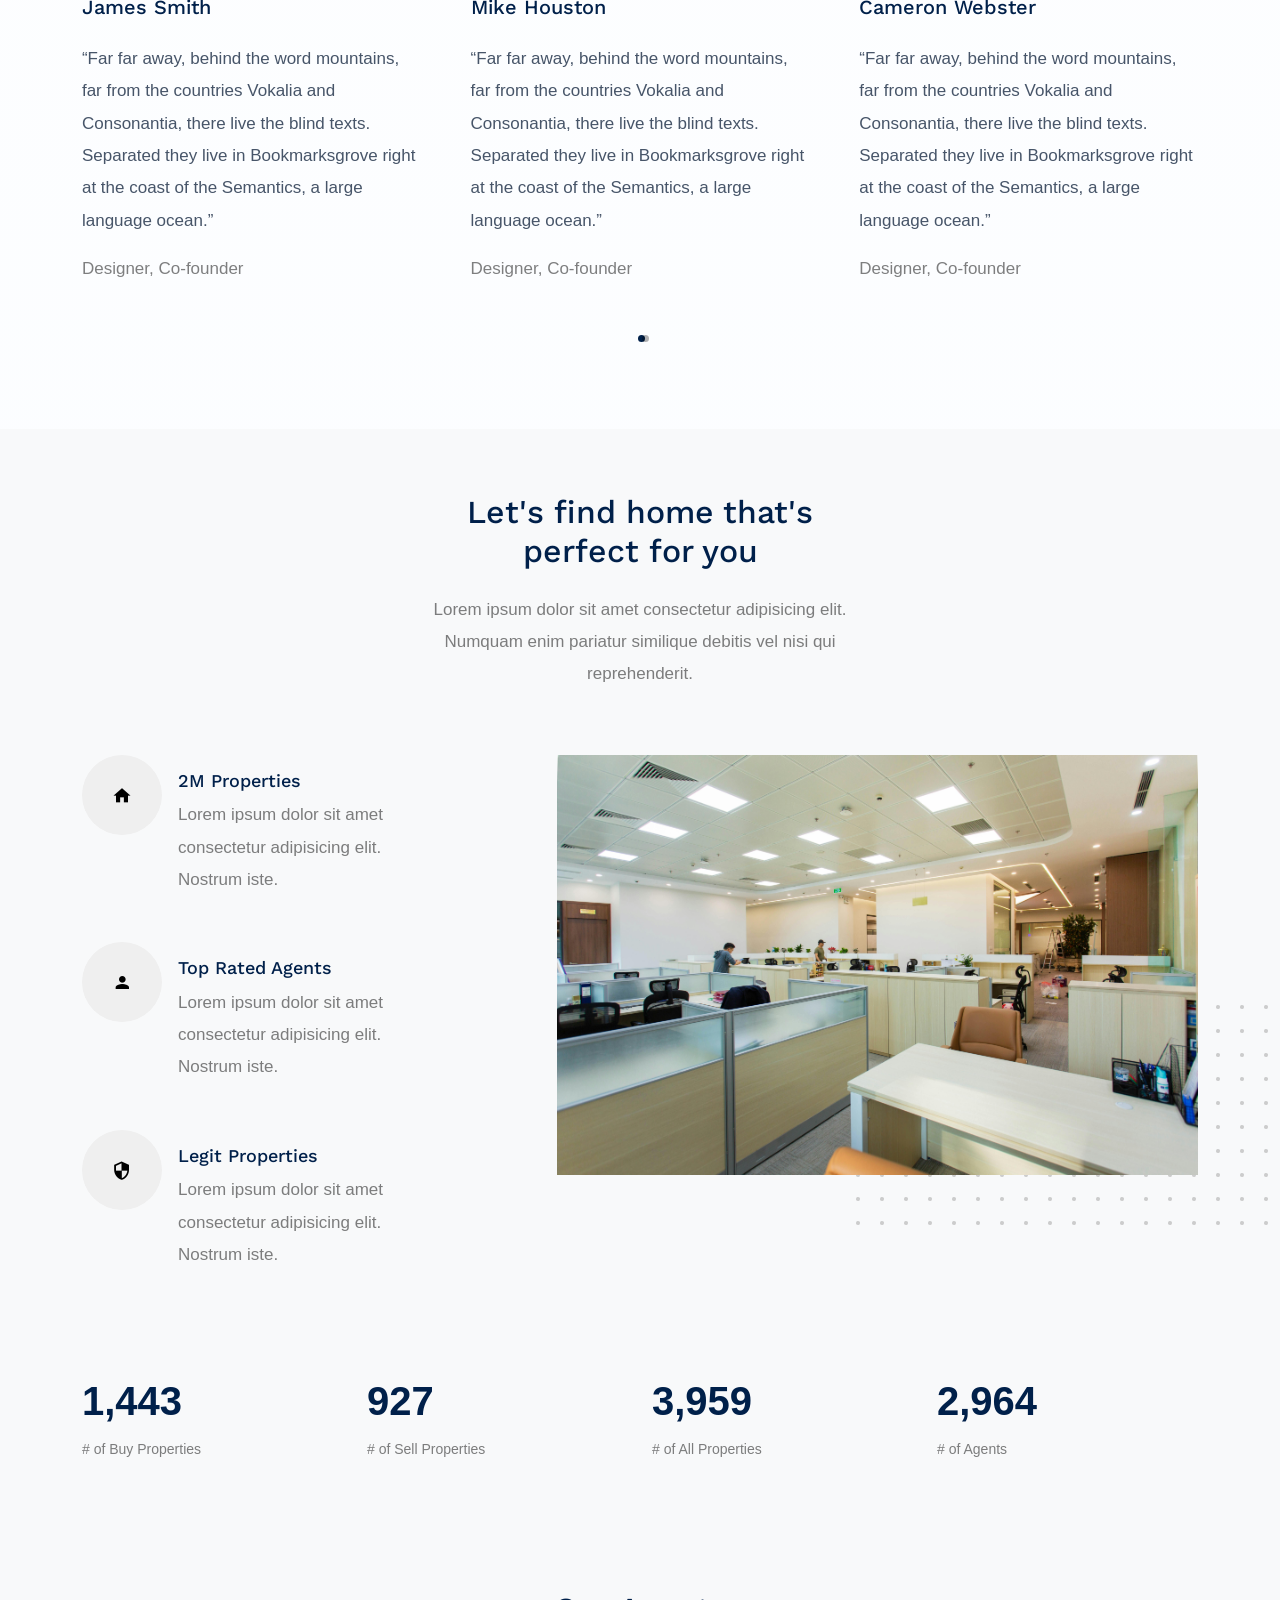
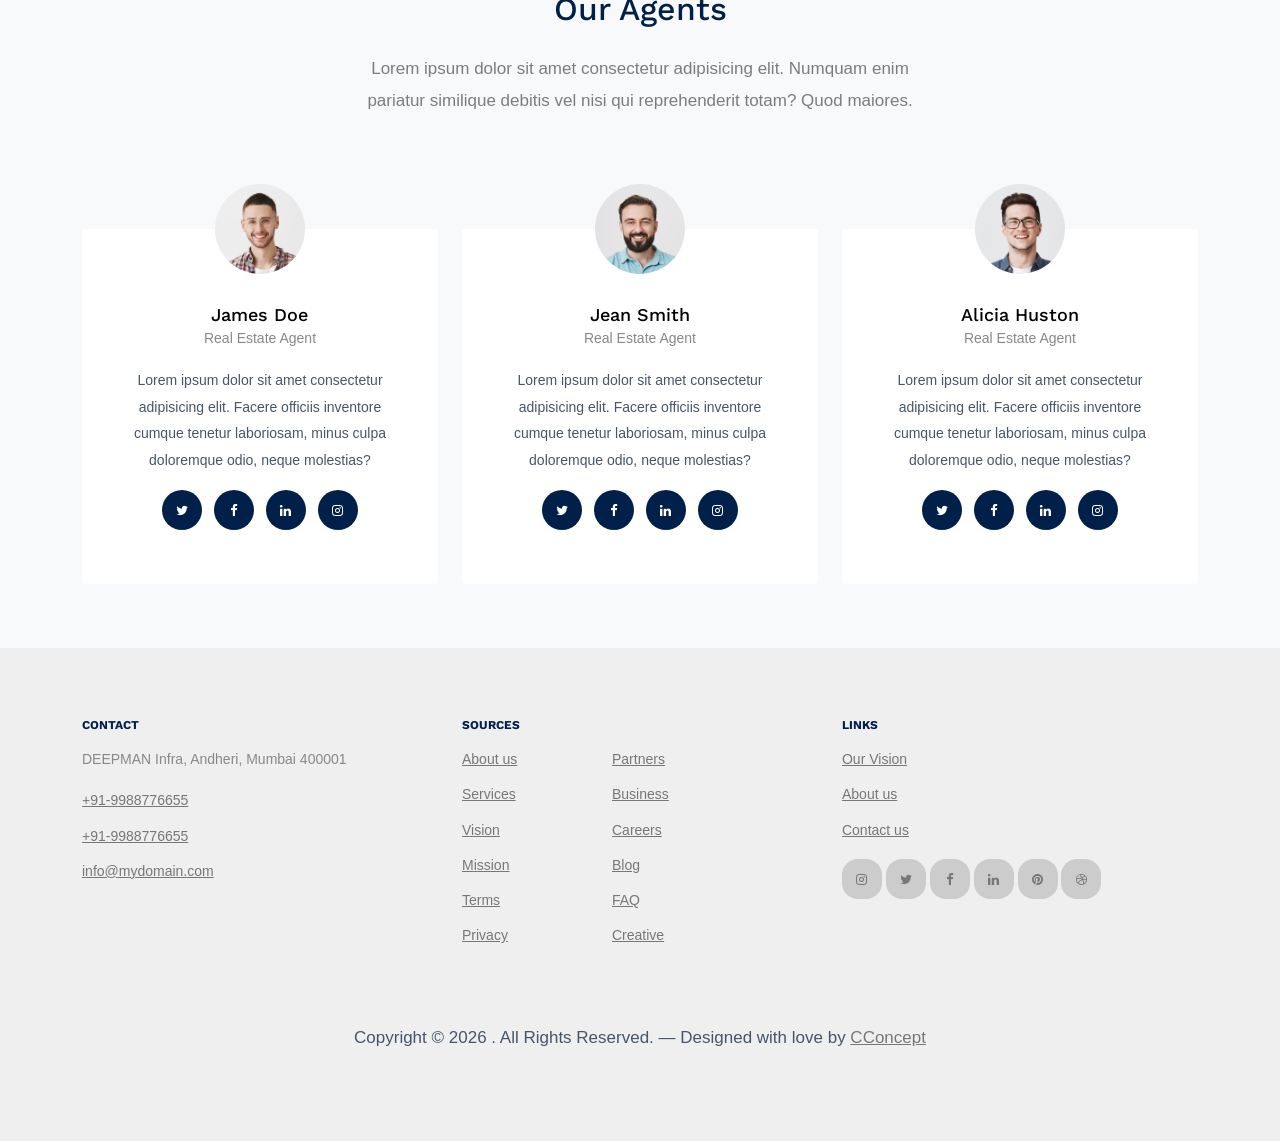
==== commit 987e9f9e: "commit changes for" ====
--- a/index.html
+++ b/index.html
@@ -54,7 +54,7 @@
               <li class="has-children">
                 <a>Properties</a>
                 <ul class="dropdown">
-                  <li><a href="#">Commercial</a></li>
+                  <li><a href="Commercial.html">Commercial</a></li>
                   <li><a href="#">Row Bunglows</a></li>
                   <li><a href="#">Leasing</a></li>
 
--- a/css/style.css
+++ b/css/style.css
@@ -10154,13 +10154,16 @@
   position: relative;
   z-index: 8;
   text-align: center;
-  background-color: rgba(0, 32, 74, 0.05); }
+  background-color: rgba(0, 32, 74, 0.05); 
+  display: flex;
+  flex-wrap: wrap;}
 
 .box-feature {
   background: #fff;
   border-radius: 4px;
   padding: 30px;
-  margin-bottom: 30px; }
+  margin-bottom: 30px; 
+  height: 350px;}
   .box-feature h3, .box-feature .h3 {
     font-size: 16px;
     margin: 0;
@@ -10376,3 +10379,801 @@
       .site-footer .social li a:hover {
         background: #00204a;
         color: #fff; }
+
+
+
+
+
+
+
+
+
+
+
+
+
+
+
+
+
+
+
+
+
+
+
+
+
+
+
+
+
+
+
+
+
+/* =========================================
+   BRIGHT PREMIUM REAL ESTATE UI
+========================================= */
+
+*{
+    margin:0;
+    padding:0;
+    box-sizing:border-box;
+}
+
+html{
+    scroll-behavior:smooth;
+}
+
+body{
+    font-family:'Poppins',sans-serif;
+    background:
+    linear-gradient(
+        to bottom,
+        #ffffff,
+        #f8fbff
+    );
+    color:#1e293b;
+    overflow-x:hidden;
+    line-height:1.8;
+}
+
+/* =========================================
+   CONTAINER
+========================================= */
+
+/* .container{
+    width:90%;
+    max-width:1350px;
+    margin:auto;
+    padding:110px 0;
+} */
+
+/* =========================================
+   NAVBAR
+========================================= */
+
+.site-nav{
+    position:fixed;
+    width:100%;
+    top:0;
+    z-index:999;
+    padding:20px 0;
+    background:rgba(255,255,255,0.85);
+    backdrop-filter:blur(12px);
+    border-bottom:1px solid rgba(0,0,0,0.05);
+}
+
+.site-navigation{
+    display:flex;
+    justify-content:space-between;
+    align-items:center;
+}
+
+.site-menu li{
+    display:inline-block;
+    margin-left:32px;
+}
+
+.site-menu li a{
+    color:#1e293b;
+    text-decoration:none;
+    font-size:15px;
+    font-weight:500;
+    transition:0.3s ease;
+    position:relative;
+}
+
+.site-menu li a:hover{
+    color:#2563eb;
+}
+
+.site-menu li a::after{
+    content:'';
+    position:absolute;
+    left:0;
+    bottom:-7px;
+    width:0;
+    height:2px;
+    background:#2563eb;
+    transition:0.3s ease;
+}
+
+.site-menu li a:hover::after{
+    width:100%;
+}
+
+/* =========================================
+   HERO SECTION
+========================================= */
+
+/* .hero{
+    min-height:100vh;
+    display:flex;
+    align-items:center;
+    justify-content:center;
+    text-align:center;
+    position:relative;
+    overflow:hidden;
+    background:
+    linear-gradient(rgba(255,255,255,0.60),
+    rgba(255,255,255,0.70)),
+    url('images/property4.png') center/cover no-repeat;
+}
+
+.hero::before{
+    content:'';
+    position:absolute;
+    width:600px;
+    height:600px;
+    border-radius:50%;
+    background:rgba(37,99,235,0.08);
+    top:-250px;
+    right:-150px;
+    filter:blur(40px);
+}
+
+.hero::after{
+    content:'';
+    position:absolute;
+    width:500px;
+    height:500px;
+    border-radius:50%;
+    background:rgba(56,189,248,0.10);
+    bottom:-250px;
+    left:-150px;
+    filter:blur(40px);
+}
+
+.hero-content{
+    position:relative;
+    z-index:2;
+    max-width:950px;
+}
+
+.hero-content h4{
+    color:#2563eb;
+    letter-spacing:6px;
+    text-transform:uppercase;
+    font-size:16px;
+    margin-bottom:25px;
+    font-weight:600;
+}
+
+.hero-content h1{
+    font-size:90px;
+    line-height:1;
+    margin-bottom:25px;
+    font-weight:700;
+    color:#0f172a;
+    letter-spacing:-4px;
+}
+
+.hero-content p{
+    font-size:24px;
+    color:#475569;
+    font-weight:400;
+} */
+
+ .hero{
+
+        min-height:100vh;
+
+        display:flex;
+        align-items:center;
+        justify-content:center;
+        text-align:center;
+
+        position:relative;
+        overflow:hidden;
+
+        background:
+        linear-gradient(
+            rgba(255,255,255,0.65),
+            rgba(255,255,255,0.75)
+        ),
+
+        url('images/property1.png');
+
+        background-size:cover;
+        background-position:center;
+        background-repeat:no-repeat;
+    }
+
+    .hero-content{
+
+        position:relative;
+        z-index:2;
+        max-width:900px;
+    }
+
+    .hero-content h4{
+
+        color:#2563eb;
+        letter-spacing:6px;
+        text-transform:uppercase;
+        font-size:16px;
+        margin-bottom:20px;
+        font-weight:600;
+    }
+
+    .hero-content h1{
+
+        font-size:90px;
+        line-height:1;
+        margin-bottom:20px;
+        font-weight:700;
+        color:#0f172a;
+        letter-spacing:-4px;
+    }
+
+    .hero-content p{
+
+        font-size:24px;
+        color:#475569;
+    }
+
+/* =========================================
+   SECTION TITLE
+========================================= */
+
+.section-title{
+    font-size:52px;
+    font-weight:700;
+    margin-bottom:25px;
+    color:#0f172a;
+    position:relative;
+    display:inline-block;
+}
+
+.section-title::after{
+    content:'';
+    position:absolute;
+    left:0;
+    bottom:-12px;
+    width:90px;
+    height:5px;
+    border-radius:20px;
+    background:
+    linear-gradient(
+        90deg,
+        #2563eb,
+        #38bdf8
+    );
+}
+
+/* =========================================
+   CARD DESIGN
+========================================= */
+
+.card{
+    background:#ffffff;
+    border-radius:30px;
+    padding:55px;
+    margin-top:45px;
+    box-shadow:
+        0 10px 40px rgba(15,23,42,0.06);
+    border:1px solid rgba(226,232,240,0.9);
+    transition:0.4s ease;
+}
+
+.card:hover{
+    transform:translateY(-6px);
+    box-shadow:
+        0 20px 50px rgba(15,23,42,0.10);
+}
+
+/* =========================================
+   GRID
+========================================= */
+
+/* .grid-2{
+    display:grid;
+    grid-template-columns:1fr 1fr;
+    gap:50px;
+    align-items:center;
+} */
+
+.grid-2{
+    display:flex;
+    flex-direction:column;
+    gap:40px;
+}
+
+.grid-3{
+    display:grid;
+    grid-template-columns:repeat(3,1fr);
+    gap:25px;
+}
+
+/* =========================================
+   TEXT
+========================================= */
+
+p{
+    color:#475569;
+    font-size:17px;
+    line-height:1.9;
+}
+
+.highlight{
+    margin-top:25px;
+    font-size:30px;
+    font-weight:700;
+    color:#2563eb;
+    line-height:1.4;
+}
+
+/* =========================================
+   IMAGES
+========================================= */
+
+.image-box{
+    overflow:hidden;
+    border-radius:24px;
+}
+
+.image-box img,
+.gallery img{
+    width:100%;
+    border-radius:24px;
+    transition:0.5s ease;
+    box-shadow:
+        0 10px 30px rgba(0,0,0,0.08);
+}
+
+.image-box img:hover,
+.gallery img:hover{
+    transform:scale(1.05);
+}
+
+/* =========================================
+   TABLES
+========================================= */
+
+table{
+    width:100%;
+    border-collapse:collapse;
+    overflow:hidden;
+    border-radius:22px;
+    margin-top:35px;
+}
+
+table thead{
+    background:
+    linear-gradient(
+        135deg,
+        #2563eb,
+        #38bdf8
+    );
+}
+
+table th{
+    color:#fff;
+    padding:22px;
+    text-transform:uppercase;
+    letter-spacing:1px;
+    font-size:14px;
+    font-weight:600;
+}
+
+table td{
+    padding:22px;
+    color:#475569;
+    border-bottom:1px solid #e2e8f0;
+}
+
+table tbody tr{
+    background:#fff;
+    transition:0.3s ease;
+}
+
+table tbody tr:hover{
+    background:#f8fbff;
+}
+
+/* =========================================
+   LOCATION SECTION
+========================================= */
+
+.location-grid{
+    display:grid;
+    grid-template-columns:repeat(2,1fr);
+    gap:28px;
+    margin-top:35px;
+}
+
+.location-item{
+    background:#ffffff;
+    padding:35px;
+    border-radius:24px;
+    border:1px solid #e2e8f0;
+    transition:0.4s ease;
+    position:relative;
+}
+
+.location-item::before{
+    content:'';
+    position:absolute;
+    left:0;
+    top:0;
+    width:6px;
+    height:100%;
+    border-radius:10px;
+    background:
+    linear-gradient(
+        180deg,
+        #2563eb,
+        #38bdf8
+    );
+}
+
+.location-item:hover{
+    transform:translateY(-8px);
+    box-shadow:
+        0 15px 40px rgba(37,99,235,0.10);
+}
+
+.location-item h4{
+    font-size:24px;
+    margin-bottom:12px;
+    color:#0f172a;
+}
+
+/* =========================================
+   GALLERY
+========================================= */
+
+.gallery{
+    display:grid;
+    grid-template-columns:
+    repeat(auto-fit,minmax(300px,1fr));
+    gap:28px;
+    margin-top:45px;
+}
+
+.gallery img{
+    height:300px;
+    object-fit:cover;
+    background:#fff;
+}
+
+/* =========================================
+   CONTACT SECTION
+========================================= */
+
+.contact{
+    background:
+    linear-gradient(
+        135deg,
+        #2563eb,
+        #38bdf8
+    );
+    padding:100px 30px;
+    border-radius:35px;
+    text-align:center;
+    color:#fff;
+    position:relative;
+    overflow:hidden;
+    box-shadow:
+        0 20px 60px rgba(37,99,235,0.20);
+}
+
+.contact::before{
+    content:'';
+    position:absolute;
+    width:350px;
+    height:350px;
+    border-radius:50%;
+    background:rgba(255,255,255,0.10);
+    top:-150px;
+    right:-120px;
+}
+
+.contact h2{
+    font-size:58px;
+    margin-bottom:25px;
+    position:relative;
+    z-index:2;
+}
+
+.contact p{
+    color:#eff6ff;
+    font-size:20px;
+    position:relative;
+    z-index:2;
+}
+
+/* =========================================
+   BUTTON
+========================================= */
+
+.btn-primary{
+    display:inline-block;
+    padding:16px 40px;
+    border-radius:50px;
+    background:
+    linear-gradient(
+        135deg,
+        #2563eb,
+        #1d4ed8
+    );
+    color:#fff;
+    text-decoration:none;
+    font-weight:600;
+    transition:0.4s ease;
+    box-shadow:
+        0 12px 30px rgba(37,99,235,0.20);
+}
+
+.btn-primary:hover{
+    transform:translateY(-4px);
+}
+
+/* =========================================
+   FOOTER
+========================================= */
+
+/* .site-footer{
+    background:#ffffff;
+    padding:80px 0 40px;
+    border-top:1px solid #e2e8f0;
+    margin-top:100px;
+}
+
+.site-footer h3{
+    color:#0f172a;
+    margin-bottom:22px;
+    font-size:22px;
+}
+
+.site-footer p,
+.site-footer a{
+    color:#64748b;
+    text-decoration:none;
+    transition:0.3s ease;
+}
+
+.site-footer a:hover{
+    color:#2563eb;
+}
+
+.site-footer ul{
+    list-style:none;
+    padding:0;
+}
+
+.site-footer ul li{
+    margin-bottom:12px;
+} */
+
+/* =========================================
+   RESPONSIVE
+========================================= */
+
+@media(max-width:1100px){
+
+    .hero-content h1{
+        font-size:72px;
+    }
+
+    .grid-2{
+        grid-template-columns:1fr;
+    }
+
+    .grid-3{
+        grid-template-columns:1fr 1fr;
+    }
+}
+
+@media(max-width:768px){
+
+    .container{
+        width:92%;
+        padding:80px 0;
+    }
+
+    .hero-content h1{
+        font-size:50px;
+        letter-spacing:-1px;
+    }
+
+    .hero-content p{
+        font-size:18px;
+    }
+
+    .section-title{
+        font-size:38px;
+    }
+
+    .grid-3,
+    .location-grid{
+        grid-template-columns:1fr;
+    }
+
+    .card{
+        padding:35px 25px;
+    }
+
+    table{
+        display:block;
+        overflow-x:auto;
+        white-space:nowrap;
+    }
+
+    .gallery img{
+        height:240px;
+    }
+
+    .contact h2{
+        font-size:42px;
+    }
+
+    .contact p{
+        font-size:18px;
+    }
+
+    .site-menu{
+        display:none;
+    }
+}
+
+@media(max-width:480px){
+
+    .hero-content h1{
+        font-size:38px;
+    }
+
+    .section-title{
+        font-size:30px;
+    }
+
+    p{
+        font-size:15px;
+    }
+
+    .highlight{
+        font-size:24px;
+    }
+}
+
+.grid-2{
+    display:grid;
+    grid-template-columns:1fr 1fr;
+    gap:50px;
+    align-items:center;
+}
+
+.location-grid{
+    display:grid;
+    grid-template-columns:repeat(2,1fr);
+    gap:25px;
+}
+
+.gallery{
+    display:grid;
+    grid-template-columns:
+    repeat(auto-fit,minmax(300px,1fr));
+    gap:30px;
+}
+
+@media(max-width:768px){
+
+    .grid-2{
+        grid-template-columns:1fr;
+    }
+
+    .location-grid{
+        grid-template-columns:1fr;
+    }
+
+    .gallery{
+        grid-template-columns:1fr;
+    }
+
+}
+
+/* =========================================
+   VERTICAL IMAGE LAYOUT
+========================================= */
+
+.vertical-images{
+
+    display:flex;
+
+    flex-direction:column;
+
+    gap:25px;
+
+    align-items:center;
+}
+
+.image-box{
+
+    width:100%;
+
+    max-width:420px;
+
+    overflow:hidden;
+
+    border-radius:20px;
+}
+
+.image-box img{
+
+    width:100%;
+
+    height:240px;
+
+    object-fit:cover;
+
+    border-radius:20px;
+
+    transition:0.4s ease;
+
+    box-shadow:
+    0 10px 25px rgba(0,0,0,0.08);
+}
+
+.image-box img:hover{
+
+    transform:scale(1.03);
+}
+
+/* =========================================
+   HEADER BACKGROUND IMAGE
+========================================= */
+
+.site-nav{
+
+    position:fixed;
+
+    top:0;
+    left:0;
+
+    width:100%;
+
+    z-index:999;
+
+    padding:18px 0;
+
+    background:
+    linear-gradient(
+        rgba(255,255,255,0.75),
+        rgba(255,255,255,0.75)
+    ),
+
+    url('../images/header-bg.jpg');
+
+    background-size:cover;
+    background-position:center;
+    background-repeat:no-repeat;
+
+    backdrop-filter:blur(10px);
+
+    border-bottom:1px solid rgba(255,255,255,0.3);
+
+    box-shadow:
+    0 5px 20px rgba(0,0,0,0.05);
+}
